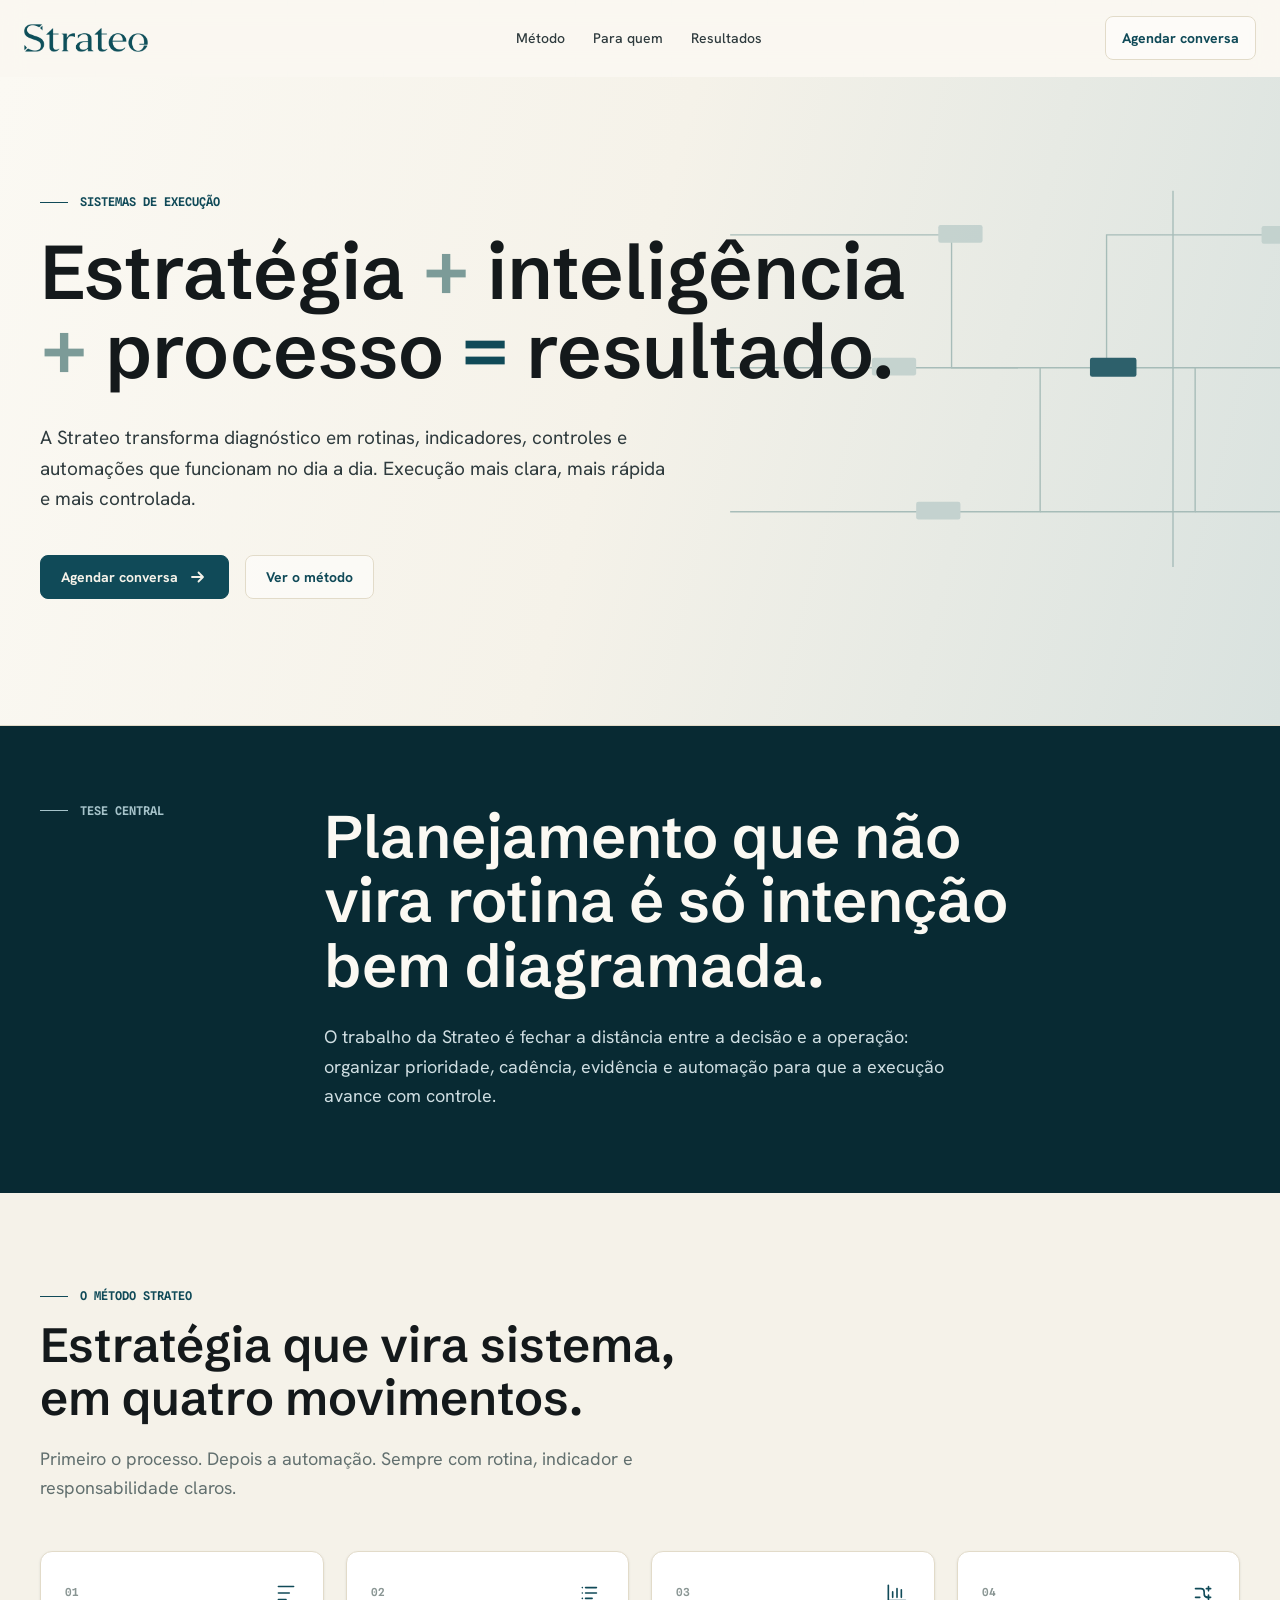
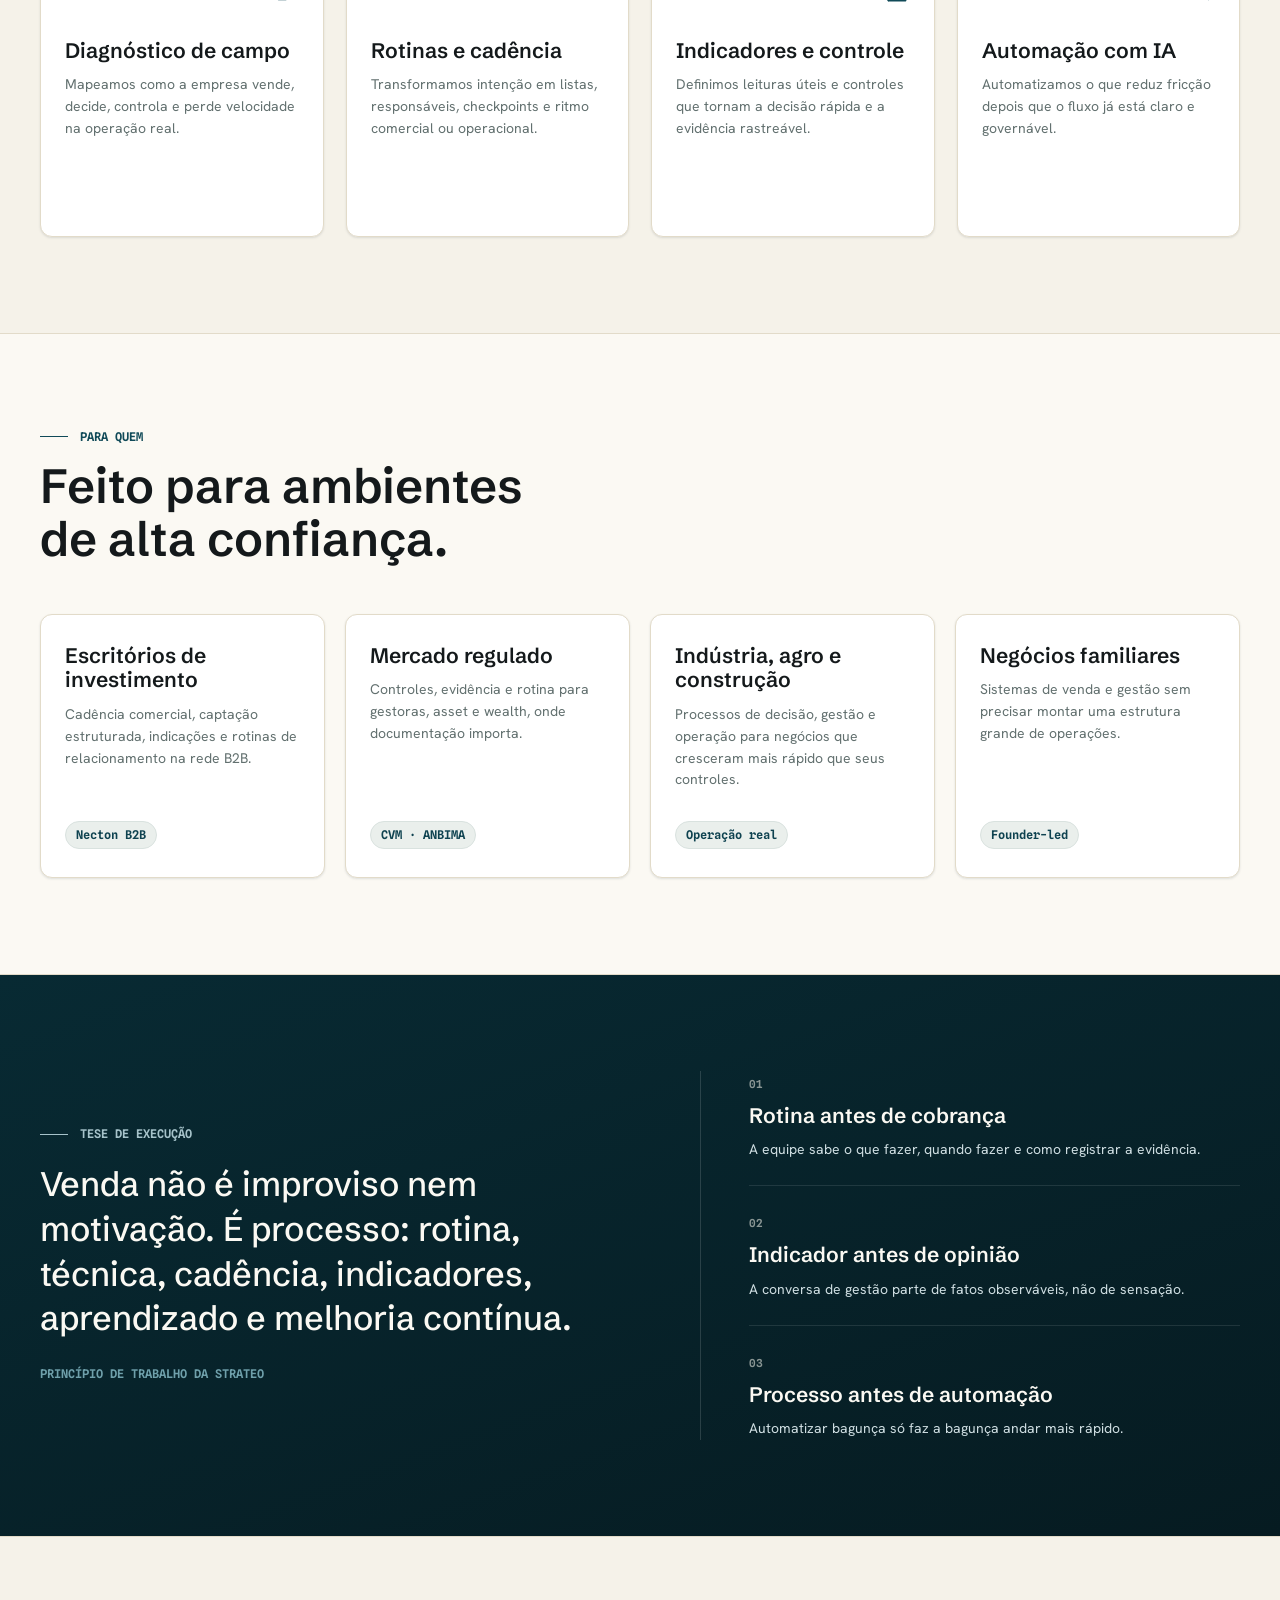
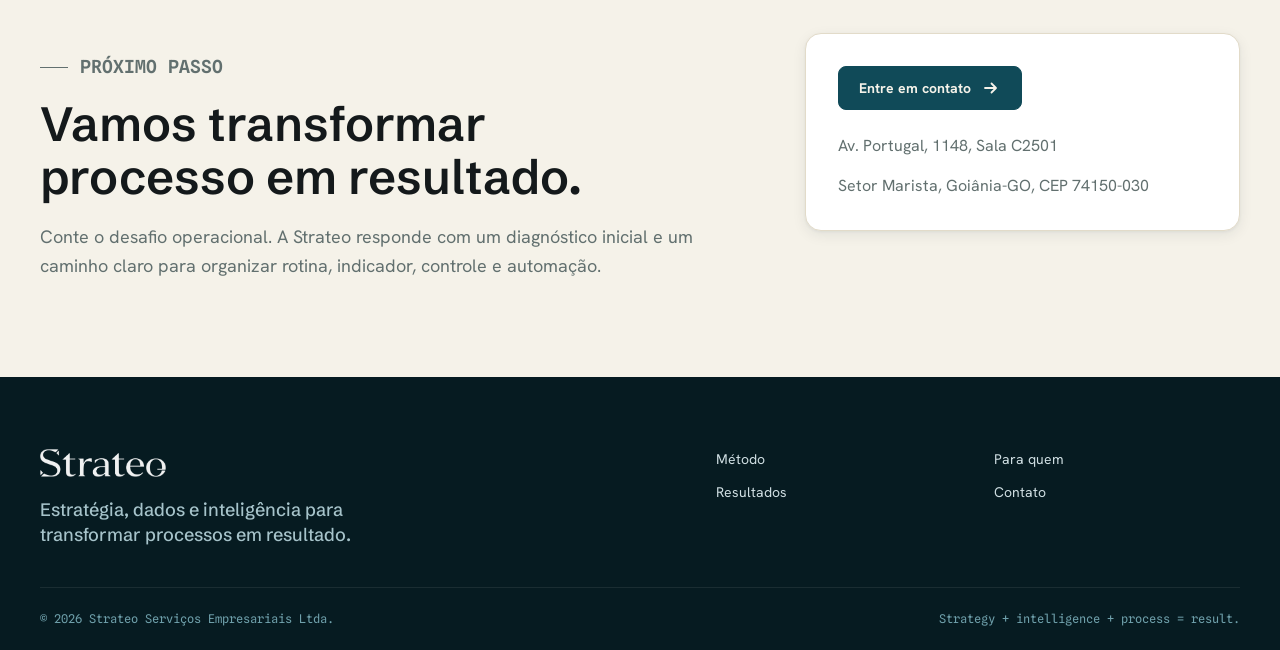
==== index.html @ 002e22cb "Address homepage review comments" ====
<!doctype html>
<html lang="pt-BR">
  <head>
    <meta charset="utf-8">
    <meta name="viewport" content="width=device-width, initial-scale=1">
    <title>Strateo | Estratégia, dados e inteligência</title>
    <meta
      name="description"
      content="A Strateo transforma diagnóstico em rotinas, indicadores, controles e automações que funcionam no dia a dia."
    >
    <meta name="theme-color" content="#F5F2E9">
    <link rel="icon" href="assets/favicon.svg?v=3" type="image/svg+xml">
    <link rel="preload" href="assets/strateo-wordmark-no-border.png?v=3" as="image" type="image/png">
    <link rel="stylesheet" href="styles.css">
  </head>
  <body>
    <header class="site-header" data-scrolled="false">
      <a class="brand-link" href="#topo" aria-label="Strateo">
        <img src="assets/strateo-wordmark-no-border.png?v=3" alt="Strateo" width="779" height="172">
      </a>

      <nav class="site-nav" aria-label="Navegação principal">
        <a href="#metodo">Método</a>
        <a href="#para-quem">Para quem</a>
        <a href="#resultados">Resultados</a>
      </nav>

      <a class="header-action" href="#contato">Agendar conversa</a>
    </header>

    <main id="topo">
      <section class="hero" aria-labelledby="hero-title">
        <div class="hero-motif" aria-hidden="true">
          <svg viewBox="0 0 560 460" fill="none" preserveAspectRatio="xMidYMid meet">
            <g stroke="var(--line-motif)" stroke-width="1.25">
              <line x1="20" y1="80" x2="220" y2="80"/>
              <line x1="20" y1="200" x2="160" y2="200"/>
              <line x1="20" y1="330" x2="200" y2="330"/>
              <path d="M220 80 L220 200 L360 200"/>
              <path d="M160 200 L280 200"/>
              <path d="M200 330 L300 330 L300 200"/>
              <path d="M360 200 L360 80 L520 80"/>
              <path d="M360 200 L540 200"/>
              <path d="M300 330 L440 330 L440 200"/>
              <path d="M440 330 L540 330"/>
              <line x1="420" y1="40" x2="420" y2="380"/>
            </g>
            <g fill="var(--node-motif)">
              <rect x="208" y="71" width="40" height="16" rx="2"/>
              <rect x="148" y="191" width="40" height="16" rx="2"/>
              <rect x="188" y="321" width="40" height="16" rx="2"/>
              <rect x="500" y="72" width="40" height="16" rx="2"/>
              <rect x="520" y="191" width="40" height="16" rx="2"/>
              <rect x="520" y="321" width="40" height="16" rx="2"/>
            </g>
            <g fill="var(--petroleum-600)">
              <rect x="345" y="191" width="42" height="17" rx="2"/>
            </g>
          </svg>
        </div>

        <div class="section-shell hero-inner reveal">
          <p class="eyebrow">Sistemas de execução</p>
          <h1 id="hero-title">
            Estratégia <span>+</span> inteligência <span>+</span> processo <span>=</span> resultado.
          </h1>
          <p class="hero-sub">
            A Strateo transforma diagnóstico em rotinas, indicadores, controles e automações que funcionam no dia a dia. Execução mais clara, mais rápida e mais controlada.
          </p>
          <div class="hero-actions">
            <a class="button button-primary" href="mailto:contato@strateo.com.br">
              Agendar conversa
              <svg viewBox="0 0 20 20" aria-hidden="true">
                <path d="M4 10h10.5M10.5 5.5 15 10l-4.5 4.5"/>
              </svg>
            </a>
            <a class="button button-secondary" href="#metodo">Ver o método</a>
          </div>
        </div>
      </section>

      <section class="thesis-section">
        <div class="section-shell thesis-grid reveal">
          <p class="eyebrow">Tese central</p>
          <div>
            <h2>Planejamento que não vira rotina é só intenção bem diagramada.</h2>
            <p>
              O trabalho da Strateo é fechar a distância entre a decisão e a operação: organizar prioridade, cadência, evidência e automação para que a execução avance com controle.
            </p>
          </div>
        </div>
      </section>

      <section id="metodo" class="section method-section" aria-labelledby="method-title">
        <div class="section-shell">
          <div class="section-heading reveal">
            <p class="eyebrow">O método Strateo</p>
            <h2 id="method-title">Estratégia que vira sistema, em quatro movimentos.</h2>
            <p>Primeiro o processo. Depois a automação. Sempre com rotina, indicador e responsabilidade claros.</p>
          </div>

          <div class="method-grid">
            <article class="method-card reveal">
              <div class="card-topline">
                <span>01</span>
                <svg viewBox="0 0 24 24" aria-hidden="true">
                  <path d="M5 6h14M5 12h10M5 18h7"/>
                </svg>
              </div>
              <h3>Diagnóstico de campo</h3>
              <p>Mapeamos como a empresa vende, decide, controla e perde velocidade na operação real.</p>
            </article>

            <article class="method-card reveal">
              <div class="card-topline">
                <span>02</span>
                <svg viewBox="0 0 24 24" aria-hidden="true">
                  <path d="M7 7h10M7 12h10M7 17h6"/>
                  <path d="M4 7h.01M4 12h.01M4 17h.01"/>
                </svg>
              </div>
              <h3>Rotinas e cadência</h3>
              <p>Transformamos intenção em listas, responsáveis, checkpoints e ritmo comercial ou operacional.</p>
            </article>

            <article class="method-card reveal">
              <div class="card-topline">
                <span>03</span>
                <svg viewBox="0 0 24 24" aria-hidden="true">
                  <path d="M4 19V5"/>
                  <path d="M4 19h16"/>
                  <path d="M8 16v-5M12 16V8M16 16v-7"/>
                </svg>
              </div>
              <h3>Indicadores e controle</h3>
              <p>Definimos leituras úteis e controles que tornam a decisão rápida e a evidência rastreável.</p>
            </article>

            <article class="method-card reveal">
              <div class="card-topline">
                <span>04</span>
                <svg viewBox="0 0 24 24" aria-hidden="true">
                  <path d="M6 8h5a3 3 0 0 1 3 3v2a3 3 0 0 0 3 3h1"/>
                  <path d="M6 16h4"/>
                  <path d="M18 6v4M16 8h4"/>
                  <path d="M18 14v4M16 16h4"/>
                </svg>
              </div>
              <h3>Automação com IA</h3>
              <p>Automatizamos o que reduz fricção depois que o fluxo já está claro e governável.</p>
            </article>
          </div>
        </div>
      </section>

      <section id="para-quem" class="section audience-section" aria-labelledby="audience-title">
        <div class="section-shell">
          <div class="section-heading reveal">
            <p class="eyebrow">Para quem</p>
            <h2 id="audience-title">Feito para ambientes de alta confiança.</h2>
          </div>

          <div class="audience-grid">
            <article class="audience-card reveal">
              <h3>Escritórios de investimento</h3>
              <p>Cadência comercial, captação estruturada, indicações e rotinas de relacionamento na rede B2B.</p>
              <span>Necton B2B</span>
            </article>
            <article class="audience-card reveal">
              <h3>Mercado regulado</h3>
              <p>Controles, evidência e rotina para gestoras, asset e wealth, onde documentação importa.</p>
              <span>CVM · ANBIMA</span>
            </article>
            <article class="audience-card reveal">
              <h3>Indústria, agro e construção</h3>
              <p>Processos de decisão, gestão e operação para negócios que cresceram mais rápido que seus controles.</p>
              <span>Operação real</span>
            </article>
            <article class="audience-card reveal">
              <h3>Negócios familiares</h3>
              <p>Sistemas de venda e gestão sem precisar montar uma estrutura grande de operações.</p>
              <span>Founder-led</span>
            </article>
          </div>
        </div>
      </section>

      <section id="resultados" class="results-section" aria-labelledby="results-title">
        <div class="section-shell results-grid reveal">
          <div>
            <p class="eyebrow eyebrow-inverse">Tese de execução</p>
            <blockquote id="results-title">
              Venda não é improviso nem motivação. É processo: rotina, técnica, cadência, indicadores, aprendizado e melhoria contínua.
            </blockquote>
            <p class="results-cite">Princípio de trabalho da Strateo</p>
          </div>

          <div class="principles-list" aria-label="Princípios de operação">
            <article>
              <span>01</span>
              <strong>Rotina antes de cobrança</strong>
              <p>A equipe sabe o que fazer, quando fazer e como registrar a evidência.</p>
            </article>
            <article>
              <span>02</span>
              <strong>Indicador antes de opinião</strong>
              <p>A conversa de gestão parte de fatos observáveis, não de sensação.</p>
            </article>
            <article>
              <span>03</span>
              <strong>Processo antes de automação</strong>
              <p>Automatizar bagunça só faz a bagunça andar mais rápido.</p>
            </article>
          </div>
        </div>
      </section>

      <section id="contato" class="section contact-section" aria-labelledby="contact-title">
        <div class="section-shell contact-grid reveal">
          <div>
            <p class="eyebrow">Próximo passo</p>
            <h2 id="contact-title">Vamos transformar processo em resultado.</h2>
            <p>
              Conte o desafio operacional. A Strateo responde com um diagnóstico inicial e um caminho claro para organizar rotina, indicador, controle e automação.
            </p>
          </div>

          <address class="contact-card">
            <a class="button button-primary" href="mailto:contato@strateo.com.br">
              Entre em contato
              <svg viewBox="0 0 20 20" aria-hidden="true">
                <path d="M4 10h10.5M10.5 5.5 15 10l-4.5 4.5"/>
              </svg>
            </a>
            <span>Av. Portugal, 1148, Sala C2501</span>
            <span>Setor Marista, Goiânia-GO, CEP 74150-030</span>
          </address>
        </div>
      </section>
    </main>

    <footer class="site-footer">
      <div class="footer-inner">
        <div>
          <img src="assets/strateo-wordmark-no-border.png?v=3" alt="Strateo" width="779" height="172">
          <p>Estratégia, dados e inteligência para transformar processos em resultado.</p>
        </div>
        <nav aria-label="Navegação do rodapé">
          <a href="#metodo">Método</a>
          <a href="#para-quem">Para quem</a>
          <a href="#resultados">Resultados</a>
          <a href="#contato">Contato</a>
        </nav>
      </div>
      <div class="footer-legal">
        <span>© 2026 Strateo Serviços Empresariais Ltda.</span>
        <span>Strategy + intelligence + process = result.</span>
      </div>
    </footer>

    <script src="script.js"></script>
  </body>
</html>
---- styles.css ----
@import url("https://fonts.googleapis.com/css2?family=Schibsted+Grotesk:wght@400;500;600;700;800&family=Hanken+Grotesk:wght@400;500;600;700;800&family=Spline+Sans+Mono:wght@400;500;600&display=swap");

:root {
  --petroleum-950: #061b21;
  --petroleum-900: #082a33;
  --petroleum-800: #0b3742;
  --petroleum-700: #0e4250;
  --petroleum-600: #104a58;
  --petroleum-500: #1a6071;
  --petroleum-300: #6fa0ab;
  --petroleum-200: #a6c3ca;
  --petroleum-100: #cfdee2;
  --petroleum-50: #eaf1f3;

  --cream-50: #fbf9f3;
  --cream-100: #f5f2e9;
  --cream-200: #ede8db;
  --cream-300: #e2dbc9;
  --cream-400: #d2c8b2;

  --graphite-900: #14191b;
  --graphite-800: #20292b;
  --graphite-700: #2f3b3e;
  --graphite-600: #475458;
  --graphite-500: #62706f;
  --graphite-400: #8a9694;
  --graphite-300: #b4bcb9;

  --sage-600: #5e7e7c;
  --sage-500: #7c9b98;
  --sage-400: #9db5b2;
  --sage-300: #bfcfcc;
  --sage-200: #d9e2df;
  --sage-100: #eaefec;

  --white: #ffffff;
  --success-500: #3f7d5c;

  --brand: var(--petroleum-600);
  --brand-strong: var(--petroleum-700);
  --brand-emphasis: var(--petroleum-900);
  --bg-page: var(--cream-100);
  --bg-page-bright: var(--cream-50);
  --bg-sunken: var(--cream-200);
  --surface-card: var(--white);
  --surface-inverse: var(--petroleum-900);
  --text-strong: var(--graphite-900);
  --text-body: var(--graphite-700);
  --text-muted: var(--graphite-500);
  --text-subtle: var(--graphite-400);
  --text-on-inverse: var(--cream-100);
  --text-brand: var(--petroleum-600);
  --border-hairline: var(--cream-300);
  --border-default: var(--cream-400);
  --border-focus: var(--petroleum-500);
  --line-motif: var(--sage-400);
  --node-motif: var(--sage-300);

  --font-display: "Schibsted Grotesk", "Hanken Grotesk", -apple-system, "Segoe UI", sans-serif;
  --font-sans: "Hanken Grotesk", -apple-system, BlinkMacSystemFont, "Segoe UI", sans-serif;
  --font-mono: "Spline Sans Mono", ui-monospace, "SFMono-Regular", Menlo, monospace;

  --text-2xs: 11px;
  --text-xs: 12px;
  --text-sm: 14px;
  --text-base: 16px;
  --text-md: 18px;
  --text-lg: 20px;
  --text-xl: 24px;
  --text-2xl: 30px;
  --text-3xl: 38px;
  --text-4xl: 48px;
  --text-5xl: 60px;
  --text-6xl: 76px;

  --space-2: 8px;
  --space-3: 12px;
  --space-4: 16px;
  --space-5: 20px;
  --space-6: 24px;
  --space-8: 32px;
  --space-10: 40px;
  --space-12: 48px;
  --space-16: 64px;
  --space-20: 80px;
  --space-24: 96px;

  --radius-md: 8px;
  --radius-lg: 12px;
  --radius-xl: 16px;
  --radius-pill: 999px;

  --shadow-xs: 0 1px 2px rgba(8, 42, 51, 0.06);
  --shadow-sm: 0 1px 3px rgba(8, 42, 51, 0.07), 0 1px 2px rgba(8, 42, 51, 0.05);
  --shadow-md: 0 4px 14px rgba(8, 42, 51, 0.08), 0 1px 3px rgba(8, 42, 51, 0.05);
  --shadow-lg: 0 12px 32px rgba(8, 42, 51, 0.1), 0 4px 8px rgba(8, 42, 51, 0.05);
  --ring-brand: 0 0 0 3px rgba(26, 96, 113, 0.28);
  --ease-standard: cubic-bezier(0.22, 0.61, 0.36, 1);
  --dur-fast: 120ms;
  --dur-base: 200ms;
  --dur-slow: 320ms;
  --gradient-paper: linear-gradient(105deg, var(--cream-50) 0%, var(--cream-100) 48%, var(--sage-200) 100%);
  --gradient-ink: linear-gradient(160deg, var(--petroleum-900) 0%, var(--petroleum-950) 100%);

  --container-xl: 1280px;
  --measure: 66ch;
  --section-y: 96px;
  --gutter: 40px;
}

*,
*::before,
*::after {
  box-sizing: border-box;
}

html {
  scroll-behavior: smooth;
}

section[id] {
  scroll-margin-top: 90px;
}

body {
  margin: 0;
  background: var(--bg-page);
  color: var(--text-body);
  font-family: var(--font-sans);
  font-size: var(--text-base);
  line-height: 1.5;
  -webkit-font-smoothing: antialiased;
  text-rendering: optimizeLegibility;
}

body::before {
  position: fixed;
  inset: 0;
  z-index: -1;
  content: "";
  background-image:
    linear-gradient(to right, rgba(157, 181, 178, 0.28) 1px, transparent 1px),
    linear-gradient(to bottom, rgba(157, 181, 178, 0.22) 1px, transparent 1px);
  background-position: -1px -1px;
  background-size: 96px 96px;
  opacity: 0.32;
  pointer-events: none;
}

img,
svg {
  display: block;
  max-width: 100%;
}

a {
  color: inherit;
  text-decoration: none;
}

a:hover {
  text-decoration: underline;
  text-underline-offset: 3px;
}

a:focus-visible,
button:focus-visible {
  outline: 2px solid var(--border-focus);
  outline-offset: 3px;
  box-shadow: var(--ring-brand);
}

p,
h1,
h2,
h3,
blockquote {
  margin: 0;
}

.section-shell {
  width: min(var(--container-xl), calc(100% - (var(--gutter) * 2)));
  margin: 0 auto;
}

.site-header {
  position: sticky;
  top: 0;
  z-index: 30;
  display: grid;
  grid-template-columns: 148px 1fr auto;
  gap: var(--space-8);
  align-items: center;
  padding: 16px max(24px, calc((100% - var(--container-xl)) / 2));
  background: rgba(251, 249, 243, 0.86);
  border-bottom: 1px solid transparent;
  backdrop-filter: blur(12px);
  transition:
    border-color var(--dur-base) var(--ease-standard),
    box-shadow var(--dur-base) var(--ease-standard),
    background var(--dur-base) var(--ease-standard);
}

.site-header[data-scrolled="true"] {
  background: rgba(251, 249, 243, 0.92);
  border-bottom-color: var(--border-hairline);
  box-shadow: var(--shadow-xs);
}

.brand-link {
  display: inline-flex;
  align-items: center;
  width: 124px;
}

.brand-link img {
  width: 124px;
  height: auto;
}

.site-nav {
  display: flex;
  justify-content: center;
  gap: 28px;
}

.site-nav a {
  color: var(--text-body);
  font-size: var(--text-sm);
  font-weight: 500;
  transition: color var(--dur-fast) var(--ease-standard);
}

.site-nav a:hover {
  color: var(--text-brand);
}

.header-action,
.button {
  display: inline-flex;
  min-height: 44px;
  align-items: center;
  justify-content: center;
  gap: 10px;
  border-radius: var(--radius-md);
  font-size: var(--text-sm);
  font-weight: 700;
  line-height: 1;
  transition:
    background var(--dur-base) var(--ease-standard),
    border-color var(--dur-base) var(--ease-standard),
    color var(--dur-base) var(--ease-standard),
    transform var(--dur-fast) var(--ease-standard);
}

.header-action {
  padding: 0 16px;
  border: 1px solid var(--border-hairline);
  color: var(--text-brand);
  background: rgba(255, 255, 255, 0.42);
}

.button {
  padding: 0 20px;
  border: 1px solid transparent;
}

.button svg {
  width: 20px;
  height: 20px;
  fill: none;
  stroke: currentColor;
  stroke-linecap: round;
  stroke-linejoin: round;
  stroke-width: 1.8;
}

.header-action:hover,
.button:hover {
  text-decoration: none;
  transform: translateY(-1px);
}

.button-primary {
  color: var(--text-on-inverse);
  background: var(--brand);
  border-color: var(--brand);
}

.button-primary:hover {
  background: var(--brand-strong);
  border-color: var(--brand-strong);
}

.button-secondary {
  color: var(--text-brand);
  background: rgba(255, 255, 255, 0.52);
  border-color: var(--border-hairline);
}

.button-secondary:hover,
.header-action:hover {
  border-color: var(--brand);
}

.hero {
  position: relative;
  overflow: hidden;
  background: var(--gradient-paper);
  border-bottom: 1px solid var(--border-hairline);
}

.hero-motif {
  position: absolute;
  top: 50%;
  right: -48px;
  width: 620px;
  max-width: 52%;
  color: var(--line-motif);
  opacity: 0.86;
  transform: translateY(-50%);
  pointer-events: none;
}

.hero-inner {
  position: relative;
  min-height: 636px;
  padding: 118px 0 126px;
}

.eyebrow {
  display: flex;
  align-items: center;
  gap: var(--space-3);
  color: var(--text-brand);
  font-family: var(--font-mono);
  font-size: var(--text-xs);
  font-weight: 600;
  letter-spacing: 0;
  line-height: 1.2;
  text-transform: uppercase;
}

.eyebrow::before {
  width: 28px;
  height: 1px;
  content: "";
  background: currentColor;
}

.hero h1,
.section-heading h2,
.thesis-grid h2,
.contact-grid h2 {
  color: var(--text-strong);
  font-family: var(--font-display);
  font-weight: 600;
  letter-spacing: 0;
  text-wrap: balance;
}

.hero h1 {
  max-width: 900px;
  margin-top: var(--space-6);
  font-size: var(--text-6xl);
  line-height: 1.04;
}

.hero h1 span {
  color: var(--sage-500);
}

.hero h1 span:last-of-type {
  color: var(--petroleum-600);
}

.hero-sub {
  max-width: 58ch;
  margin-top: var(--space-8);
  color: var(--text-body);
  font-size: 19px;
  line-height: 1.6;
}

.hero-actions {
  display: flex;
  flex-wrap: wrap;
  gap: var(--space-4);
  margin-top: var(--space-10);
}

.card-topline span,
.principles-list span {
  color: var(--text-subtle);
  font-family: var(--font-mono);
  font-size: var(--text-2xs);
  font-weight: 600;
  letter-spacing: 0;
  text-transform: uppercase;
}

.thesis-section {
  background: var(--petroleum-900);
  color: var(--text-on-inverse);
}

.thesis-grid {
  display: grid;
  grid-template-columns: 220px minmax(0, 1fr);
  gap: var(--space-16);
  align-items: start;
  padding-top: 78px;
  padding-bottom: 82px;
}

.thesis-grid .eyebrow,
.eyebrow-inverse {
  color: var(--petroleum-200);
}

.thesis-grid h2 {
  max-width: 850px;
  color: var(--cream-50);
  font-size: var(--text-5xl);
  line-height: 1.08;
}

.thesis-grid p:not(.eyebrow) {
  max-width: var(--measure);
  margin-top: var(--space-6);
  color: var(--petroleum-100);
  font-size: var(--text-md);
  line-height: 1.65;
}

.section {
  padding: var(--section-y) 0;
}

.section-heading {
  max-width: 720px;
  margin-bottom: var(--space-12);
}

.section-heading h2,
.contact-grid h2 {
  margin-top: var(--space-4);
  font-size: var(--text-4xl);
  line-height: 1.1;
}

.section-heading > p:not(.eyebrow),
.contact-grid > div > p {
  max-width: var(--measure);
  margin-top: var(--space-5);
  color: var(--text-muted);
  font-size: var(--text-md);
  line-height: 1.6;
}

.method-grid {
  display: grid;
  grid-template-columns: repeat(4, minmax(0, 1fr));
  gap: 22px;
}

.method-card,
.audience-card {
  min-height: 286px;
  padding: 28px 24px;
  background: var(--surface-card);
  border: 1px solid var(--border-hairline);
  border-radius: var(--radius-lg);
  box-shadow: var(--shadow-sm);
}

.card-topline {
  display: flex;
  align-items: center;
  justify-content: space-between;
  margin-bottom: var(--space-8);
}

.card-topline svg {
  width: 26px;
  height: 26px;
  color: var(--petroleum-600);
  fill: none;
  stroke: currentColor;
  stroke-linecap: round;
  stroke-linejoin: round;
  stroke-width: 1.5;
}

.method-card h3,
.audience-card h3,
.principles-list strong {
  display: block;
  color: var(--text-strong);
  font-family: var(--font-display);
  font-size: 21px;
  font-weight: 600;
  letter-spacing: 0;
  line-height: 1.18;
}

.method-card p,
.audience-card p,
.principles-list p {
  margin-top: var(--space-3);
  color: var(--text-muted);
  font-size: var(--text-sm);
  line-height: 1.55;
}

.audience-card p {
  margin-bottom: var(--space-6);
}

.audience-section {
  background: var(--cream-50);
  border-top: 1px solid var(--border-hairline);
  border-bottom: 1px solid var(--border-hairline);
}

.audience-grid {
  display: grid;
  grid-template-columns: repeat(4, minmax(0, 1fr));
  gap: 20px;
}

.audience-card {
  display: flex;
  flex-direction: column;
  min-height: 264px;
}

.audience-card span {
  display: inline-flex;
  width: fit-content;
  align-items: center;
  min-height: 28px;
  margin-top: auto;
  padding: 0 10px;
  color: var(--petroleum-700);
  font-family: var(--font-mono);
  font-size: var(--text-xs);
  font-weight: 600;
  line-height: 1;
  background: var(--sage-100);
  border: 1px solid var(--sage-200);
  border-radius: var(--radius-pill);
}

.results-section {
  background: var(--gradient-ink);
  color: var(--text-on-inverse);
}

.results-grid {
  display: grid;
  grid-template-columns: 1.05fr 0.95fr;
  gap: var(--space-16);
  align-items: center;
  padding-top: var(--section-y);
  padding-bottom: var(--section-y);
}

.results-grid blockquote {
  max-width: 760px;
  margin-top: var(--space-5);
  color: var(--cream-50);
  font-family: var(--font-display);
  font-size: 34px;
  font-weight: 500;
  line-height: 1.32;
  letter-spacing: 0;
  text-wrap: balance;
}

.results-cite {
  margin-top: var(--space-6);
  color: var(--petroleum-300);
  font-family: var(--font-mono);
  font-size: var(--text-xs);
  font-weight: 600;
  letter-spacing: 0;
  text-transform: uppercase;
}

.principles-list {
  display: grid;
  gap: var(--space-6);
  padding-left: var(--space-12);
  border-left: 1px solid rgba(255, 255, 255, 0.14);
}

.principles-list article {
  padding-bottom: var(--space-6);
  border-bottom: 1px solid rgba(255, 255, 255, 0.1);
}

.principles-list article:last-child {
  padding-bottom: 0;
  border-bottom: 0;
}

.principles-list strong {
  margin-top: var(--space-2);
  color: var(--cream-50);
}

.principles-list p {
  color: var(--petroleum-100);
}

.contact-section {
  background: var(--bg-page);
  border-top: 1px solid var(--border-hairline);
}

.contact-grid {
  display: grid;
  grid-template-columns: minmax(0, 1fr) minmax(320px, 0.62fr);
  gap: var(--space-16);
  align-items: start;
}

.contact-card {
  display: grid;
  gap: var(--space-4);
  padding: var(--space-8);
  color: var(--text-muted);
  font-style: normal;
  background: var(--surface-card);
  border: 1px solid var(--border-hairline);
  border-radius: var(--radius-xl);
  box-shadow: var(--shadow-md);
}

.contact-card .button {
  width: fit-content;
  margin-bottom: var(--space-2);
}

.site-footer {
  background: var(--petroleum-950);
  color: var(--petroleum-200);
}

.footer-inner {
  display: grid;
  grid-template-columns: 1.2fr 1fr;
  gap: var(--space-12);
  width: min(var(--container-xl), calc(100% - (var(--gutter) * 2)));
  margin: 0 auto;
  padding: 72px 0 40px;
}

.footer-inner img {
  width: 126px;
  height: auto;
  filter: brightness(0) invert(1);
  opacity: 0.94;
}

.footer-inner p {
  max-width: 36ch;
  margin-top: var(--space-5);
  color: var(--petroleum-200);
  font-family: var(--font-display);
  font-size: var(--text-md);
  font-weight: 500;
  line-height: 1.4;
}

.footer-inner nav {
  display: grid;
  grid-template-columns: repeat(2, minmax(0, 1fr));
  gap: var(--space-3) var(--space-8);
  align-content: start;
}

.footer-inner a {
  color: var(--petroleum-100);
  font-size: var(--text-sm);
}

.footer-legal {
  display: flex;
  justify-content: space-between;
  gap: var(--space-4);
  width: min(var(--container-xl), calc(100% - (var(--gutter) * 2)));
  margin: 0 auto;
  padding: 22px 0;
  color: var(--petroleum-300);
  border-top: 1px solid rgba(255, 255, 255, 0.08);
  font-family: var(--font-mono);
  font-size: var(--text-xs);
}

.reveal {
  opacity: 1;
  transform: none;
  transition:
    opacity 620ms var(--ease-standard),
    transform 620ms var(--ease-standard);
}

.reveal.is-pending {
  opacity: 1;
  transform: none;
}

.reveal.is-visible {
  opacity: 1;
  transform: translateY(0);
}

@media (prefers-reduced-motion: reduce) {
  html {
    scroll-behavior: auto;
  }

  *,
  *::before,
  *::after {
    animation-duration: 1ms !important;
    animation-iteration-count: 1 !important;
    scroll-behavior: auto !important;
    transition-duration: 1ms !important;
  }

  .reveal.is-pending {
    opacity: 1;
    transform: none;
  }
}

@media (max-width: 1080px) {
  :root {
    --gutter: 28px;
  }

  .site-header {
    grid-template-columns: 132px 1fr auto;
    gap: var(--space-5);
  }

  .brand-link,
  .brand-link img {
    width: 112px;
  }

  .hero-motif {
    opacity: 0.38;
  }

  .hero h1 {
    font-size: var(--text-5xl);
  }

  .thesis-grid,
  .results-grid,
  .contact-grid {
    grid-template-columns: 1fr;
    gap: var(--space-10);
  }

  .method-grid,
  .audience-grid {
    grid-template-columns: repeat(2, minmax(0, 1fr));
  }

  .principles-list {
    padding-left: 0;
    border-left: 0;
  }
}

@media (max-width: 760px) {
  :root {
    --gutter: 22px;
    --section-y: 68px;
  }

  section[id] {
    scroll-margin-top: 20px;
  }

  .site-header {
    position: static;
    grid-template-columns: 1fr auto;
    padding: 16px 22px;
  }

  .site-nav {
    display: none;
  }

  .brand-link,
  .brand-link img {
    width: 108px;
  }

  .header-action {
    min-height: 40px;
    padding: 0 12px;
  }

  .hero-inner {
    min-height: 540px;
    padding: 82px 0 86px;
  }

  .hero-motif {
    right: -150px;
    width: 520px;
    max-width: none;
    opacity: 0.26;
  }

  .hero h1 {
    font-size: var(--text-4xl);
    line-height: 1.08;
  }

  .hero-sub {
    font-size: var(--text-md);
  }

  .hero-actions,
  .footer-legal {
    align-items: stretch;
    flex-direction: column;
  }

  .button-primary,
  .button-secondary {
    width: 100%;
  }

  .thesis-grid {
    padding-top: 60px;
    padding-bottom: 64px;
  }

  .thesis-grid h2,
  .section-heading h2,
  .contact-grid h2 {
    font-size: var(--text-3xl);
  }

  .method-grid,
  .audience-grid,
  .footer-inner,
  .footer-inner nav {
    grid-template-columns: 1fr;
  }

  .method-card,
  .audience-card {
    min-height: auto;
  }

  .results-grid blockquote {
    font-size: var(--text-2xl);
  }

  .contact-card {
    min-width: 0;
    padding: var(--space-6);
  }

  .contact-card .button {
    width: 100%;
  }
}

@media (max-width: 420px) {
  .hero h1 {
    font-size: 40px;
  }

  .header-action {
    font-size: var(--text-xs);
  }
}
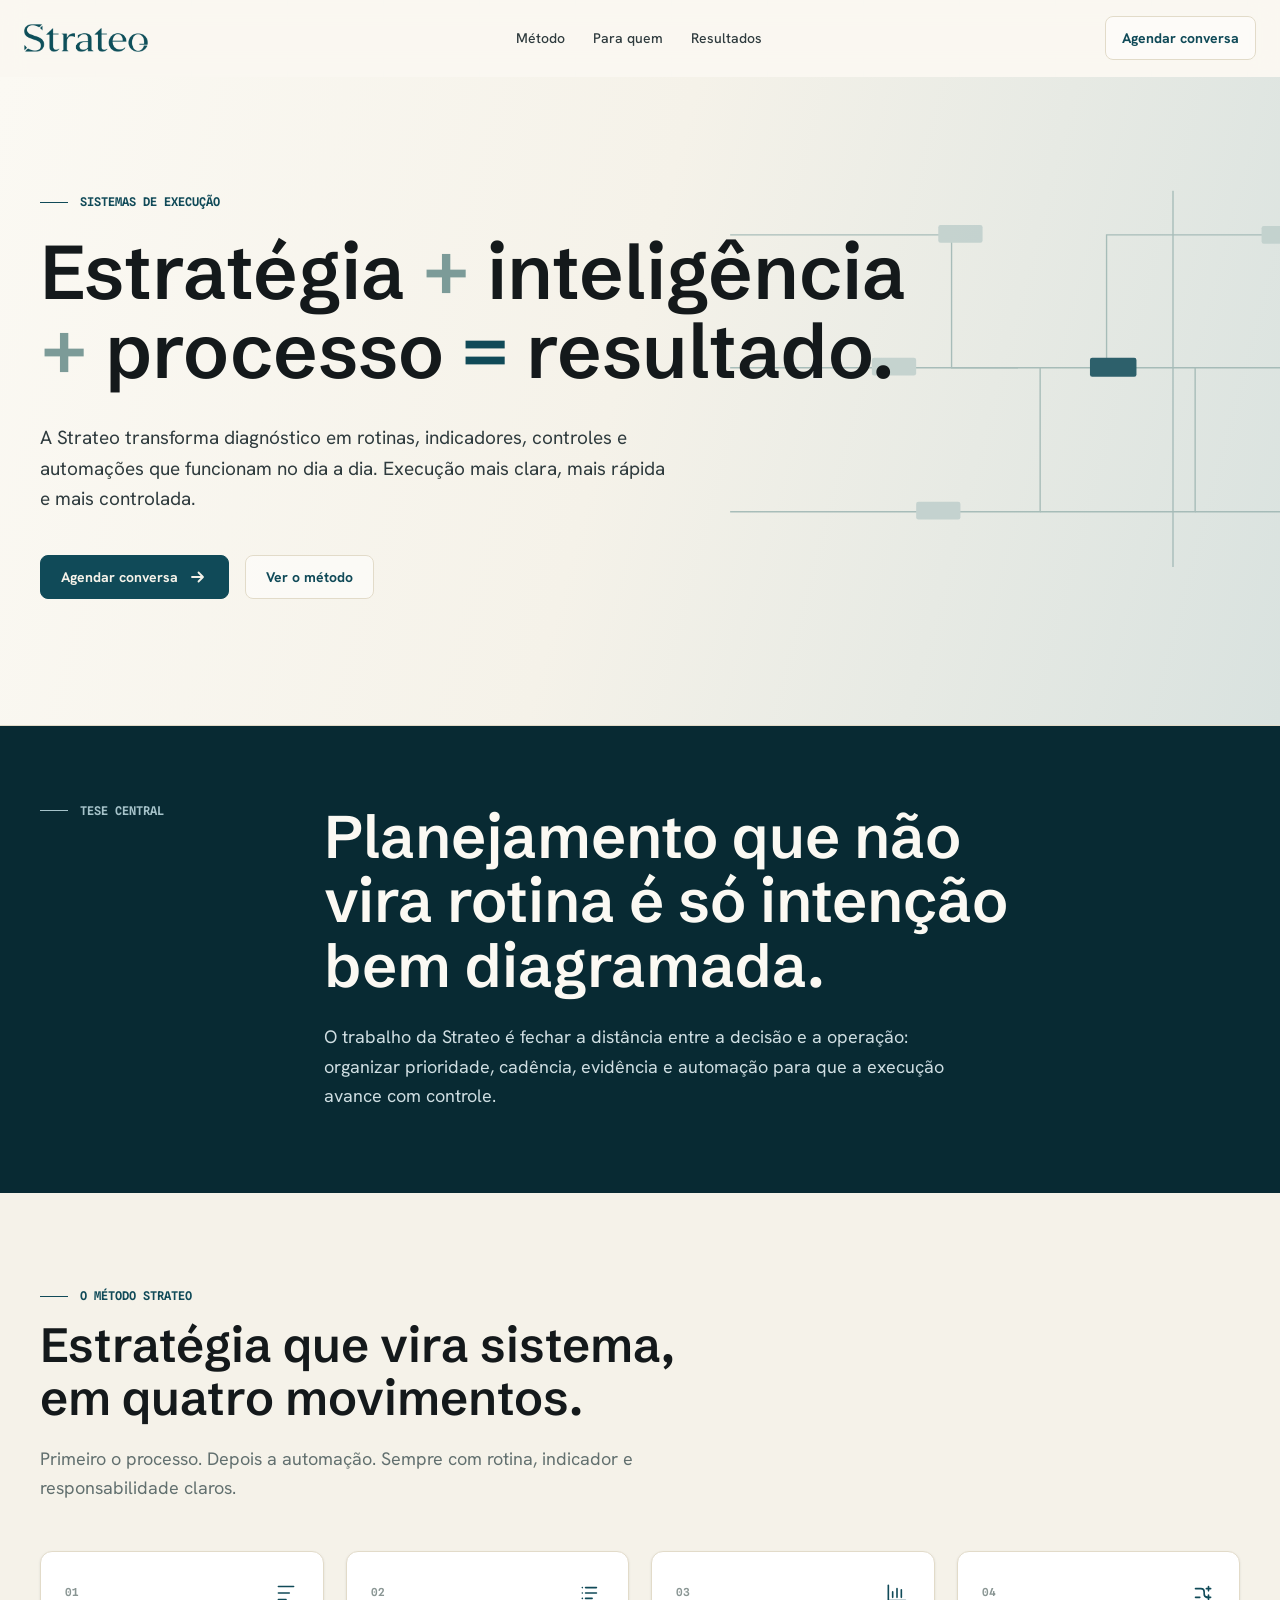
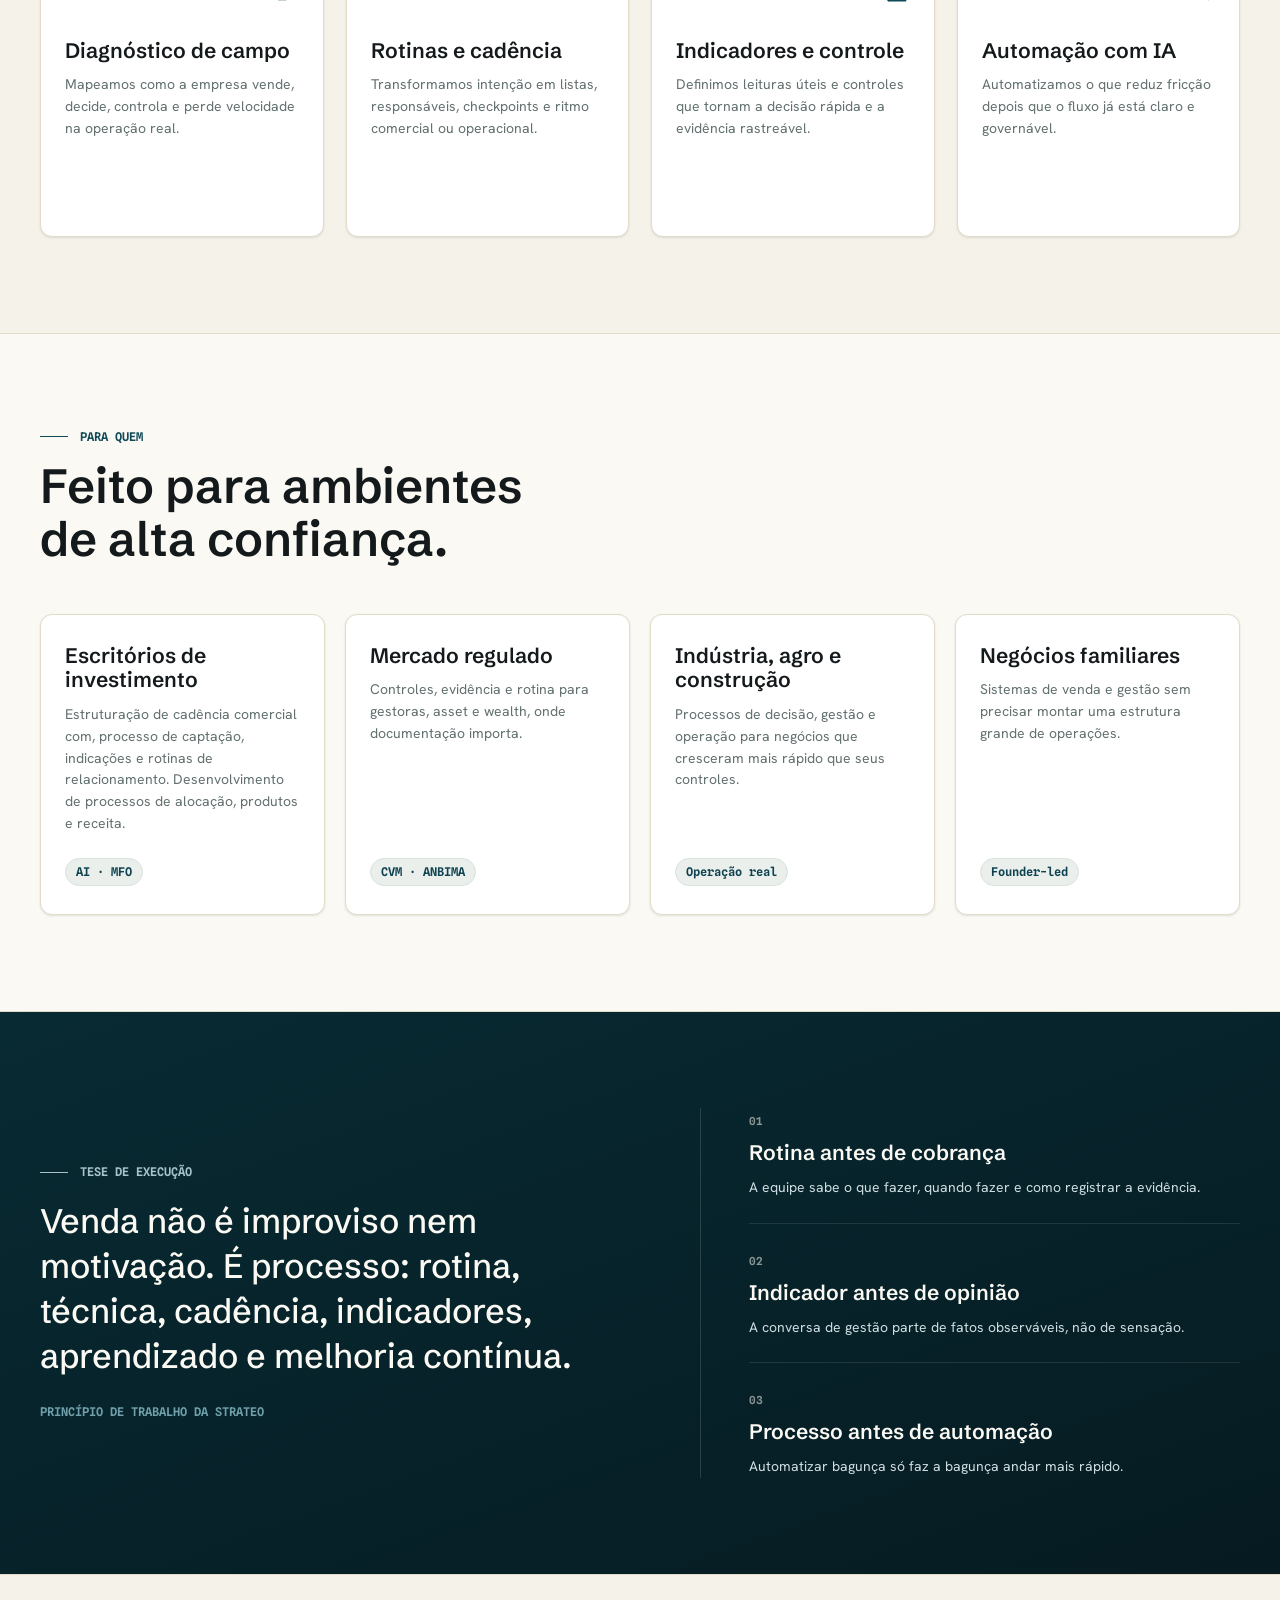
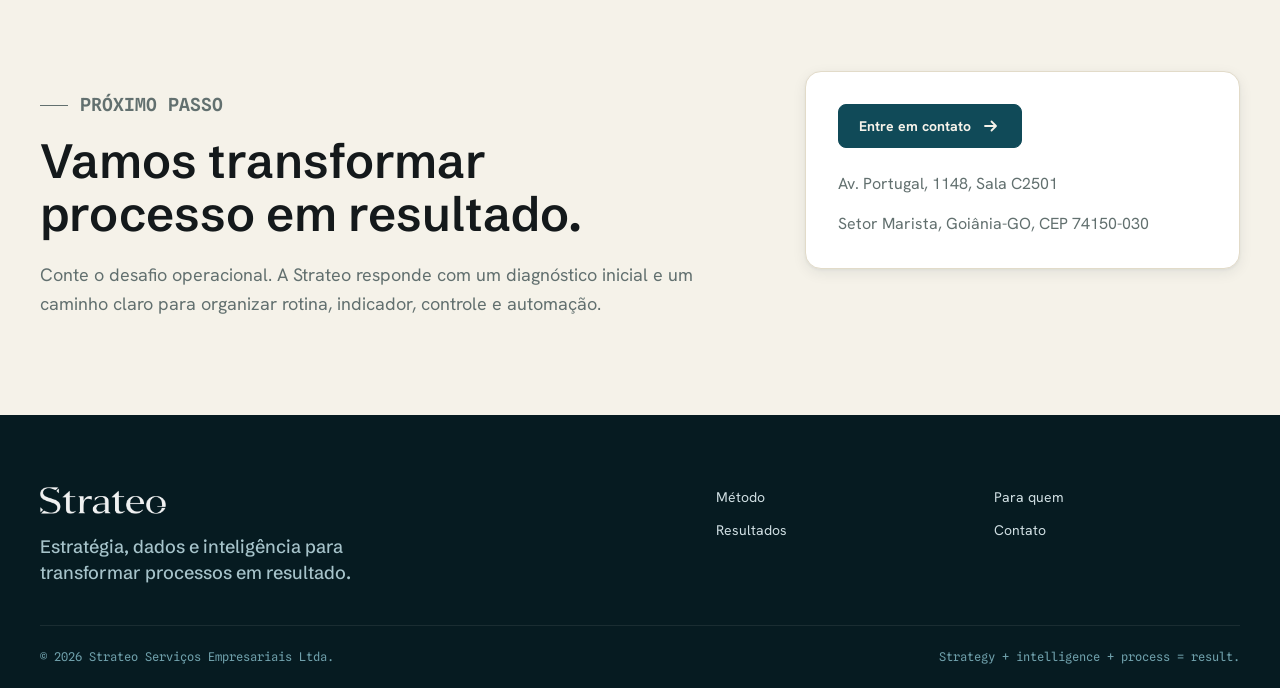
==== commit bb10ce77: "Update investment office audience copy" ====
--- a/index.html
+++ b/index.html
@@ -163,8 +163,8 @@
           <div class="audience-grid">
             <article class="audience-card reveal">
               <h3>Escritórios de investimento</h3>
-              <p>Cadência comercial, captação estruturada, indicações e rotinas de relacionamento na rede B2B.</p>
-              <span>Necton B2B</span>
+              <p>Estruturação de cadência comercial com, processo de captação, indicações e rotinas de relacionamento. Desenvolvimento de processos de alocação, produtos e receita.</p>
+              <span>AI · MFO</span>
             </article>
             <article class="audience-card reveal">
               <h3>Mercado regulado</h3>
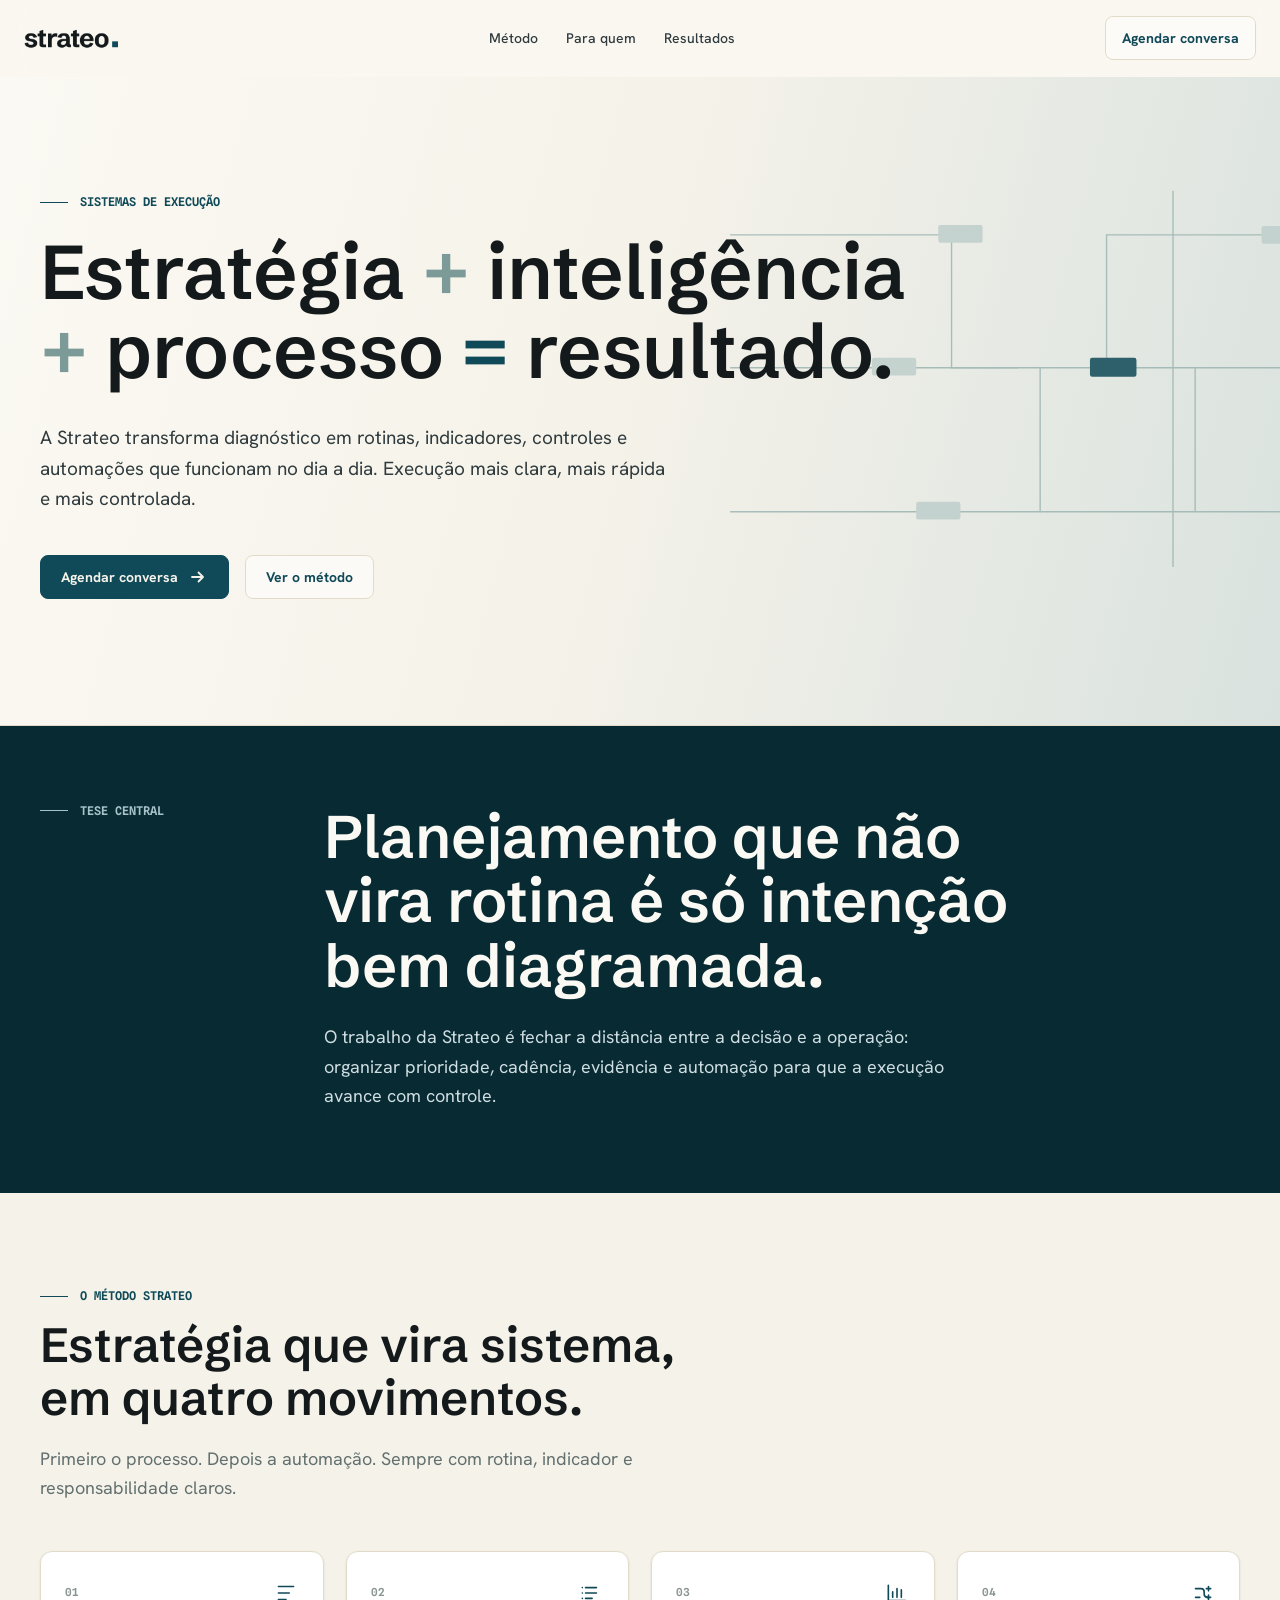
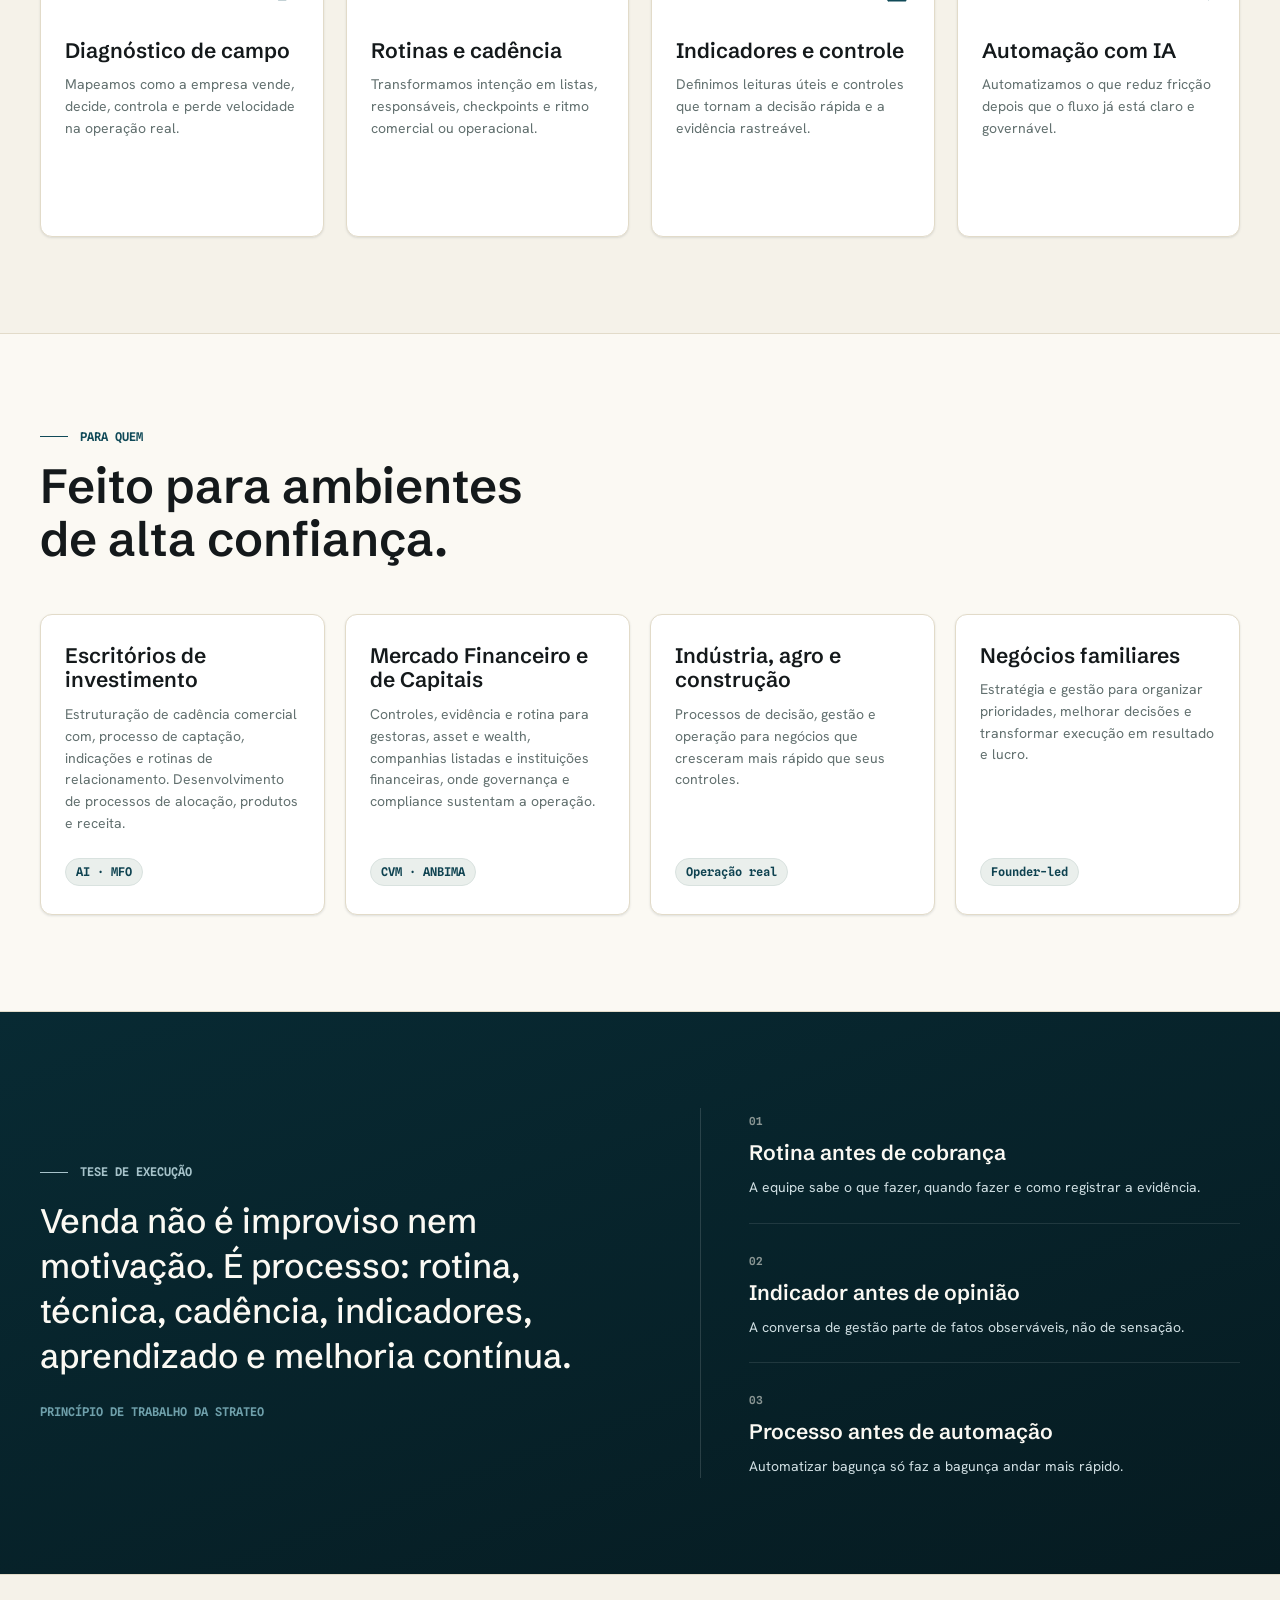
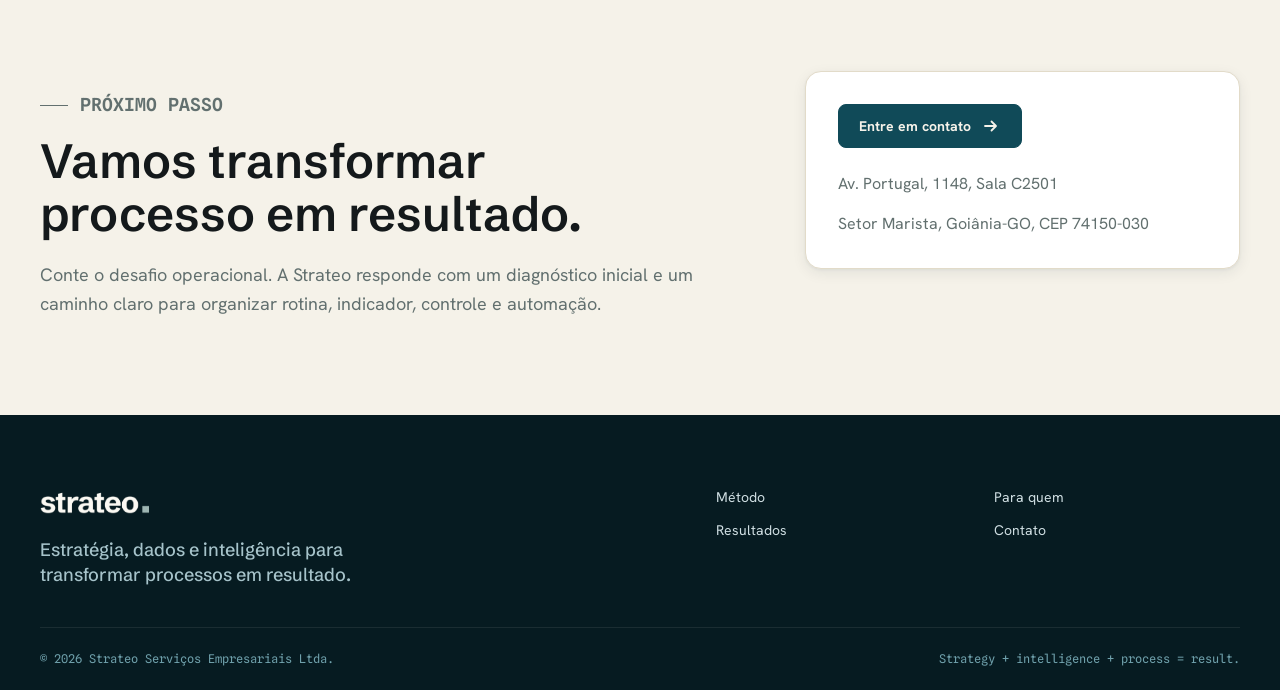
==== commit cdeffbd4: "refactor: swap wordmark and favicon to v2 brand assets Adopt the v2 lowercase wordmark + petroleum n" ====
--- a/index.html
+++ b/index.html
@@ -9,14 +9,14 @@
       content="A Strateo transforma diagnóstico em rotinas, indicadores, controles e automações que funcionam no dia a dia."
     >
     <meta name="theme-color" content="#F5F2E9">
-    <link rel="icon" href="assets/favicon.svg?v=3" type="image/svg+xml">
-    <link rel="preload" href="assets/strateo-wordmark-no-border.png?v=3" as="image" type="image/png">
+    <link rel="icon" href="assets/strateo-favicon-v2.png?v=1" type="image/png" sizes="512x512">
+    <link rel="preload" href="assets/strateo-wordmark-v2.png?v=1" as="image" type="image/png">
     <link rel="stylesheet" href="styles.css">
   </head>
   <body>
     <header class="site-header" data-scrolled="false">
       <a class="brand-link" href="#topo" aria-label="Strateo">
-        <img src="assets/strateo-wordmark-no-border.png?v=3" alt="Strateo" width="779" height="172">
+        <img src="assets/strateo-wordmark-v2.png?v=1" alt="Strateo" width="94" height="26">
       </a>
 
       <nav class="site-nav" aria-label="Navegação principal">
@@ -167,8 +167,8 @@
               <span>AI · MFO</span>
             </article>
             <article class="audience-card reveal">
-              <h3>Mercado regulado</h3>
-              <p>Controles, evidência e rotina para gestoras, asset e wealth, onde documentação importa.</p>
+              <h3>Mercado Financeiro e de Capitais</h3>
+              <p>Controles, evidência e rotina para gestoras, asset e wealth, companhias listadas e instituições financeiras, onde governança e compliance sustentam a operação.</p>
               <span>CVM · ANBIMA</span>
             </article>
             <article class="audience-card reveal">
@@ -178,7 +178,7 @@
             </article>
             <article class="audience-card reveal">
               <h3>Negócios familiares</h3>
-              <p>Sistemas de venda e gestão sem precisar montar uma estrutura grande de operações.</p>
+              <p>Estratégia e gestão para organizar prioridades, melhorar decisões e transformar execução em resultado e lucro.</p>
               <span>Founder-led</span>
             </article>
           </div>
@@ -242,7 +242,7 @@
     <footer class="site-footer">
       <div class="footer-inner">
         <div>
-          <img src="assets/strateo-wordmark-no-border.png?v=3" alt="Strateo" width="779" height="172">
+          <img src="assets/strateo-wordmark-v2-reverse.png?v=1" alt="Strateo" width="109" height="30">
           <p>Estratégia, dados e inteligência para transformar processos em resultado.</p>
         </div>
         <nav aria-label="Navegação do rodapé">
--- a/styles.css
+++ b/styles.css
@@ -7,6 +7,7 @@
   --petroleum-700: #0e4250;
   --petroleum-600: #104a58;
   --petroleum-500: #1a6071;
+  --petroleum-400: #3f8190;
   --petroleum-300: #6fa0ab;
   --petroleum-200: #a6c3ca;
   --petroleum-100: #cfdee2;
@@ -34,7 +35,18 @@
   --sage-100: #eaefec;
 
   --white: #ffffff;
+
+  --success-600: #2f6b4f;
   --success-500: #3f7d5c;
+  --success-100: #dce9e1;
+  --warning-600: #9a6b1e;
+  --warning-500: #b5832e;
+  --warning-100: #f0e4cc;
+  --danger-600: #8e3a33;
+  --danger-500: #a8453b;
+  --danger-100: #f0dad6;
+  --info-600: var(--petroleum-600);
+  --info-100: var(--petroleum-50);
 
   --brand: var(--petroleum-600);
   --brand-strong: var(--petroleum-700);
@@ -43,15 +55,20 @@
   --bg-page-bright: var(--cream-50);
   --bg-sunken: var(--cream-200);
   --surface-card: var(--white);
+  --surface-raised: var(--white);
   --surface-inverse: var(--petroleum-900);
+  --surface-brand: var(--petroleum-600);
   --text-strong: var(--graphite-900);
   --text-body: var(--graphite-700);
   --text-muted: var(--graphite-500);
   --text-subtle: var(--graphite-400);
+  --text-on-brand: var(--cream-50);
   --text-on-inverse: var(--cream-100);
   --text-brand: var(--petroleum-600);
   --border-hairline: var(--cream-300);
   --border-default: var(--cream-400);
+  --border-strong: var(--graphite-300);
+  --border-brand: var(--petroleum-600);
   --border-focus: var(--petroleum-500);
   --line-motif: var(--sage-400);
   --node-motif: var(--sage-300);
@@ -72,7 +89,37 @@
   --text-4xl: 48px;
   --text-5xl: 60px;
   --text-6xl: 76px;
-
+  --text-7xl: 96px;
+
+  --fw-light: 300;
+  --fw-regular: 400;
+  --fw-medium: 500;
+  --fw-semibold: 600;
+  --fw-bold: 700;
+  --fw-extra: 800;
+
+  --lh-tight: 1.08;
+  --lh-snug: 1.22;
+  --lh-normal: 1.5;
+  --lh-relaxed: 1.65;
+
+  --ls-tight: -0.02em;
+  --ls-snug: -0.01em;
+  --ls-normal: 0;
+  --ls-wide: 0.02em;
+  --ls-caps: 0.14em;
+  --ls-mono: 0.01em;
+
+  --role-hero-font: var(--font-display);
+  --role-hero-weight: var(--fw-semibold);
+  --role-h-font: var(--font-display);
+  --role-h-weight: var(--fw-semibold);
+  --role-eyebrow-font: var(--font-mono);
+  --role-body-font: var(--font-sans);
+  --role-data-font: var(--font-mono);
+
+  --space-0: 0;
+  --space-1: 4px;
   --space-2: 8px;
   --space-3: 12px;
   --space-4: 16px;
@@ -84,28 +131,47 @@
   --space-16: 64px;
   --space-20: 80px;
   --space-24: 96px;
-
+  --space-32: 128px;
+  --space-40: 160px;
+
+  --radius-none: 0;
+  --radius-xs: 3px;
+  --radius-sm: 5px;
   --radius-md: 8px;
   --radius-lg: 12px;
   --radius-xl: 16px;
+  --radius-2xl: 24px;
   --radius-pill: 999px;
+
+  --border-w-hair: 1px;
+  --border-w-base: 1.5px;
+  --border-w-emph: 2px;
 
   --shadow-xs: 0 1px 2px rgba(8, 42, 51, 0.06);
   --shadow-sm: 0 1px 3px rgba(8, 42, 51, 0.07), 0 1px 2px rgba(8, 42, 51, 0.05);
   --shadow-md: 0 4px 14px rgba(8, 42, 51, 0.08), 0 1px 3px rgba(8, 42, 51, 0.05);
   --shadow-lg: 0 12px 32px rgba(8, 42, 51, 0.1), 0 4px 8px rgba(8, 42, 51, 0.05);
+  --shadow-xl: 0 24px 60px rgba(8, 42, 51, 0.14), 0 8px 16px rgba(8, 42, 51, 0.06);
+  --shadow-inset: inset 0 1px 2px rgba(8, 42, 51, 0.06);
   --ring-brand: 0 0 0 3px rgba(26, 96, 113, 0.28);
+  --ring-danger: 0 0 0 3px rgba(168, 69, 59, 0.26);
   --ease-standard: cubic-bezier(0.22, 0.61, 0.36, 1);
+  --ease-entrance: cubic-bezier(0.16, 0.84, 0.44, 1);
+  --ease-exit: cubic-bezier(0.4, 0, 1, 1);
   --dur-fast: 120ms;
   --dur-base: 200ms;
   --dur-slow: 320ms;
   --gradient-paper: linear-gradient(105deg, var(--cream-50) 0%, var(--cream-100) 48%, var(--sage-200) 100%);
   --gradient-ink: linear-gradient(160deg, var(--petroleum-900) 0%, var(--petroleum-950) 100%);
 
+  --container-sm: 640px;
+  --container-md: 860px;
+  --container-lg: 1080px;
   --container-xl: 1280px;
+  --container-2xl: 1440px;
   --measure: 66ch;
   --section-y: 96px;
-  --gutter: 40px;
+  --gutter: 40px; /* site-local: design-system token is 24px, but the website kit's effective gutter is 40px */
 }
 
 *,
@@ -188,7 +254,7 @@
   top: 0;
   z-index: 30;
   display: grid;
-  grid-template-columns: 148px 1fr auto;
+  grid-template-columns: auto 1fr auto;
   gap: var(--space-8);
   align-items: center;
   padding: 16px max(24px, calc((100% - var(--container-xl)) / 2));
@@ -210,12 +276,11 @@
 .brand-link {
   display: inline-flex;
   align-items: center;
-  width: 124px;
 }
 
 .brand-link img {
-  width: 124px;
-  height: auto;
+  width: auto;
+  height: 26px;
 }
 
 .site-nav {
@@ -658,10 +723,8 @@
 }
 
 .footer-inner img {
-  width: 126px;
-  height: auto;
-  filter: brightness(0) invert(1);
-  opacity: 0.94;
+  width: auto;
+  height: 30px;
 }
 
 .footer-inner p {
@@ -743,13 +806,11 @@
   }
 
   .site-header {
-    grid-template-columns: 132px 1fr auto;
     gap: var(--space-5);
   }
 
-  .brand-link,
   .brand-link img {
-    width: 112px;
+    height: 24px;
   }
 
   .hero-motif {
@@ -798,9 +859,8 @@
     display: none;
   }
 
-  .brand-link,
   .brand-link img {
-    width: 108px;
+    height: 22px;
   }
 
   .header-action {
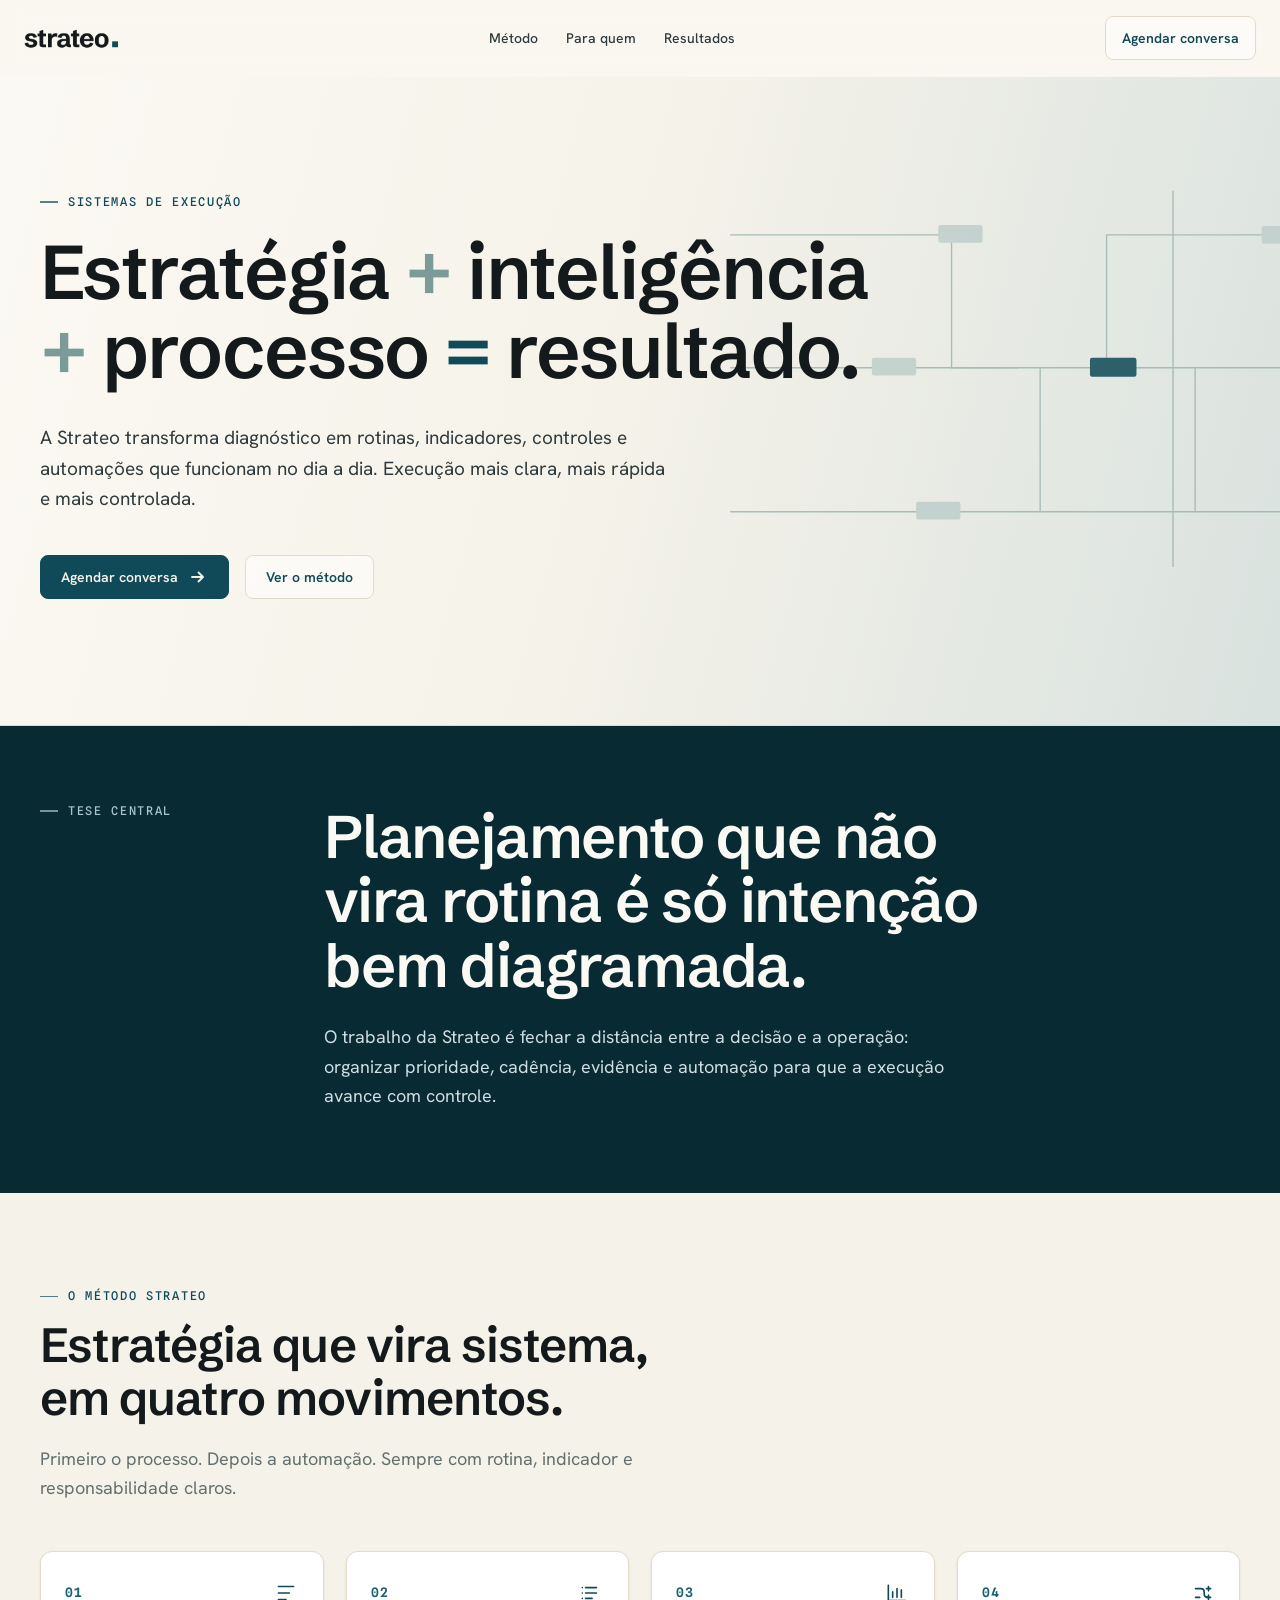
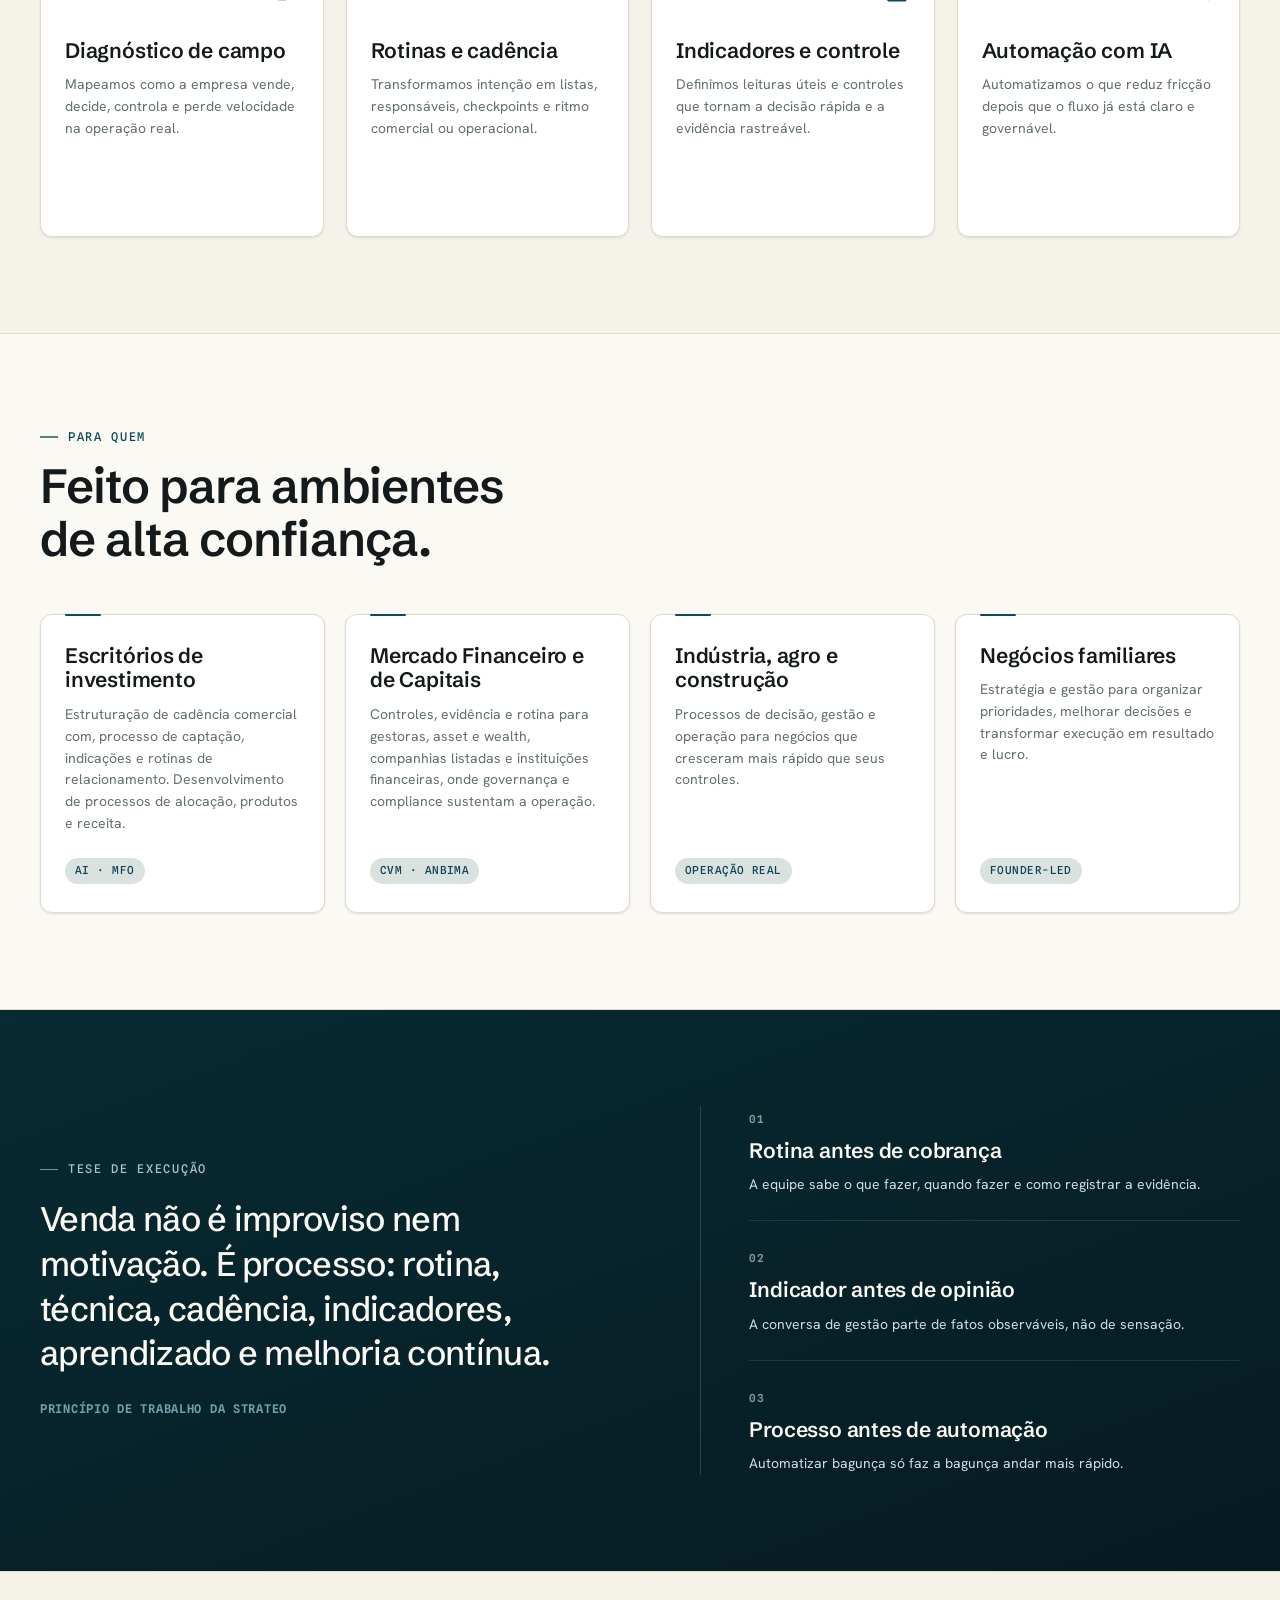
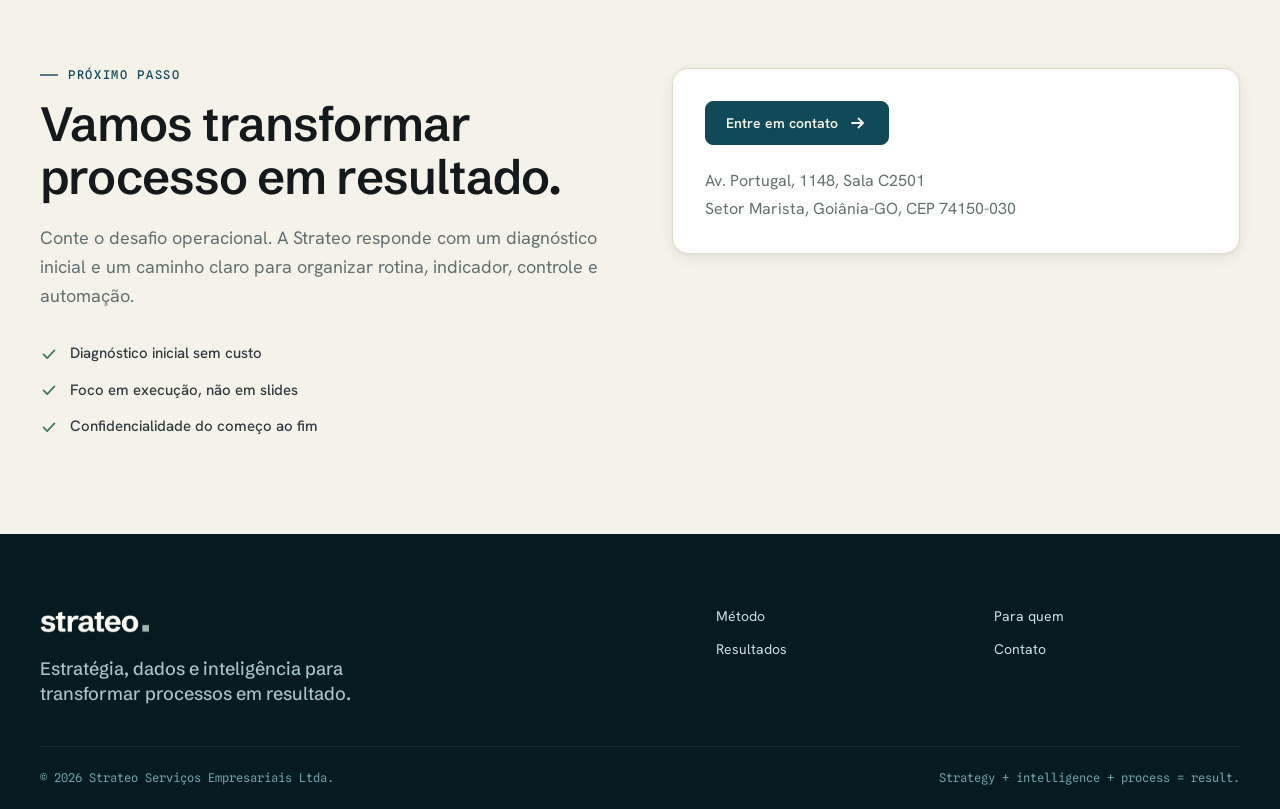
==== commit e82f7159: "refactor: rebuild contact section in kit two-column layout Left column gains the kit's checkmark lis" ====
--- a/index.html
+++ b/index.html
@@ -220,21 +220,37 @@
           <div>
             <p class="eyebrow">Próximo passo</p>
             <h2 id="contact-title">Vamos transformar processo em resultado.</h2>
-            <p>
+            <p class="contact-lead">
               Conte o desafio operacional. A Strateo responde com um diagnóstico inicial e um caminho claro para organizar rotina, indicador, controle e automação.
             </p>
-          </div>
-
-          <address class="contact-card">
+            <ul class="contact-list">
+              <li>
+                <svg viewBox="0 0 20 20" aria-hidden="true"><path d="M4 10.5 8 14.5 16 6"/></svg>
+                Diagnóstico inicial sem custo
+              </li>
+              <li>
+                <svg viewBox="0 0 20 20" aria-hidden="true"><path d="M4 10.5 8 14.5 16 6"/></svg>
+                Foco em execução, não em slides
+              </li>
+              <li>
+                <svg viewBox="0 0 20 20" aria-hidden="true"><path d="M4 10.5 8 14.5 16 6"/></svg>
+                Confidencialidade do começo ao fim
+              </li>
+            </ul>
+          </div>
+
+          <div class="contact-card">
             <a class="button button-primary" href="mailto:contato@strateo.com.br">
               Entre em contato
               <svg viewBox="0 0 20 20" aria-hidden="true">
                 <path d="M4 10h10.5M10.5 5.5 15 10l-4.5 4.5"/>
               </svg>
             </a>
-            <span>Av. Portugal, 1148, Sala C2501</span>
-            <span>Setor Marista, Goiânia-GO, CEP 74150-030</span>
-          </address>
+            <address>
+              <span>Av. Portugal, 1148, Sala C2501</span>
+              <span>Setor Marista, Goiânia-GO, CEP 74150-030</span>
+            </address>
+          </div>
         </div>
       </section>
     </main>
--- a/styles.css
+++ b/styles.css
@@ -309,7 +309,7 @@
   gap: 10px;
   border-radius: var(--radius-md);
   font-size: var(--text-sm);
-  font-weight: 700;
+  font-weight: var(--fw-semibold);
   line-height: 1;
   transition:
     background var(--dur-base) var(--ease-standard),
@@ -343,7 +343,11 @@
 .header-action:hover,
 .button:hover {
   text-decoration: none;
-  transform: translateY(-1px);
+}
+
+.header-action:active,
+.button:active {
+  transform: translateY(1px);
 }
 
 .button-primary {
@@ -357,6 +361,11 @@
   border-color: var(--brand-strong);
 }
 
+.button-primary:active {
+  background: var(--petroleum-800);
+  border-color: var(--petroleum-800);
+}
+
 .button-secondary {
   color: var(--text-brand);
   background: rgba(255, 255, 255, 0.52);
@@ -366,6 +375,11 @@
 .button-secondary:hover,
 .header-action:hover {
   border-color: var(--brand);
+}
+
+.button-secondary:active,
+.header-action:active {
+  background: var(--petroleum-100);
 }
 
 .hero {
@@ -396,21 +410,22 @@
 .eyebrow {
   display: flex;
   align-items: center;
-  gap: var(--space-3);
+  gap: 10px;
   color: var(--text-brand);
   font-family: var(--font-mono);
   font-size: var(--text-xs);
-  font-weight: 600;
-  letter-spacing: 0;
+  font-weight: var(--fw-medium);
+  letter-spacing: var(--ls-caps);
   line-height: 1.2;
   text-transform: uppercase;
 }
 
 .eyebrow::before {
-  width: 28px;
-  height: 1px;
+  width: 18px;
+  height: 1.5px;
   content: "";
   background: currentColor;
+  opacity: 0.7;
 }
 
 .hero h1,
@@ -420,7 +435,7 @@
   color: var(--text-strong);
   font-family: var(--font-display);
   font-weight: 600;
-  letter-spacing: 0;
+  letter-spacing: var(--ls-tight);
   text-wrap: balance;
 }
 
@@ -460,8 +475,13 @@
   font-family: var(--font-mono);
   font-size: var(--text-2xs);
   font-weight: 600;
-  letter-spacing: 0;
+  letter-spacing: 0.08em;
   text-transform: uppercase;
+}
+
+.card-topline span {
+  color: var(--petroleum-500);
+  font-size: 13px;
 }
 
 .thesis-section {
@@ -515,7 +535,7 @@
 }
 
 .section-heading > p:not(.eyebrow),
-.contact-grid > div > p {
+.contact-lead {
   max-width: var(--measure);
   margin-top: var(--space-5);
   color: var(--text-muted);
@@ -565,7 +585,7 @@
   font-family: var(--font-display);
   font-size: 21px;
   font-weight: 600;
-  letter-spacing: 0;
+  letter-spacing: var(--ls-snug);
   line-height: 1.18;
 }
 
@@ -595,25 +615,38 @@
 }
 
 .audience-card {
+  position: relative;
   display: flex;
   flex-direction: column;
   min-height: 264px;
+}
+
+.audience-card::before {
+  position: absolute;
+  top: -1px;
+  left: 24px;
+  width: 36px;
+  height: 2px;
+  content: "";
+  background: var(--petroleum-600);
+  border-radius: 2px;
 }
 
 .audience-card span {
   display: inline-flex;
   width: fit-content;
   align-items: center;
-  min-height: 28px;
   margin-top: auto;
-  padding: 0 10px;
+  padding: 5px 10px;
+  /* a11y hold: kit badge uses sage-600 text (~3.3:1 on sage-200); petroleum-700 keeps AA */
   color: var(--petroleum-700);
   font-family: var(--font-mono);
-  font-size: var(--text-xs);
-  font-weight: 600;
-  line-height: 1;
-  background: var(--sage-100);
-  border: 1px solid var(--sage-200);
+  font-size: var(--text-2xs);
+  font-weight: var(--fw-medium);
+  letter-spacing: 0.04em;
+  line-height: 1.4;
+  text-transform: uppercase;
+  background: var(--sage-200);
   border-radius: var(--radius-pill);
 }
 
@@ -639,7 +672,7 @@
   font-size: 34px;
   font-weight: 500;
   line-height: 1.32;
-  letter-spacing: 0;
+  letter-spacing: var(--ls-tight);
   text-wrap: balance;
 }
 
@@ -649,7 +682,7 @@
   font-family: var(--font-mono);
   font-size: var(--text-xs);
   font-weight: 600;
-  letter-spacing: 0;
+  letter-spacing: 0.06em;
   text-transform: uppercase;
 }
 
@@ -686,17 +719,44 @@
 
 .contact-grid {
   display: grid;
-  grid-template-columns: minmax(0, 1fr) minmax(320px, 0.62fr);
+  grid-template-columns: 1fr 1fr;
   gap: var(--space-16);
   align-items: start;
 }
 
+.contact-list {
+  display: grid;
+  gap: 14px;
+  margin: var(--space-8) 0 0;
+  padding: 0;
+  list-style: none;
+}
+
+.contact-list li {
+  display: flex;
+  align-items: center;
+  gap: var(--space-3);
+  color: var(--text-body);
+  font-size: 15px;
+  font-weight: 500;
+}
+
+.contact-list svg {
+  flex: 0 0 auto;
+  width: 18px;
+  height: 18px;
+  color: var(--success-500);
+  fill: none;
+  stroke: currentColor;
+  stroke-width: 2;
+  stroke-linecap: round;
+  stroke-linejoin: round;
+}
+
 .contact-card {
   display: grid;
   gap: var(--space-4);
   padding: var(--space-8);
-  color: var(--text-muted);
-  font-style: normal;
   background: var(--surface-card);
   border: 1px solid var(--border-hairline);
   border-radius: var(--radius-xl);
@@ -706,6 +766,13 @@
 .contact-card .button {
   width: fit-content;
   margin-bottom: var(--space-2);
+}
+
+.contact-card address {
+  display: grid;
+  gap: var(--space-1);
+  color: var(--text-muted);
+  font-style: normal;
 }
 
 .site-footer {
@@ -747,6 +814,10 @@
 .footer-inner a {
   color: var(--petroleum-100);
   font-size: var(--text-sm);
+}
+
+.footer-inner a:hover {
+  color: var(--white);
 }
 
 .footer-legal {
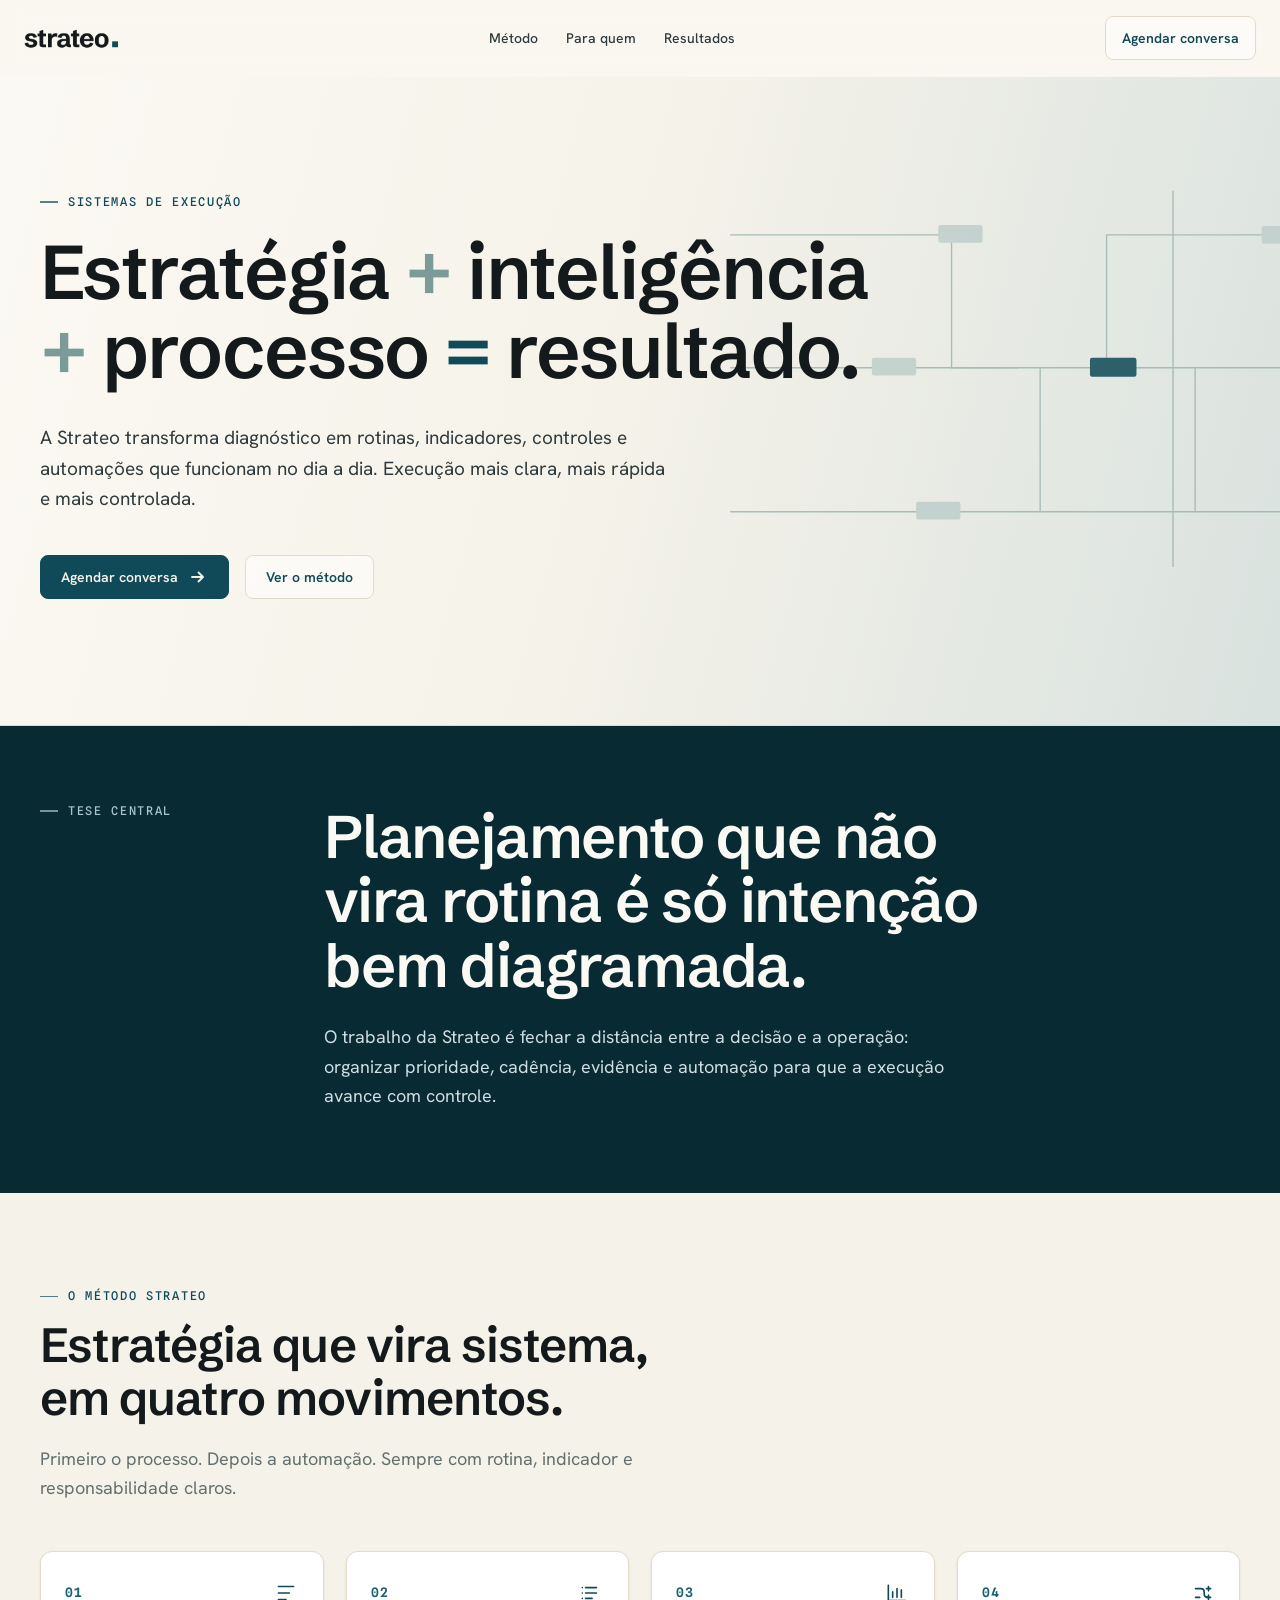
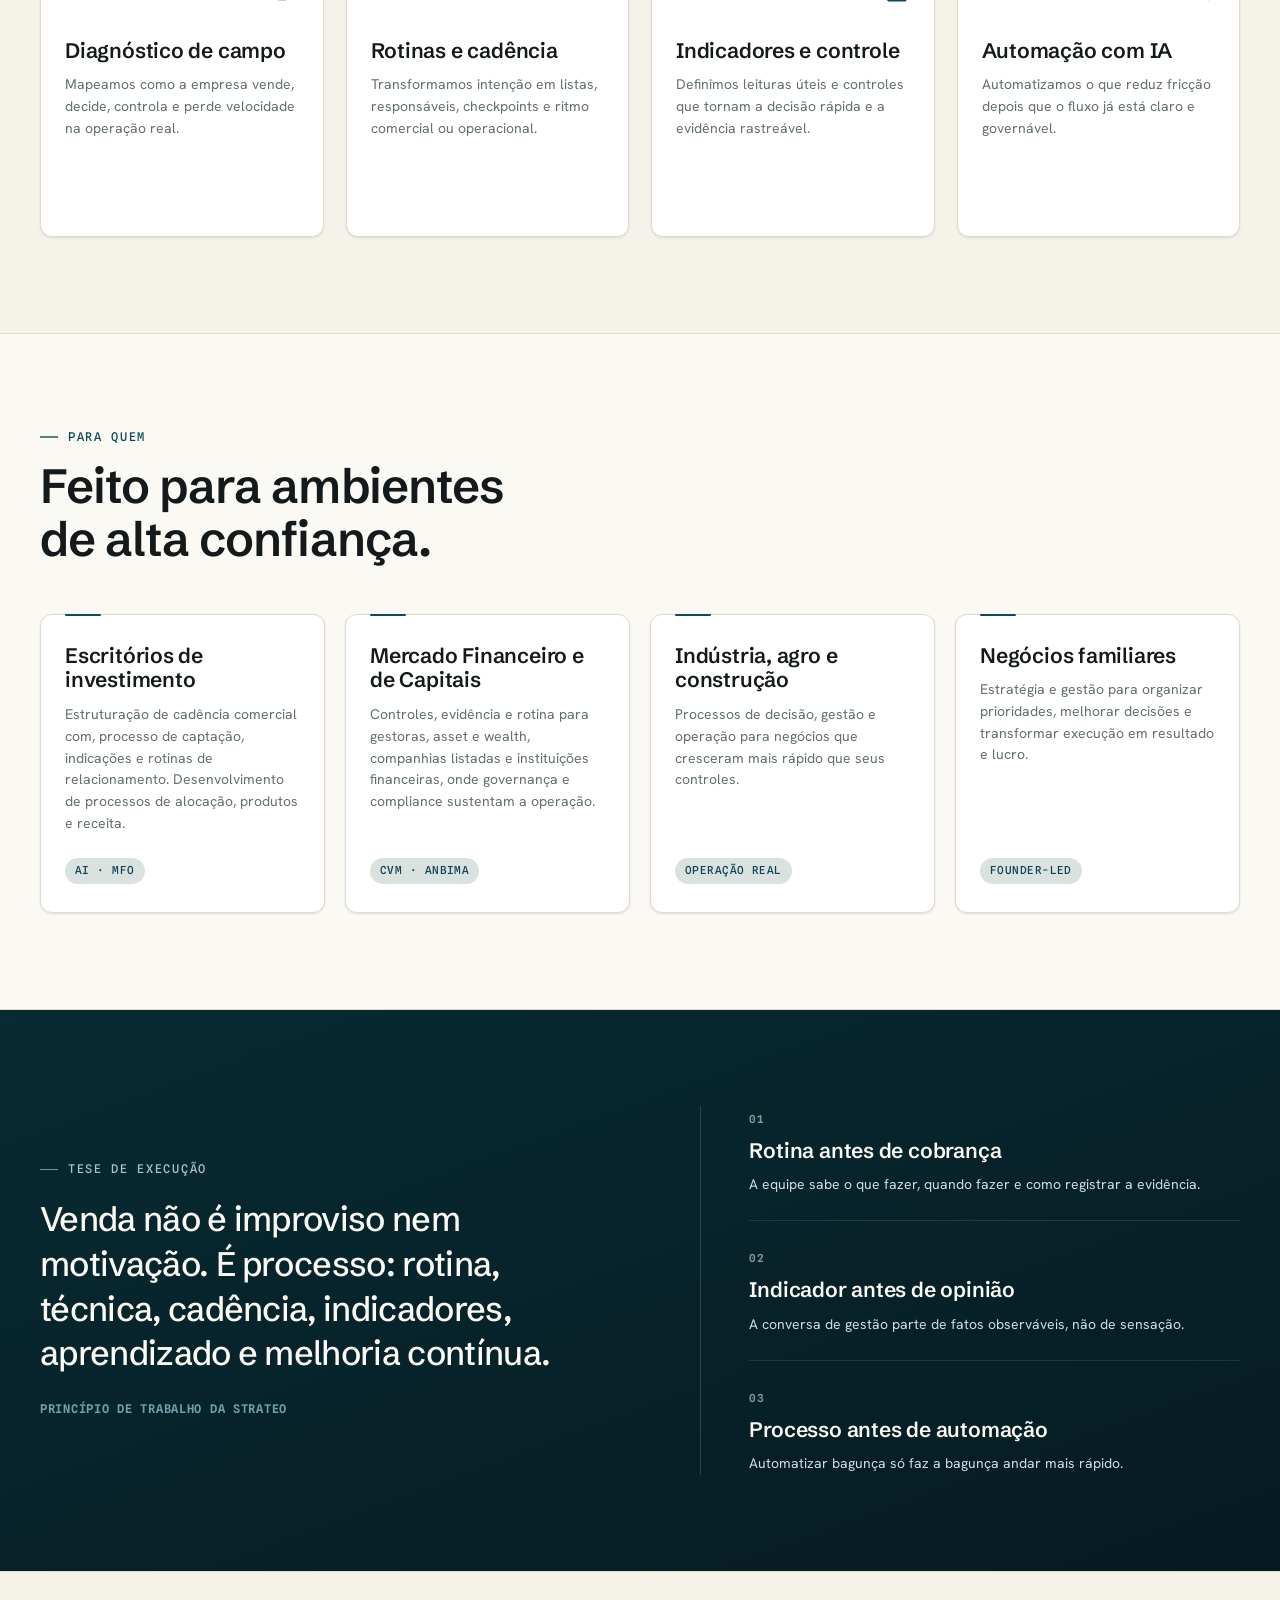
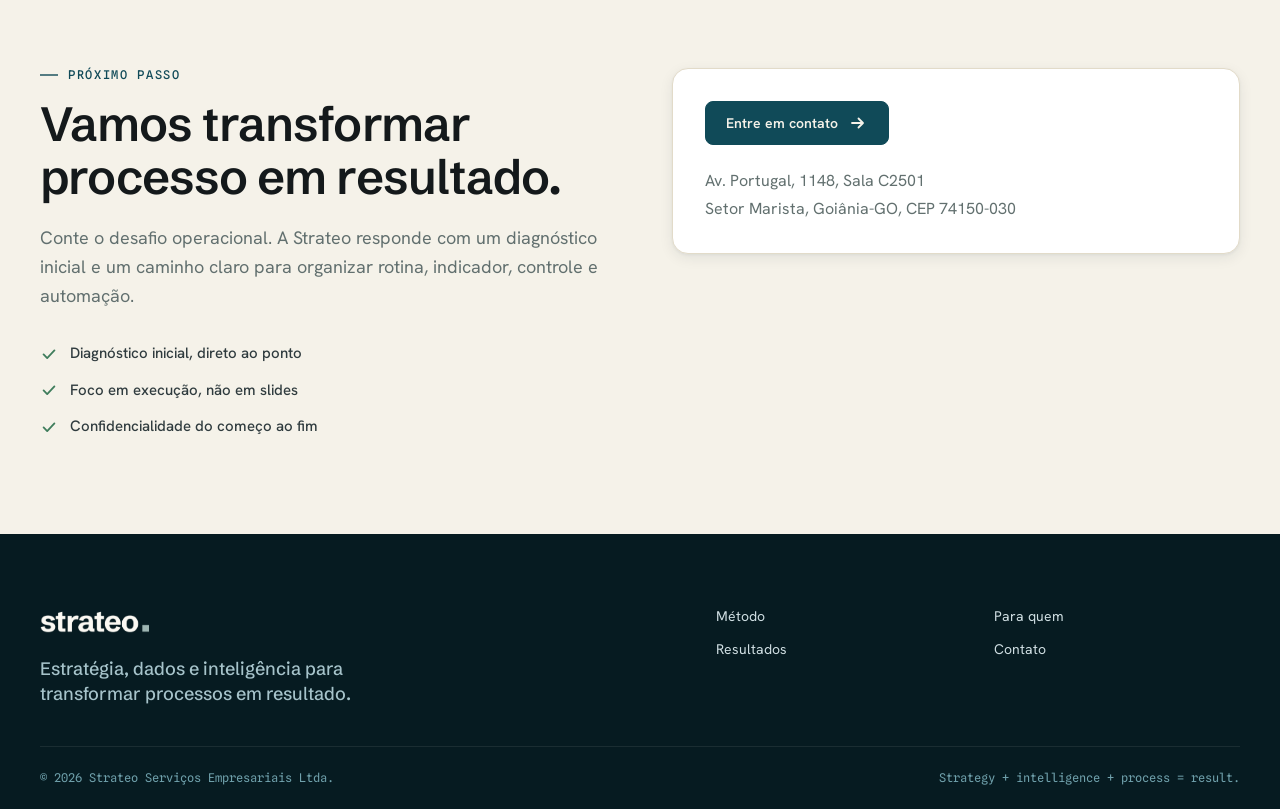
==== commit 6fa8c265: "fix: reword contact checklist to drop free-diagnosis promise 'Diagnóstico inicial sem custo' committ" ====
--- a/index.html
+++ b/index.html
@@ -226,7 +226,7 @@
             <ul class="contact-list">
               <li>
                 <svg viewBox="0 0 20 20" aria-hidden="true"><path d="M4 10.5 8 14.5 16 6"/></svg>
-                Diagnóstico inicial sem custo
+                Diagnóstico inicial, direto ao ponto
               </li>
               <li>
                 <svg viewBox="0 0 20 20" aria-hidden="true"><path d="M4 10.5 8 14.5 16 6"/></svg>
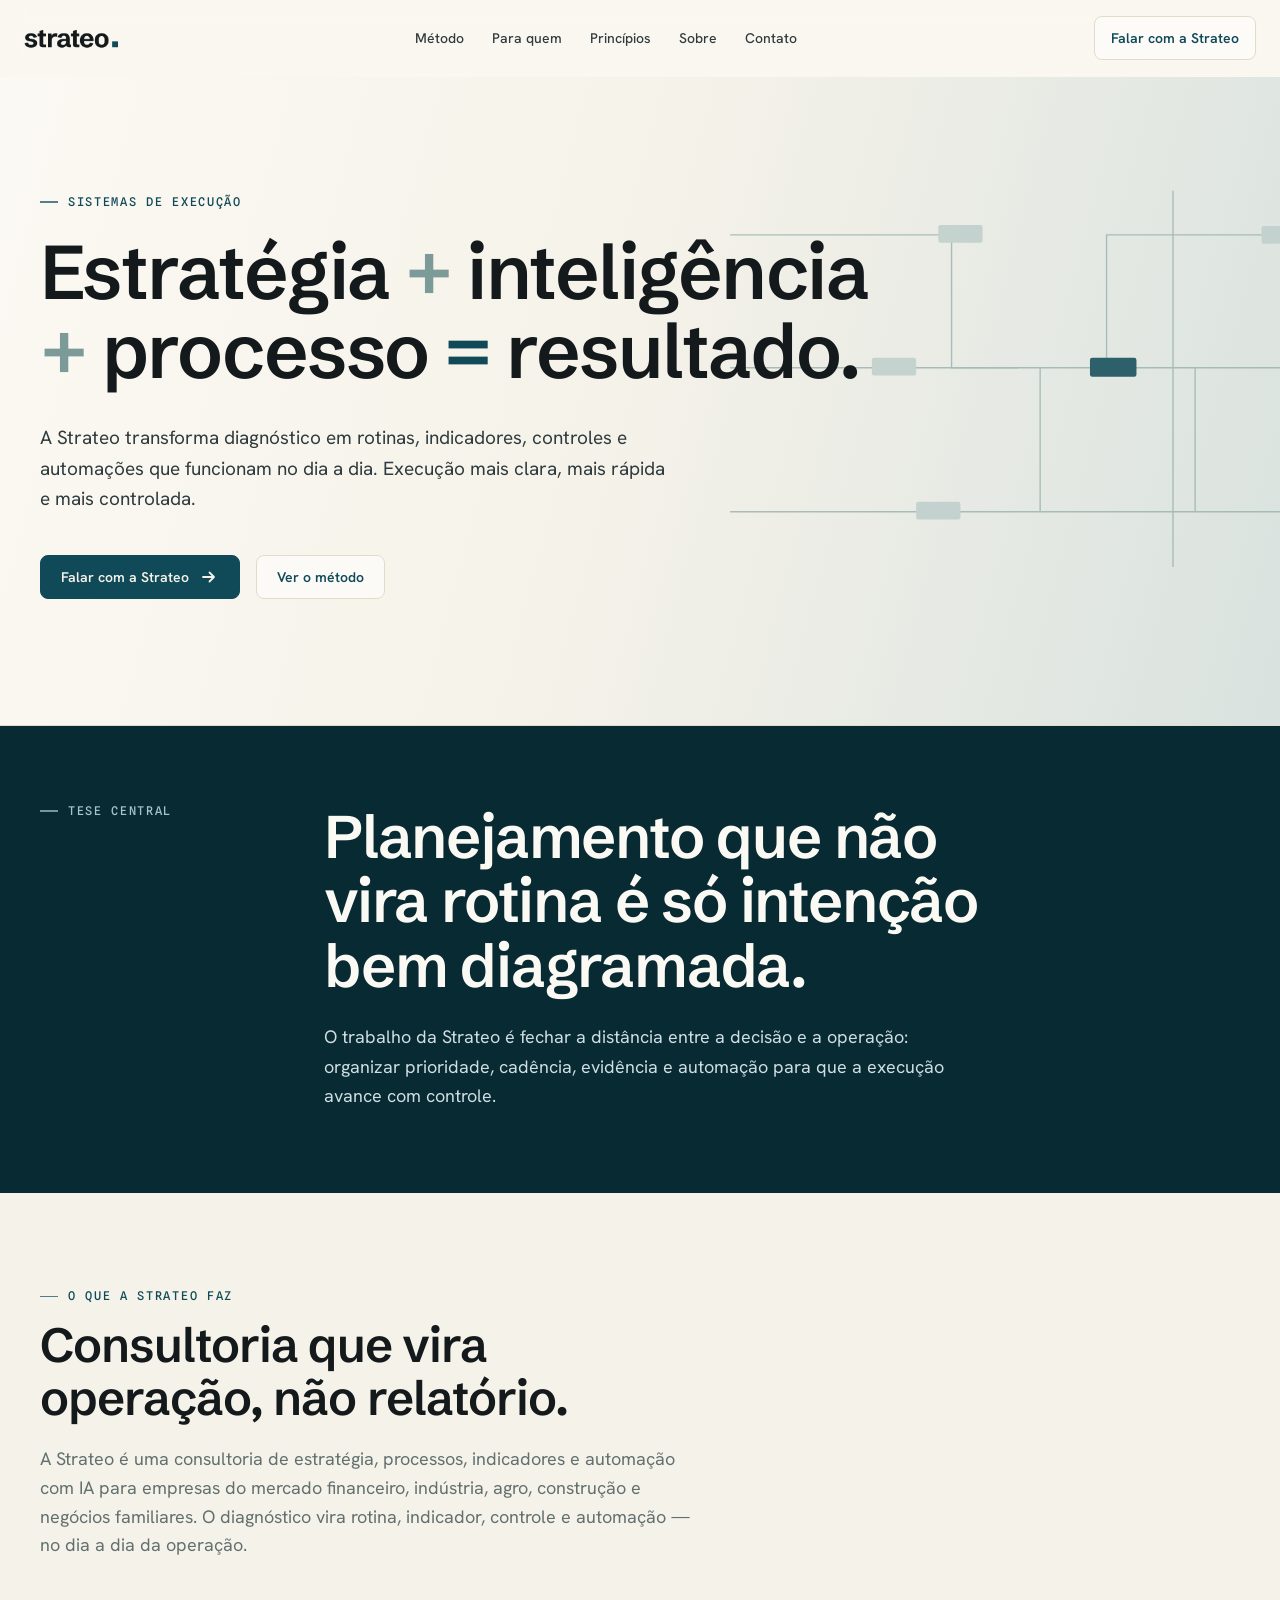
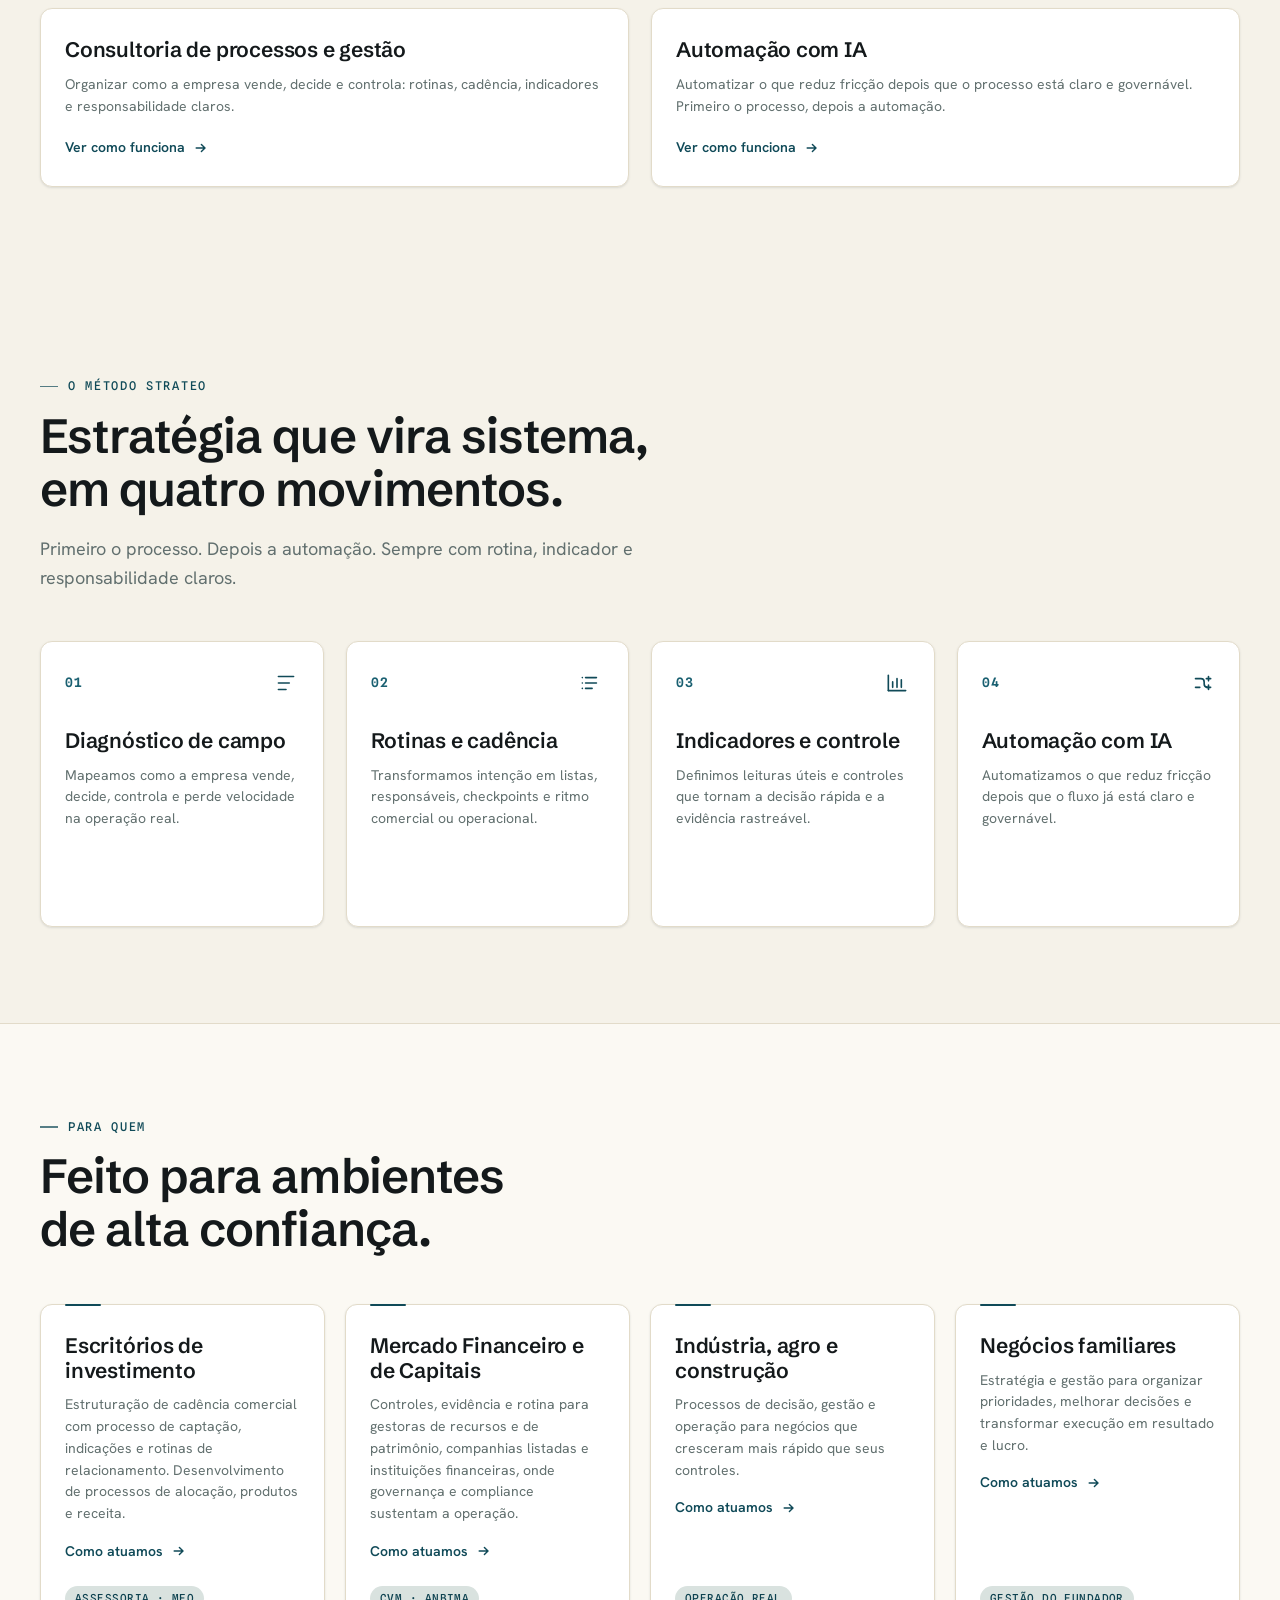
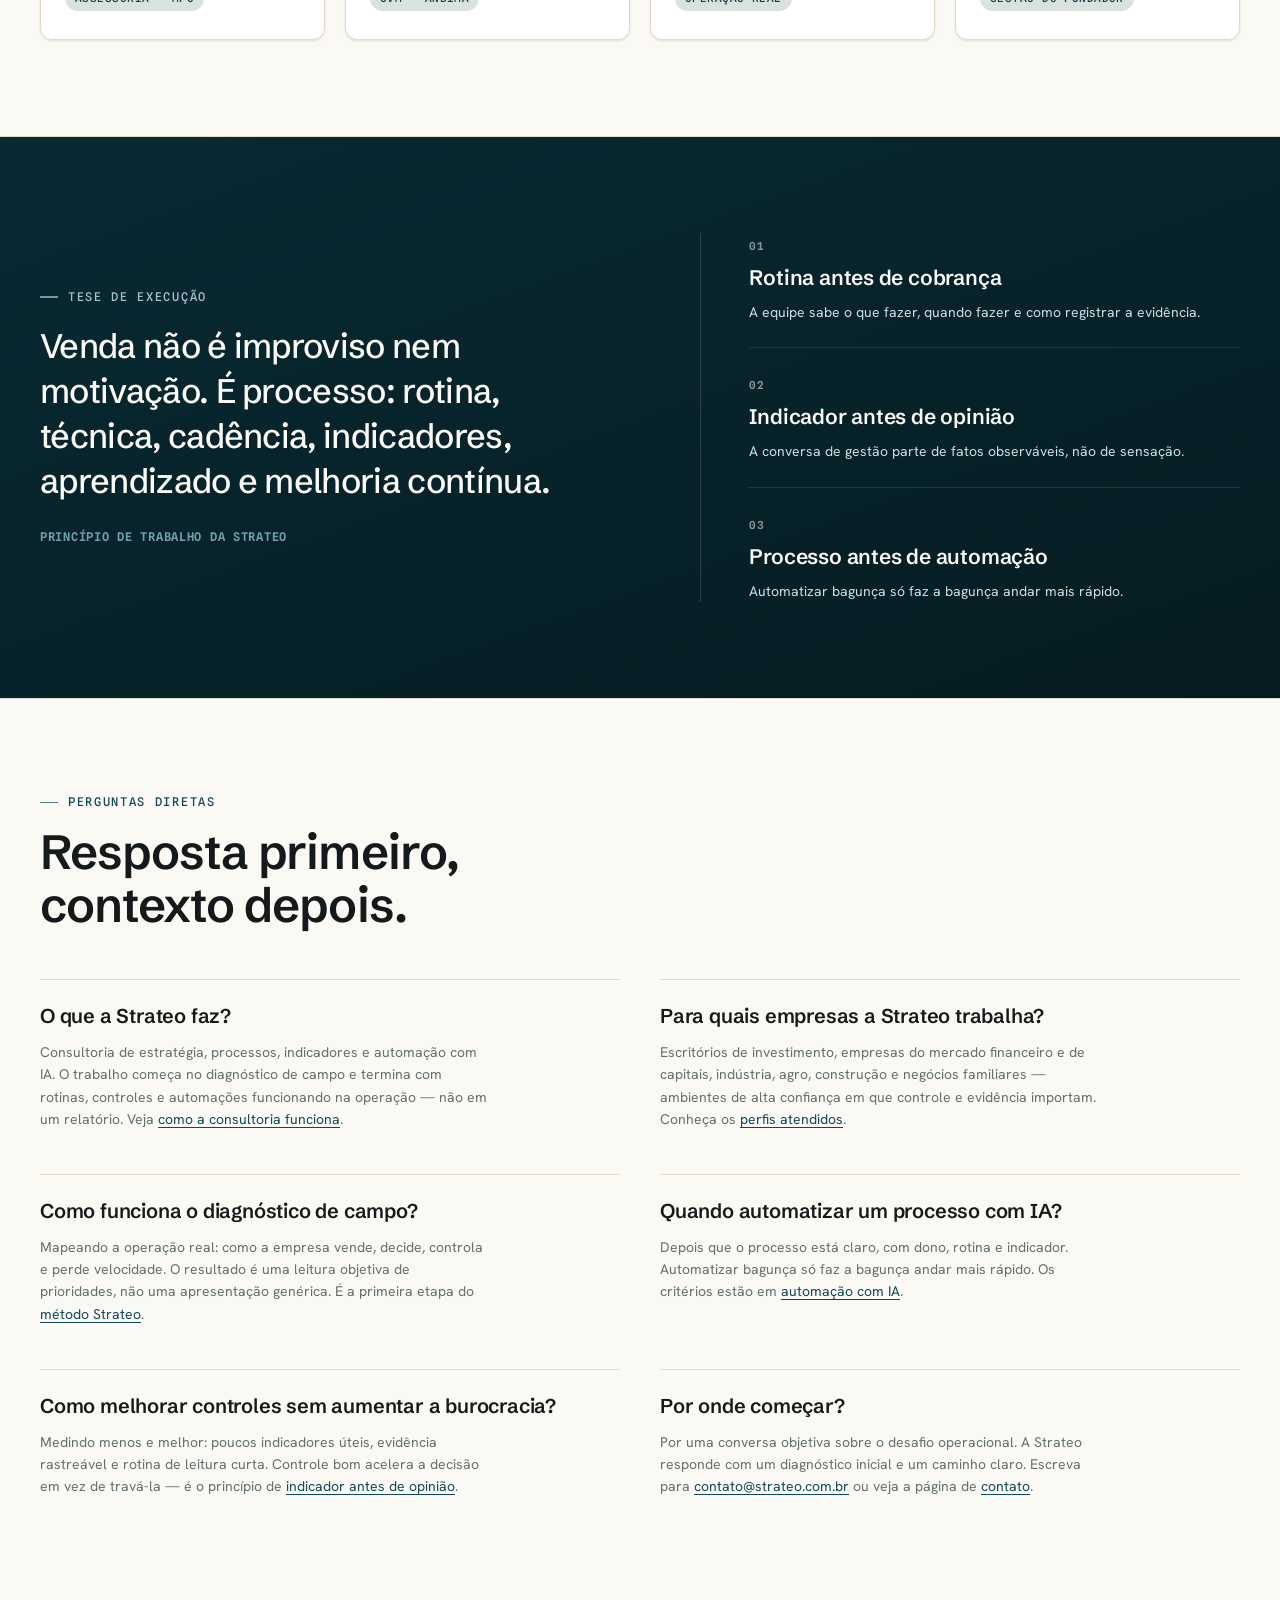
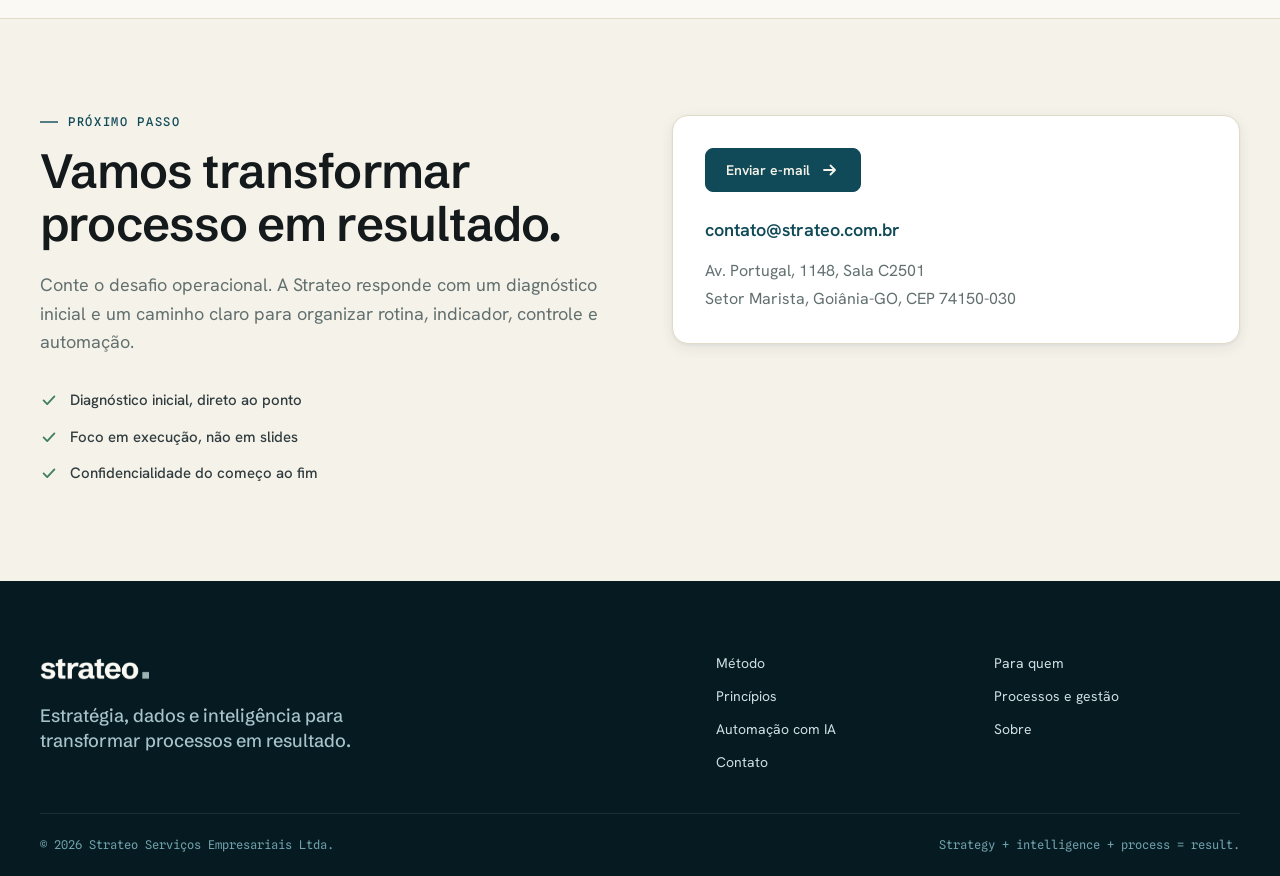
==== commit 48d82585: "feat: improve homepage clarity and accessibility Mobile menu with aria-expanded/controls, Escape and" ====
--- a/index.html
+++ b/index.html
@@ -3,32 +3,76 @@
   <head>
     <meta charset="utf-8">
     <meta name="viewport" content="width=device-width, initial-scale=1">
-    <title>Strateo | Estratégia, dados e inteligência</title>
+    <title>Strateo | Estratégia, processos e automação com IA</title>
     <meta
       name="description"
-      content="A Strateo transforma diagnóstico em rotinas, indicadores, controles e automações que funcionam no dia a dia."
+      content="Consultoria para transformar estratégia em rotinas, indicadores, controles e automações com IA para mercado financeiro, indústria, agro e negócios familiares."
     >
+    <meta name="robots" content="index,follow,max-image-preview:large,max-snippet:-1,max-video-preview:-1">
+    <link rel="canonical" href="https://www.strateo.com.br/">
+    <meta property="og:locale" content="pt_BR">
+    <meta property="og:site_name" content="Strateo">
+    <meta property="og:type" content="website">
+    <meta property="og:url" content="https://www.strateo.com.br/">
+    <meta property="og:title" content="Strateo | Estratégia, processos e automação com IA">
+    <meta property="og:description" content="Consultoria para transformar estratégia em rotinas, indicadores, controles e automações com IA para mercado financeiro, indústria, agro e negócios familiares.">
+    <meta property="og:image" content="https://www.strateo.com.br/assets/strateo-social-card.png?v=1">
+    <meta property="og:image:width" content="1200">
+    <meta property="og:image:height" content="630">
+    <meta property="og:image:alt" content="Strateo — Estratégia + inteligência + processo = resultado.">
+    <meta name="twitter:card" content="summary_large_image">
+    <meta name="twitter:title" content="Strateo | Estratégia, processos e automação com IA">
+    <meta name="twitter:description" content="Consultoria para transformar estratégia em rotinas, indicadores, controles e automações com IA para mercado financeiro, indústria, agro e negócios familiares.">
+    <meta name="twitter:image" content="https://www.strateo.com.br/assets/strateo-social-card.png?v=1">
     <meta name="theme-color" content="#F5F2E9">
     <link rel="icon" href="assets/strateo-favicon-v2.png?v=1" type="image/png" sizes="512x512">
     <link rel="preload" href="assets/strateo-wordmark-v2.png?v=1" as="image" type="image/png">
+    <script type="application/ld+json">
+    {
+      "@context": "https://schema.org",
+      "@type": "Organization",
+      "name": "Strateo",
+      "legalName": "Strateo Serviços Empresariais Ltda.",
+      "url": "https://www.strateo.com.br/",
+      "logo": "https://www.strateo.com.br/assets/strateo-wordmark-v2.png",
+      "description": "Consultoria de estratégia, processos, indicadores e automação com IA para mercado financeiro, indústria, agro, construção e negócios familiares.",
+      "email": "contato@strateo.com.br",
+      "address": {
+        "@type": "PostalAddress",
+        "streetAddress": "Av. Portugal, 1148, Sala C2501, Setor Marista",
+        "addressLocality": "Goiânia",
+        "addressRegion": "GO",
+        "postalCode": "74150-030",
+        "addressCountry": "BR"
+      }
+    }
+    </script>
     <link rel="stylesheet" href="styles.css">
   </head>
   <body>
-    <header class="site-header" data-scrolled="false">
-      <a class="brand-link" href="#topo" aria-label="Strateo">
+    <a class="skip-link" href="#conteudo">Ir para o conteúdo</a>
+
+    <header class="site-header" data-scrolled="false" data-menu-open="false">
+      <a class="brand-link" href="/" aria-label="Strateo">
         <img src="assets/strateo-wordmark-v2.png?v=1" alt="Strateo" width="94" height="26">
       </a>
 
-      <nav class="site-nav" aria-label="Navegação principal">
-        <a href="#metodo">Método</a>
-        <a href="#para-quem">Para quem</a>
-        <a href="#resultados">Resultados</a>
+      <nav id="navegacao-principal" class="site-nav" aria-label="Navegação principal">
+        <a href="/#metodo">Método</a>
+        <a href="/#para-quem">Para quem</a>
+        <a href="/#principios">Princípios</a>
+        <a href="/sobre/">Sobre</a>
+        <a href="/contato/">Contato</a>
       </nav>
 
-      <a class="header-action" href="#contato">Agendar conversa</a>
+      <a class="header-action" href="/#contato">Falar com a Strateo</a>
+
+      <button class="menu-toggle" type="button" aria-expanded="false" aria-controls="navegacao-principal">
+        Menu
+      </button>
     </header>
 
-    <main id="topo">
+    <main id="conteudo">
       <section class="hero" aria-labelledby="hero-title">
         <div class="hero-motif" aria-hidden="true">
           <svg viewBox="0 0 560 460" fill="none" preserveAspectRatio="xMidYMid meet">
@@ -68,13 +112,13 @@
             A Strateo transforma diagnóstico em rotinas, indicadores, controles e automações que funcionam no dia a dia. Execução mais clara, mais rápida e mais controlada.
           </p>
           <div class="hero-actions">
-            <a class="button button-primary" href="mailto:contato@strateo.com.br">
-              Agendar conversa
+            <a class="button button-primary" href="/#contato">
+              Falar com a Strateo
               <svg viewBox="0 0 20 20" aria-hidden="true">
                 <path d="M4 10h10.5M10.5 5.5 15 10l-4.5 4.5"/>
               </svg>
             </a>
-            <a class="button button-secondary" href="#metodo">Ver o método</a>
+            <a class="button button-secondary" href="/#metodo">Ver o método</a>
           </div>
         </div>
       </section>
@@ -87,6 +131,35 @@
             <p>
               O trabalho da Strateo é fechar a distância entre a decisão e a operação: organizar prioridade, cadência, evidência e automação para que a execução avance com controle.
             </p>
+          </div>
+        </div>
+      </section>
+
+      <section id="servicos" class="section services-section" aria-labelledby="services-title">
+        <div class="section-shell">
+          <div class="section-heading reveal">
+            <p class="eyebrow">O que a Strateo faz</p>
+            <h2 id="services-title">Consultoria que vira operação, não relatório.</h2>
+            <p>
+              A Strateo é uma consultoria de estratégia, processos, indicadores e automação com IA para empresas do mercado financeiro, indústria, agro, construção e negócios familiares. O diagnóstico vira rotina, indicador, controle e automação — no dia a dia da operação.
+            </p>
+          </div>
+
+          <div class="services-grid">
+            <a class="service-card reveal" href="/consultoria-de-processos-e-gestao/">
+              <h3>Consultoria de processos e gestão</h3>
+              <p>Organizar como a empresa vende, decide e controla: rotinas, cadência, indicadores e responsabilidade claros.</p>
+              <span class="card-link">Ver como funciona
+                <svg viewBox="0 0 20 20" aria-hidden="true"><path d="M4 10h10.5M10.5 5.5 15 10l-4.5 4.5"/></svg>
+              </span>
+            </a>
+            <a class="service-card reveal" href="/automacao-com-ia/">
+              <h3>Automação com IA</h3>
+              <p>Automatizar o que reduz fricção depois que o processo está claro e governável. Primeiro o processo, depois a automação.</p>
+              <span class="card-link">Ver como funciona
+                <svg viewBox="0 0 20 20" aria-hidden="true"><path d="M4 10h10.5M10.5 5.5 15 10l-4.5 4.5"/></svg>
+              </span>
+            </a>
           </div>
         </div>
       </section>
@@ -163,33 +236,45 @@
           <div class="audience-grid">
             <article class="audience-card reveal">
               <h3>Escritórios de investimento</h3>
-              <p>Estruturação de cadência comercial com, processo de captação, indicações e rotinas de relacionamento. Desenvolvimento de processos de alocação, produtos e receita.</p>
-              <span>AI · MFO</span>
+              <p>Estruturação de cadência comercial com processo de captação, indicações e rotinas de relacionamento. Desenvolvimento de processos de alocação, produtos e receita.</p>
+              <a class="card-link" href="/escritorios-de-investimento/">Como atuamos
+                <svg viewBox="0 0 20 20" aria-hidden="true"><path d="M4 10h10.5M10.5 5.5 15 10l-4.5 4.5"/></svg>
+              </a>
+              <span>Assessoria · MFO</span>
             </article>
             <article class="audience-card reveal">
               <h3>Mercado Financeiro e de Capitais</h3>
-              <p>Controles, evidência e rotina para gestoras, asset e wealth, companhias listadas e instituições financeiras, onde governança e compliance sustentam a operação.</p>
+              <p>Controles, evidência e rotina para gestoras de recursos e de patrimônio, companhias listadas e instituições financeiras, onde governança e compliance sustentam a operação.</p>
+              <a class="card-link" href="/mercado-financeiro-e-capitais/">Como atuamos
+                <svg viewBox="0 0 20 20" aria-hidden="true"><path d="M4 10h10.5M10.5 5.5 15 10l-4.5 4.5"/></svg>
+              </a>
               <span>CVM · ANBIMA</span>
             </article>
             <article class="audience-card reveal">
               <h3>Indústria, agro e construção</h3>
               <p>Processos de decisão, gestão e operação para negócios que cresceram mais rápido que seus controles.</p>
+              <a class="card-link" href="/industria-agro-construcao/">Como atuamos
+                <svg viewBox="0 0 20 20" aria-hidden="true"><path d="M4 10h10.5M10.5 5.5 15 10l-4.5 4.5"/></svg>
+              </a>
               <span>Operação real</span>
             </article>
             <article class="audience-card reveal">
               <h3>Negócios familiares</h3>
               <p>Estratégia e gestão para organizar prioridades, melhorar decisões e transformar execução em resultado e lucro.</p>
-              <span>Founder-led</span>
-            </article>
-          </div>
-        </div>
-      </section>
-
-      <section id="resultados" class="results-section" aria-labelledby="results-title">
+              <a class="card-link" href="/negocios-familiares/">Como atuamos
+                <svg viewBox="0 0 20 20" aria-hidden="true"><path d="M4 10h10.5M10.5 5.5 15 10l-4.5 4.5"/></svg>
+              </a>
+              <span>Gestão do fundador</span>
+            </article>
+          </div>
+        </div>
+      </section>
+
+      <section id="principios" class="results-section" aria-labelledby="principles-title">
         <div class="section-shell results-grid reveal">
           <div>
             <p class="eyebrow eyebrow-inverse">Tese de execução</p>
-            <blockquote id="results-title">
+            <blockquote id="principles-title">
               Venda não é improviso nem motivação. É processo: rotina, técnica, cadência, indicadores, aprendizado e melhoria contínua.
             </blockquote>
             <p class="results-cite">Princípio de trabalho da Strateo</p>
@@ -210,6 +295,42 @@
               <span>03</span>
               <strong>Processo antes de automação</strong>
               <p>Automatizar bagunça só faz a bagunça andar mais rápido.</p>
+            </article>
+          </div>
+        </div>
+      </section>
+
+      <section id="perguntas" class="section faq-section" aria-labelledby="faq-title">
+        <div class="section-shell">
+          <div class="section-heading reveal">
+            <p class="eyebrow">Perguntas diretas</p>
+            <h2 id="faq-title">Resposta primeiro, contexto depois.</h2>
+          </div>
+
+          <div class="faq-grid reveal">
+            <article class="faq-item">
+              <h3>O que a Strateo faz?</h3>
+              <p>Consultoria de estratégia, processos, indicadores e automação com IA. O trabalho começa no diagnóstico de campo e termina com rotinas, controles e automações funcionando na operação — não em um relatório. Veja <a href="/consultoria-de-processos-e-gestao/">como a consultoria funciona</a>.</p>
+            </article>
+            <article class="faq-item">
+              <h3>Para quais empresas a Strateo trabalha?</h3>
+              <p>Escritórios de investimento, empresas do mercado financeiro e de capitais, indústria, agro, construção e negócios familiares — ambientes de alta confiança em que controle e evidência importam. Conheça os <a href="/#para-quem">perfis atendidos</a>.</p>
+            </article>
+            <article class="faq-item">
+              <h3>Como funciona o diagnóstico de campo?</h3>
+              <p>Mapeando a operação real: como a empresa vende, decide, controla e perde velocidade. O resultado é uma leitura objetiva de prioridades, não uma apresentação genérica. É a primeira etapa do <a href="/#metodo">método Strateo</a>.</p>
+            </article>
+            <article class="faq-item">
+              <h3>Quando automatizar um processo com IA?</h3>
+              <p>Depois que o processo está claro, com dono, rotina e indicador. Automatizar bagunça só faz a bagunça andar mais rápido. Os critérios estão em <a href="/automacao-com-ia/">automação com IA</a>.</p>
+            </article>
+            <article class="faq-item">
+              <h3>Como melhorar controles sem aumentar a burocracia?</h3>
+              <p>Medindo menos e melhor: poucos indicadores úteis, evidência rastreável e rotina de leitura curta. Controle bom acelera a decisão em vez de travá-la — é o princípio de <a href="/#principios">indicador antes de opinião</a>.</p>
+            </article>
+            <article class="faq-item">
+              <h3>Por onde começar?</h3>
+              <p>Por uma conversa objetiva sobre o desafio operacional. A Strateo responde com um diagnóstico inicial e um caminho claro. Escreva para <a href="mailto:contato@strateo.com.br">contato@strateo.com.br</a> ou veja a página de <a href="/contato/">contato</a>.</p>
             </article>
           </div>
         </div>
@@ -240,12 +361,13 @@
           </div>
 
           <div class="contact-card">
-            <a class="button button-primary" href="mailto:contato@strateo.com.br">
-              Entre em contato
+            <a class="button button-primary" href="mailto:contato@strateo.com.br?subject=Contato%20via%20site%20Strateo&amp;body=Ol%C3%A1%2C%20quero%20falar%20com%20a%20Strateo.%0A%0AEmpresa%3A%20%0ASetor%3A%20%0ADesafio%20operacional%3A%20">
+              Enviar e-mail
               <svg viewBox="0 0 20 20" aria-hidden="true">
                 <path d="M4 10h10.5M10.5 5.5 15 10l-4.5 4.5"/>
               </svg>
             </a>
+            <p class="contact-email"><a href="mailto:contato@strateo.com.br">contato@strateo.com.br</a></p>
             <address>
               <span>Av. Portugal, 1148, Sala C2501</span>
               <span>Setor Marista, Goiânia-GO, CEP 74150-030</span>
@@ -262,10 +384,13 @@
           <p>Estratégia, dados e inteligência para transformar processos em resultado.</p>
         </div>
         <nav aria-label="Navegação do rodapé">
-          <a href="#metodo">Método</a>
-          <a href="#para-quem">Para quem</a>
-          <a href="#resultados">Resultados</a>
-          <a href="#contato">Contato</a>
+          <a href="/#metodo">Método</a>
+          <a href="/#para-quem">Para quem</a>
+          <a href="/#principios">Princípios</a>
+          <a href="/consultoria-de-processos-e-gestao/">Processos e gestão</a>
+          <a href="/automacao-com-ia/">Automação com IA</a>
+          <a href="/sobre/">Sobre</a>
+          <a href="/contato/">Contato</a>
         </nav>
       </div>
       <div class="footer-legal">
--- a/styles.css
+++ b/styles.css
@@ -1,4 +1,4 @@
-@import url("https://fonts.googleapis.com/css2?family=Schibsted+Grotesk:wght@400;500;600;700;800&family=Hanken+Grotesk:wght@400;500;600;700;800&family=Spline+Sans+Mono:wght@400;500;600&display=swap");
+@import url("https://fonts.googleapis.com/css2?family=Schibsted+Grotesk:wght@500;600&family=Hanken+Grotesk:wght@400;500;600&family=Spline+Sans+Mono:wght@400;500;600&display=swap");
 
 :root {
   --petroleum-950: #061b21;
@@ -249,6 +249,25 @@
   margin: 0 auto;
 }
 
+.skip-link {
+  position: absolute;
+  top: 8px;
+  left: 8px;
+  z-index: 60;
+  padding: 10px 16px;
+  color: var(--text-on-inverse);
+  background: var(--petroleum-900);
+  border-radius: var(--radius-md);
+  font-size: var(--text-sm);
+  font-weight: var(--fw-semibold);
+  transform: translateY(-200%);
+}
+
+.skip-link:focus-visible {
+  transform: none;
+  text-decoration: none;
+}
+
 .site-header {
   position: sticky;
   top: 0;
@@ -287,6 +306,29 @@
   display: flex;
   justify-content: center;
   gap: 28px;
+}
+
+.menu-toggle {
+  display: none;
+  min-height: 40px;
+  align-items: center;
+  padding: 0 14px;
+  color: var(--text-brand);
+  background: rgba(255, 255, 255, 0.42);
+  border: 1px solid var(--border-hairline);
+  border-radius: var(--radius-md);
+  font-family: var(--font-mono);
+  font-size: var(--text-xs);
+  font-weight: var(--fw-medium);
+  letter-spacing: var(--ls-caps);
+  text-transform: uppercase;
+  cursor: pointer;
+}
+
+.site-header[data-menu-open="true"] .menu-toggle {
+  color: var(--text-on-inverse);
+  background: var(--petroleum-600);
+  border-color: var(--petroleum-600);
 }
 
 .site-nav a {
@@ -543,6 +585,69 @@
   line-height: 1.6;
 }
 
+.services-grid {
+  display: grid;
+  grid-template-columns: repeat(2, minmax(0, 1fr));
+  gap: 22px;
+}
+
+.service-card {
+  display: flex;
+  flex-direction: column;
+  padding: 28px 24px;
+  background: var(--surface-card);
+  border: 1px solid var(--border-hairline);
+  border-radius: var(--radius-lg);
+  box-shadow: var(--shadow-sm);
+  transition:
+    box-shadow var(--dur-base) var(--ease-standard),
+    border-color var(--dur-base) var(--ease-standard);
+}
+
+.service-card:hover {
+  border-color: var(--border-default);
+  box-shadow: var(--shadow-md);
+  text-decoration: none;
+}
+
+.service-card h3 {
+  color: var(--text-strong);
+  font-family: var(--font-display);
+  font-size: 21px;
+  font-weight: 600;
+  letter-spacing: var(--ls-snug);
+  line-height: 1.18;
+}
+
+.service-card p {
+  margin-top: var(--space-3);
+  margin-bottom: var(--space-5);
+  color: var(--text-muted);
+  font-size: var(--text-sm);
+  line-height: 1.55;
+}
+
+.card-link {
+  display: inline-flex;
+  align-items: center;
+  gap: 8px;
+  margin-top: auto;
+  width: fit-content;
+  color: var(--text-brand);
+  font-size: var(--text-sm);
+  font-weight: var(--fw-semibold);
+}
+
+.card-link svg {
+  width: 16px;
+  height: 16px;
+  fill: none;
+  stroke: currentColor;
+  stroke-width: 1.8;
+  stroke-linecap: round;
+  stroke-linejoin: round;
+}
+
 .method-grid {
   display: grid;
   grid-template-columns: repeat(4, minmax(0, 1fr));
@@ -599,6 +704,11 @@
 }
 
 .audience-card p {
+  margin-bottom: var(--space-4);
+}
+
+.audience-card .card-link {
+  margin-top: 0;
   margin-bottom: var(--space-6);
 }
 
@@ -712,6 +822,45 @@
   color: var(--petroleum-100);
 }
 
+.faq-section {
+  background: var(--bg-page-bright);
+  border-top: 1px solid var(--border-hairline);
+}
+
+.faq-grid {
+  display: grid;
+  grid-template-columns: repeat(2, minmax(0, 1fr));
+  gap: 20px 40px;
+}
+
+.faq-item {
+  padding: var(--space-6) 0;
+  border-top: 1px solid var(--border-hairline);
+}
+
+.faq-item h3 {
+  color: var(--text-strong);
+  font-family: var(--font-display);
+  font-size: var(--text-lg);
+  font-weight: 600;
+  letter-spacing: var(--ls-snug);
+  line-height: 1.22;
+}
+
+.faq-item p {
+  max-width: 56ch;
+  margin-top: var(--space-3);
+  color: var(--text-muted);
+  font-size: var(--text-sm);
+  line-height: 1.6;
+}
+
+.faq-item a {
+  color: var(--text-brand);
+  text-decoration: underline;
+  text-underline-offset: 3px;
+}
+
 .contact-section {
   background: var(--bg-page);
   border-top: 1px solid var(--border-hairline);
@@ -766,6 +915,15 @@
 .contact-card .button {
   width: fit-content;
   margin-bottom: var(--space-2);
+}
+
+.contact-email {
+  font-size: var(--text-md);
+  font-weight: var(--fw-semibold);
+}
+
+.contact-email a {
+  color: var(--text-brand);
 }
 
 .contact-card address {
@@ -916,18 +1074,46 @@
     --section-y: 68px;
   }
 
-  section[id] {
-    scroll-margin-top: 20px;
-  }
-
   .site-header {
-    position: static;
-    grid-template-columns: 1fr auto;
-    padding: 16px 22px;
+    grid-template-columns: 1fr auto auto;
+    gap: var(--space-3);
+    padding: 12px 22px;
   }
 
   .site-nav {
+    position: absolute;
+    top: 100%;
+    right: 0;
+    left: 0;
     display: none;
+    padding: 10px 22px 18px;
+    background: rgba(251, 249, 243, 0.97);
+    backdrop-filter: blur(12px);
+    border-bottom: 1px solid var(--border-hairline);
+    box-shadow: var(--shadow-md);
+  }
+
+  .site-header[data-menu-open="true"] .site-nav {
+    display: grid;
+    gap: var(--space-2);
+    justify-items: start;
+  }
+
+  .site-nav a {
+    width: 100%;
+    text-align: left;
+    padding: 10px 0;
+    border-bottom: 1px solid var(--border-hairline);
+    font-size: var(--text-base);
+    font-weight: 500;
+  }
+
+  .site-nav a:last-child {
+    border-bottom: 0;
+  }
+
+  .menu-toggle {
+    display: inline-flex;
   }
 
   .brand-link img {
@@ -982,6 +1168,8 @@
     font-size: var(--text-3xl);
   }
 
+  .services-grid,
+  .faq-grid,
   .method-grid,
   .audience-grid,
   .footer-inner,
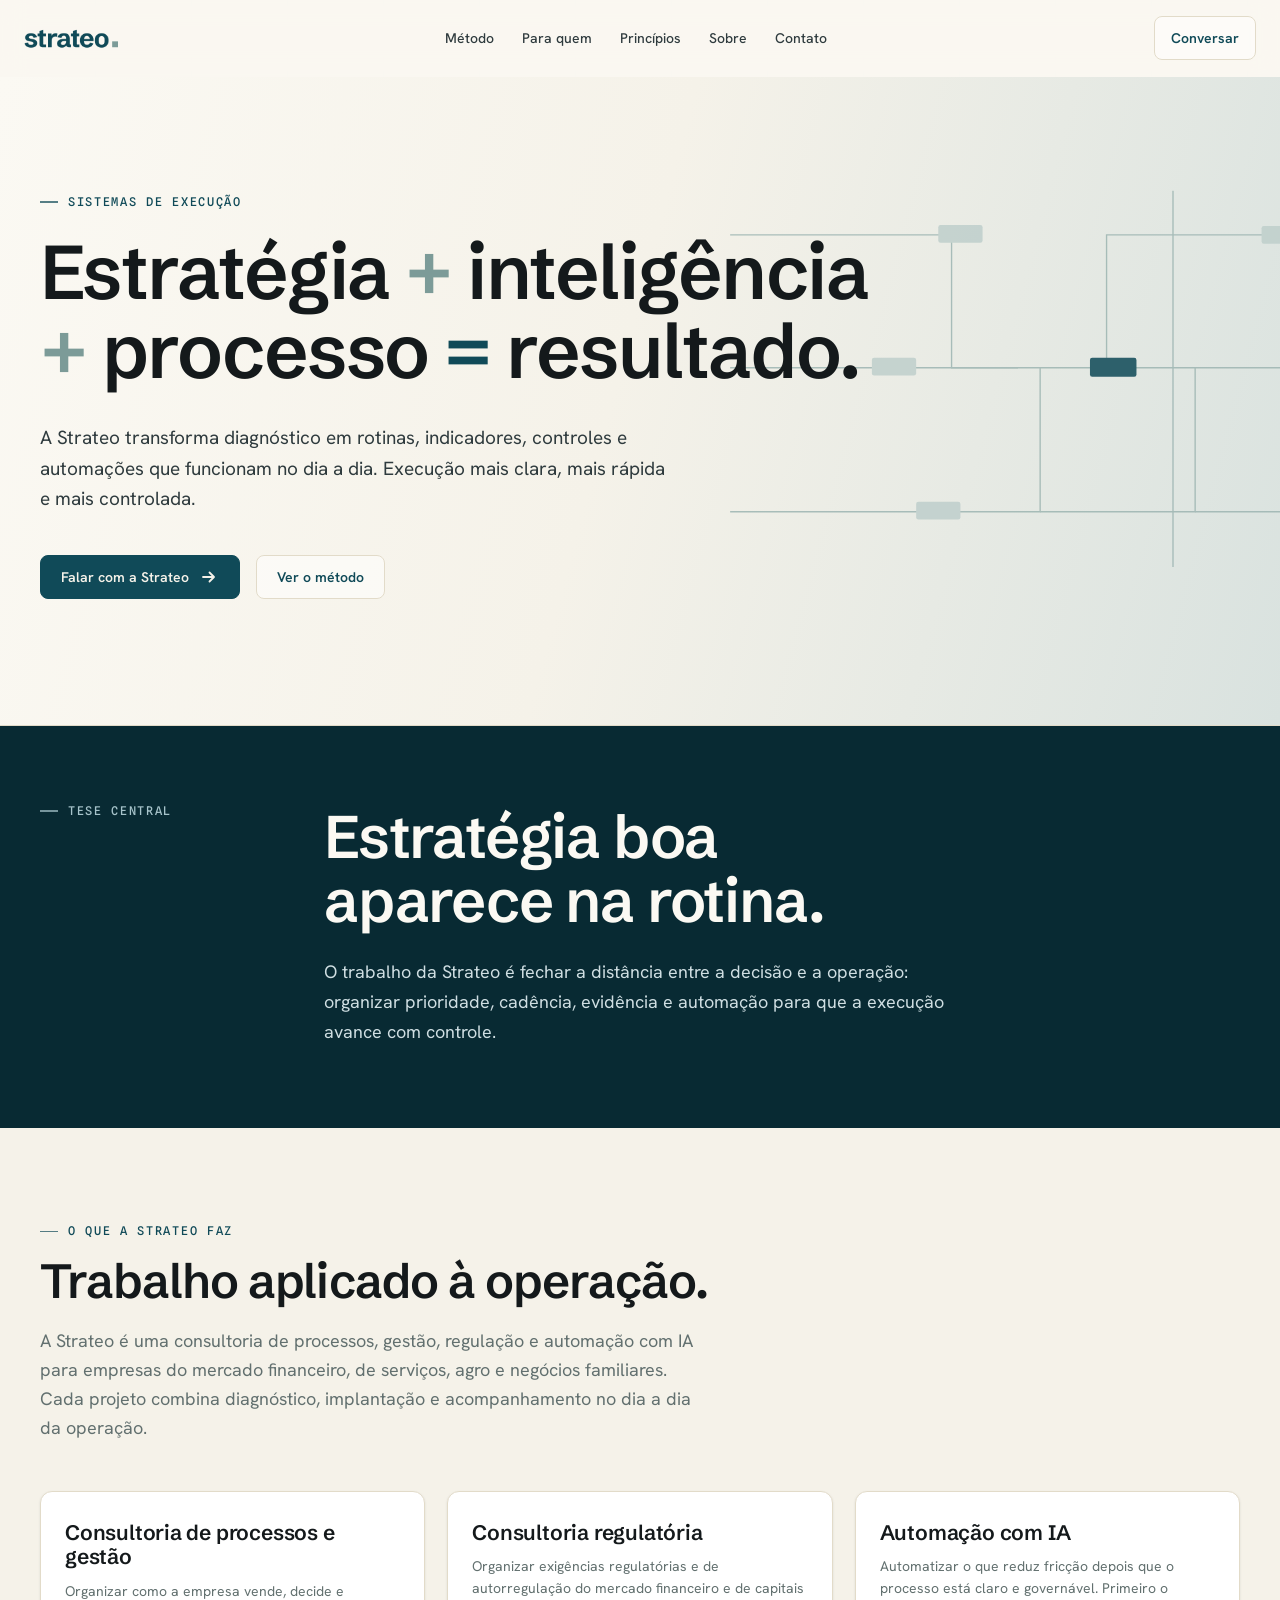
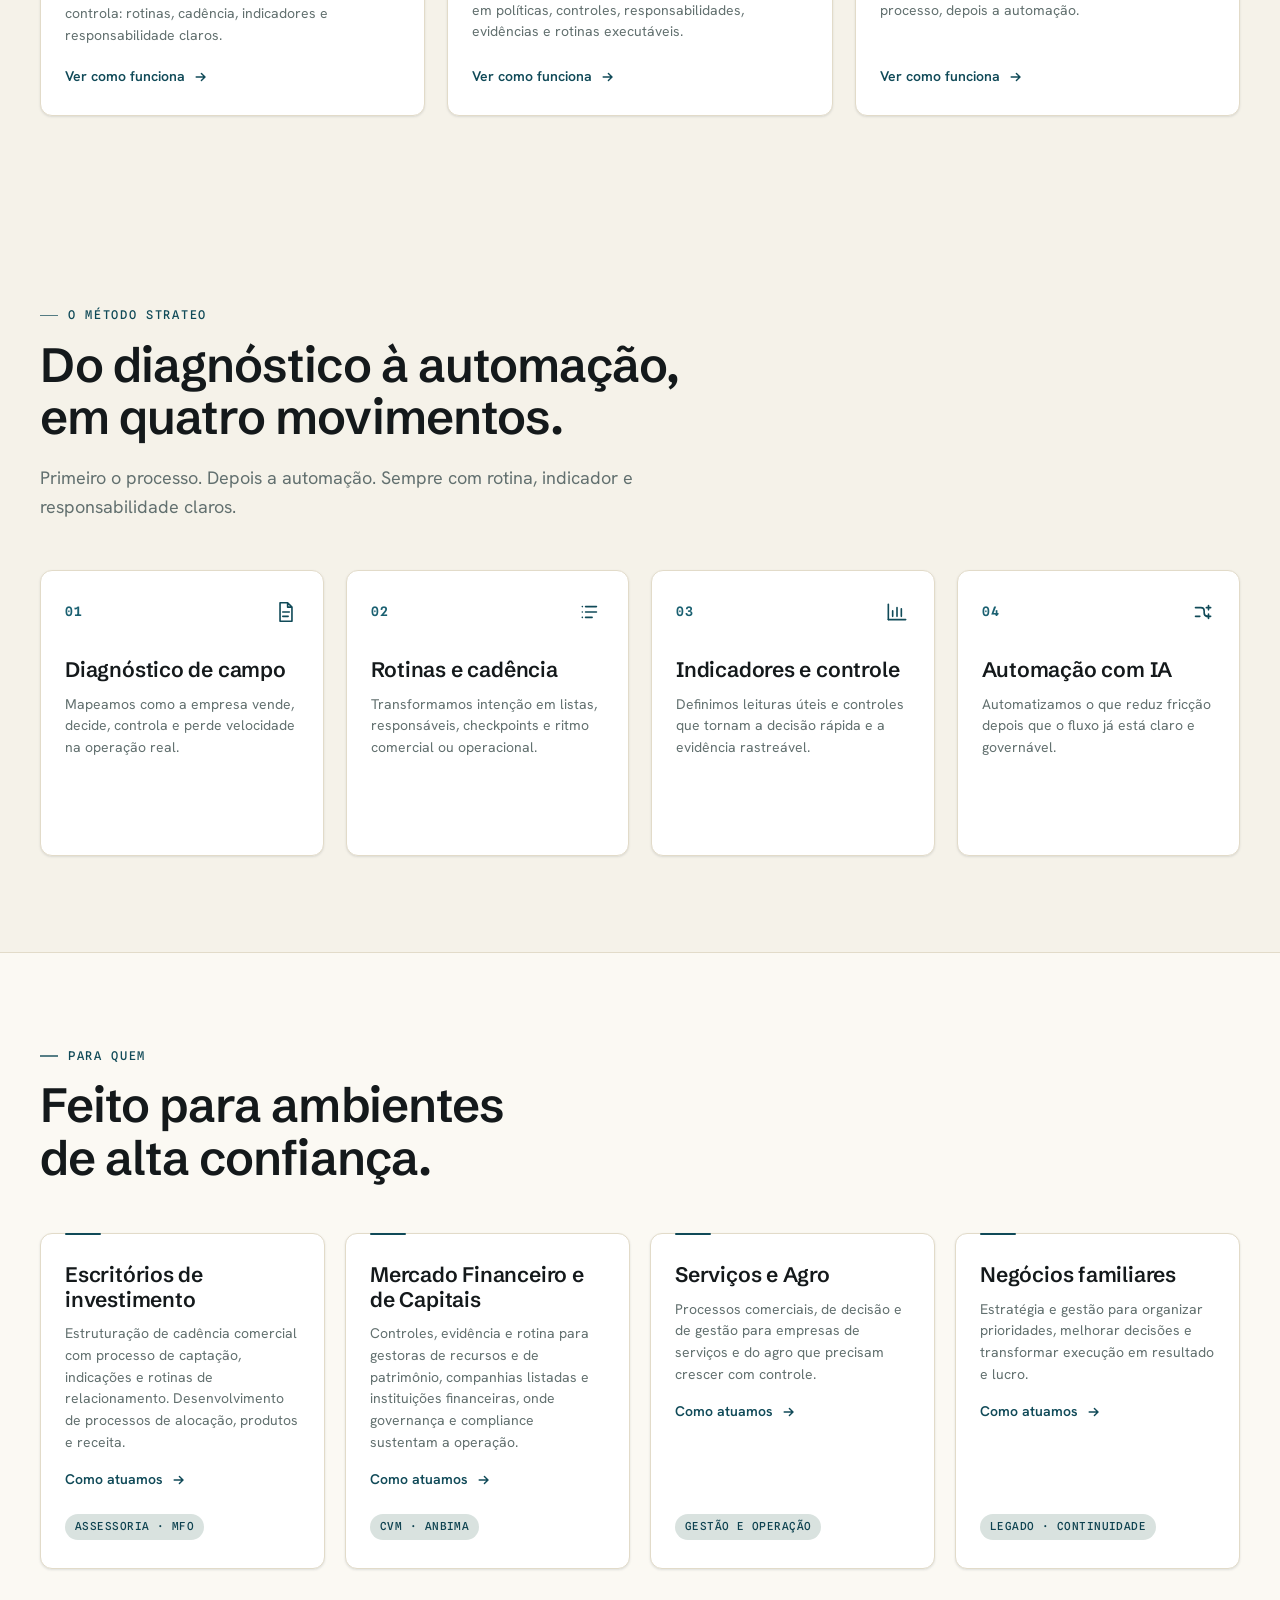
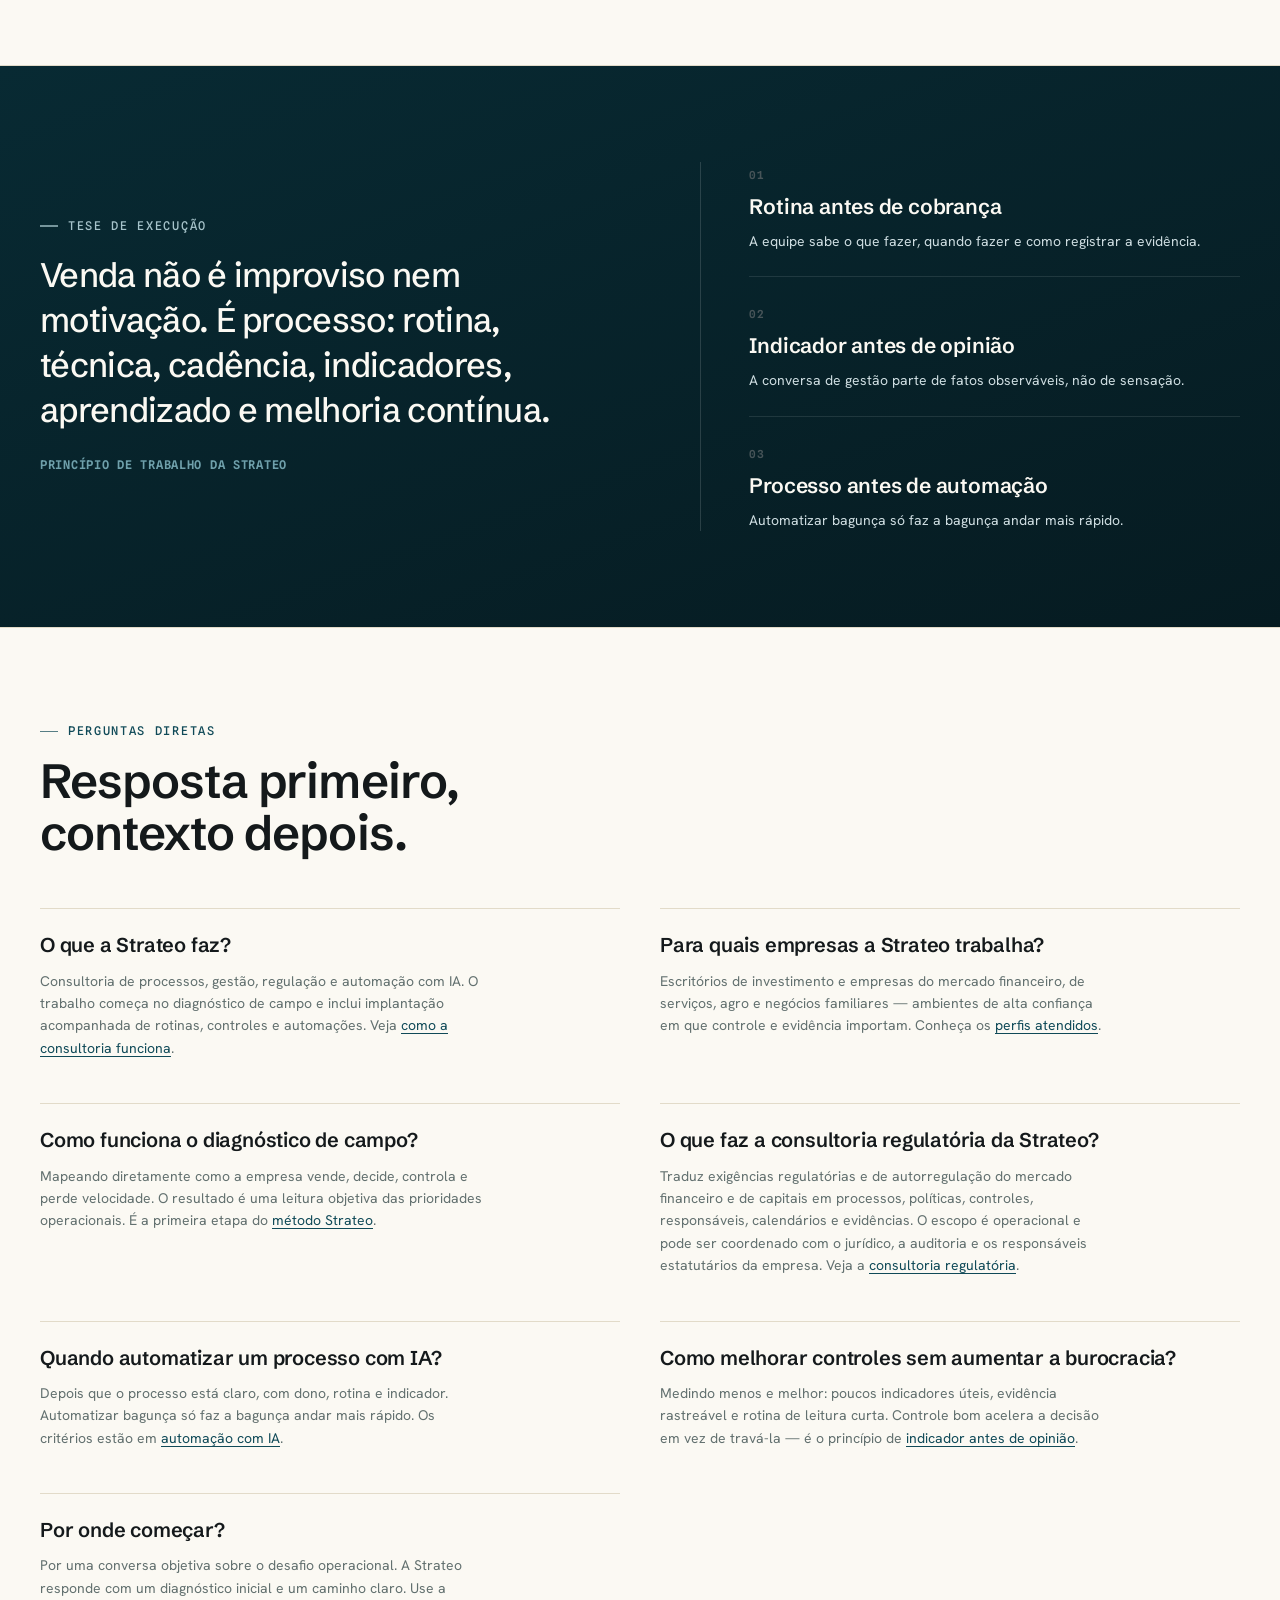
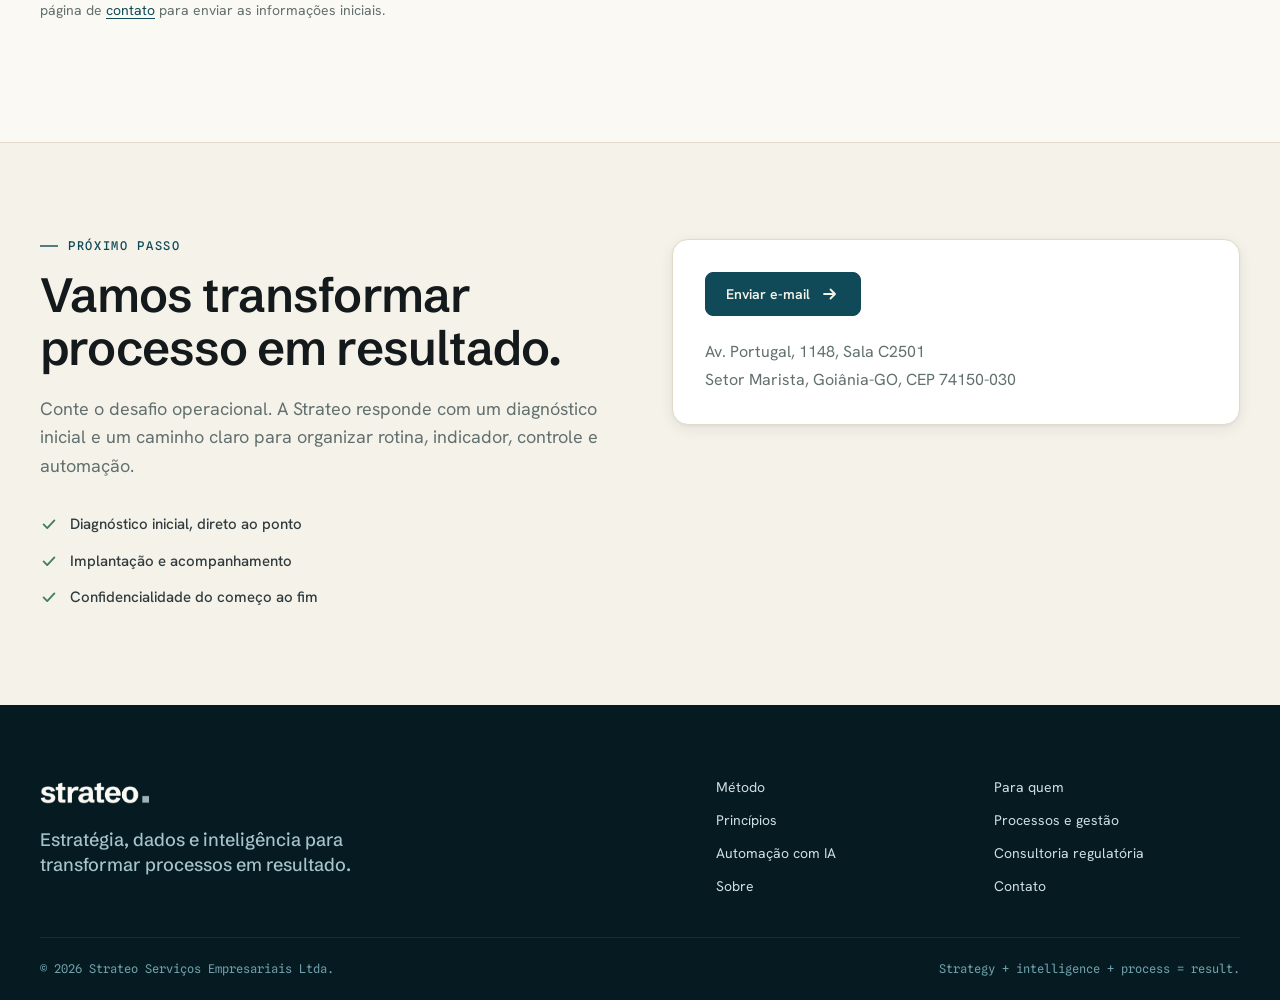
==== commit f65c24f6: "Refine site messaging and add regulatory consulting" ====
--- a/index.html
+++ b/index.html
@@ -3,10 +3,10 @@
   <head>
     <meta charset="utf-8">
     <meta name="viewport" content="width=device-width, initial-scale=1">
-    <title>Strateo | Estratégia, processos e automação com IA</title>
+    <title>Strateo | Consultoria de gestão, regulação e IA</title>
     <meta
       name="description"
-      content="Consultoria para transformar estratégia em rotinas, indicadores, controles e automações com IA para mercado financeiro, indústria, agro e negócios familiares."
+      content="Consultoria de processos, gestão, regulação e automação com IA para empresas do mercado financeiro, de serviços, agro e negócios familiares."
     >
     <meta name="robots" content="index,follow,max-image-preview:large,max-snippet:-1,max-video-preview:-1">
     <link rel="canonical" href="https://www.strateo.com.br/">
@@ -14,37 +14,87 @@
     <meta property="og:site_name" content="Strateo">
     <meta property="og:type" content="website">
     <meta property="og:url" content="https://www.strateo.com.br/">
-    <meta property="og:title" content="Strateo | Estratégia, processos e automação com IA">
-    <meta property="og:description" content="Consultoria para transformar estratégia em rotinas, indicadores, controles e automações com IA para mercado financeiro, indústria, agro e negócios familiares.">
+    <meta property="og:title" content="Strateo | Consultoria de gestão, regulação e IA">
+    <meta property="og:description" content="Consultoria de processos, gestão, regulação e automação com IA para empresas do mercado financeiro, de serviços, agro e negócios familiares.">
     <meta property="og:image" content="https://www.strateo.com.br/assets/strateo-social-card.png?v=1">
     <meta property="og:image:width" content="1200">
     <meta property="og:image:height" content="630">
     <meta property="og:image:alt" content="Strateo — Estratégia + inteligência + processo = resultado.">
     <meta name="twitter:card" content="summary_large_image">
-    <meta name="twitter:title" content="Strateo | Estratégia, processos e automação com IA">
-    <meta name="twitter:description" content="Consultoria para transformar estratégia em rotinas, indicadores, controles e automações com IA para mercado financeiro, indústria, agro e negócios familiares.">
+    <meta name="twitter:title" content="Strateo | Consultoria de gestão, regulação e IA">
+    <meta name="twitter:description" content="Consultoria de processos, gestão, regulação e automação com IA para empresas do mercado financeiro, de serviços, agro e negócios familiares.">
     <meta name="twitter:image" content="https://www.strateo.com.br/assets/strateo-social-card.png?v=1">
     <meta name="theme-color" content="#F5F2E9">
-    <link rel="icon" href="assets/strateo-favicon-v2.png?v=1" type="image/png" sizes="512x512">
-    <link rel="preload" href="assets/strateo-wordmark-v2.png?v=1" as="image" type="image/png">
+    <link rel="icon" href="assets/strateo-favicon-v3.ico?v=1" sizes="any">
+    <link rel="icon" href="assets/strateo-favicon-v3.png?v=1" type="image/png" sizes="512x512">
+    <link rel="apple-touch-icon" href="assets/strateo-social-profile-v3.png?v=1">
+    <link rel="preload" href="assets/strateo-wordmark-v2-petroleum.png?v=1" as="image" type="image/png">
     <script type="application/ld+json">
     {
       "@context": "https://schema.org",
-      "@type": "Organization",
-      "name": "Strateo",
-      "legalName": "Strateo Serviços Empresariais Ltda.",
-      "url": "https://www.strateo.com.br/",
-      "logo": "https://www.strateo.com.br/assets/strateo-wordmark-v2.png",
-      "description": "Consultoria de estratégia, processos, indicadores e automação com IA para mercado financeiro, indústria, agro, construção e negócios familiares.",
-      "email": "contato@strateo.com.br",
-      "address": {
-        "@type": "PostalAddress",
-        "streetAddress": "Av. Portugal, 1148, Sala C2501, Setor Marista",
-        "addressLocality": "Goiânia",
-        "addressRegion": "GO",
-        "postalCode": "74150-030",
-        "addressCountry": "BR"
-      }
+      "@graph": [
+        {
+          "@type": "Organization",
+          "@id": "https://www.strateo.com.br/#organization",
+          "name": "Strateo",
+          "legalName": "Strateo Serviços Empresariais Ltda.",
+          "url": "https://www.strateo.com.br/",
+          "logo": {
+            "@type": "ImageObject",
+            "url": "https://www.strateo.com.br/assets/strateo-social-profile-v3.png",
+            "width": 2048,
+            "height": 2048
+          },
+          "description": "Consultoria de processos, gestão, regulação e automação com IA para empresas do mercado financeiro, de serviços, agro e negócios familiares.",
+          "email": "contato@strateo.com.br",
+          "address": {
+            "@type": "PostalAddress",
+            "streetAddress": "Av. Portugal, 1148, Sala C2501, Setor Marista",
+            "addressLocality": "Goiânia",
+            "addressRegion": "GO",
+            "postalCode": "74150-030",
+            "addressCountry": "BR"
+          },
+          "hasOfferCatalog": {
+            "@type": "OfferCatalog",
+            "name": "Serviços de consultoria",
+            "itemListElement": [
+              {
+                "@type": "Offer",
+                "itemOffered": {
+                  "@type": "Service",
+                  "name": "Consultoria de processos e gestão",
+                  "url": "https://www.strateo.com.br/consultoria-de-processos-e-gestao/"
+                }
+              },
+              {
+                "@type": "Offer",
+                "itemOffered": {
+                  "@type": "Service",
+                  "name": "Consultoria regulatória para o mercado financeiro e de capitais",
+                  "url": "https://www.strateo.com.br/consultoria-regulatoria-mercado-financeiro/"
+                }
+              },
+              {
+                "@type": "Offer",
+                "itemOffered": {
+                  "@type": "Service",
+                  "name": "Automação com IA",
+                  "url": "https://www.strateo.com.br/automacao-com-ia/"
+                }
+              }
+            ]
+          }
+        },
+        {
+          "@type": "WebSite",
+          "@id": "https://www.strateo.com.br/#website",
+          "url": "https://www.strateo.com.br/",
+          "name": "Strateo",
+          "publisher": { "@id": "https://www.strateo.com.br/#organization" },
+          "inLanguage": "pt-BR"
+        }
+      ]
     }
     </script>
     <link rel="stylesheet" href="styles.css">
@@ -54,7 +104,7 @@
 
     <header class="site-header" data-scrolled="false" data-menu-open="false">
       <a class="brand-link" href="/" aria-label="Strateo">
-        <img src="assets/strateo-wordmark-v2.png?v=1" alt="Strateo" width="94" height="26">
+        <img src="assets/strateo-wordmark-v2-petroleum.png?v=1" alt="Strateo" width="94" height="26">
       </a>
 
       <nav id="navegacao-principal" class="site-nav" aria-label="Navegação principal">
@@ -65,7 +115,7 @@
         <a href="/contato/">Contato</a>
       </nav>
 
-      <a class="header-action" href="/#contato">Falar com a Strateo</a>
+      <a class="header-action" href="/#contato">Conversar</a>
 
       <button class="menu-toggle" type="button" aria-expanded="false" aria-controls="navegacao-principal">
         Menu
@@ -127,7 +177,7 @@
         <div class="section-shell thesis-grid reveal">
           <p class="eyebrow">Tese central</p>
           <div>
-            <h2>Planejamento que não vira rotina é só intenção bem diagramada.</h2>
+            <h2>Estratégia boa aparece na rotina.</h2>
             <p>
               O trabalho da Strateo é fechar a distância entre a decisão e a operação: organizar prioridade, cadência, evidência e automação para que a execução avance com controle.
             </p>
@@ -139,9 +189,9 @@
         <div class="section-shell">
           <div class="section-heading reveal">
             <p class="eyebrow">O que a Strateo faz</p>
-            <h2 id="services-title">Consultoria que vira operação, não relatório.</h2>
+            <h2 id="services-title">Trabalho aplicado à operação.</h2>
             <p>
-              A Strateo é uma consultoria de estratégia, processos, indicadores e automação com IA para empresas do mercado financeiro, indústria, agro, construção e negócios familiares. O diagnóstico vira rotina, indicador, controle e automação — no dia a dia da operação.
+              A Strateo é uma consultoria de processos, gestão, regulação e automação com IA para empresas do mercado financeiro, de serviços, agro e negócios familiares. Cada projeto combina diagnóstico, implantação e acompanhamento no dia a dia da operação.
             </p>
           </div>
 
@@ -149,6 +199,13 @@
             <a class="service-card reveal" href="/consultoria-de-processos-e-gestao/">
               <h3>Consultoria de processos e gestão</h3>
               <p>Organizar como a empresa vende, decide e controla: rotinas, cadência, indicadores e responsabilidade claros.</p>
+              <span class="card-link">Ver como funciona
+                <svg viewBox="0 0 20 20" aria-hidden="true"><path d="M4 10h10.5M10.5 5.5 15 10l-4.5 4.5"/></svg>
+              </span>
+            </a>
+            <a class="service-card reveal" href="/consultoria-regulatoria-mercado-financeiro/">
+              <h3>Consultoria regulatória</h3>
+              <p>Organizar exigências regulatórias e de autorregulação do mercado financeiro e de capitais em políticas, controles, responsabilidades, evidências e rotinas executáveis.</p>
               <span class="card-link">Ver como funciona
                 <svg viewBox="0 0 20 20" aria-hidden="true"><path d="M4 10h10.5M10.5 5.5 15 10l-4.5 4.5"/></svg>
               </span>
@@ -168,7 +225,7 @@
         <div class="section-shell">
           <div class="section-heading reveal">
             <p class="eyebrow">O método Strateo</p>
-            <h2 id="method-title">Estratégia que vira sistema, em quatro movimentos.</h2>
+            <h2 id="method-title">Do diagnóstico à automação, em quatro movimentos.</h2>
             <p>Primeiro o processo. Depois a automação. Sempre com rotina, indicador e responsabilidade claros.</p>
           </div>
 
@@ -177,7 +234,7 @@
               <div class="card-topline">
                 <span>01</span>
                 <svg viewBox="0 0 24 24" aria-hidden="true">
-                  <path d="M5 6h14M5 12h10M5 18h7"/>
+                  <path d="M6.5 3.5h7l4 4v13h-11zM13.5 3.5v4h4M9 12h6M9 16h5"/>
                 </svg>
               </div>
               <h3>Diagnóstico de campo</h3>
@@ -251,12 +308,12 @@
               <span>CVM · ANBIMA</span>
             </article>
             <article class="audience-card reveal">
-              <h3>Indústria, agro e construção</h3>
-              <p>Processos de decisão, gestão e operação para negócios que cresceram mais rápido que seus controles.</p>
+              <h3>Serviços e Agro</h3>
+              <p>Processos comerciais, de decisão e de gestão para empresas de serviços e do agro que precisam crescer com controle.</p>
               <a class="card-link" href="/industria-agro-construcao/">Como atuamos
                 <svg viewBox="0 0 20 20" aria-hidden="true"><path d="M4 10h10.5M10.5 5.5 15 10l-4.5 4.5"/></svg>
               </a>
-              <span>Operação real</span>
+              <span>Gestão e operação</span>
             </article>
             <article class="audience-card reveal">
               <h3>Negócios familiares</h3>
@@ -264,7 +321,7 @@
               <a class="card-link" href="/negocios-familiares/">Como atuamos
                 <svg viewBox="0 0 20 20" aria-hidden="true"><path d="M4 10h10.5M10.5 5.5 15 10l-4.5 4.5"/></svg>
               </a>
-              <span>Gestão do fundador</span>
+              <span>Legado · continuidade</span>
             </article>
           </div>
         </div>
@@ -310,15 +367,19 @@
           <div class="faq-grid reveal">
             <article class="faq-item">
               <h3>O que a Strateo faz?</h3>
-              <p>Consultoria de estratégia, processos, indicadores e automação com IA. O trabalho começa no diagnóstico de campo e termina com rotinas, controles e automações funcionando na operação — não em um relatório. Veja <a href="/consultoria-de-processos-e-gestao/">como a consultoria funciona</a>.</p>
+              <p>Consultoria de processos, gestão, regulação e automação com IA. O trabalho começa no diagnóstico de campo e inclui implantação acompanhada de rotinas, controles e automações. Veja <a href="/consultoria-de-processos-e-gestao/">como a consultoria funciona</a>.</p>
             </article>
             <article class="faq-item">
               <h3>Para quais empresas a Strateo trabalha?</h3>
-              <p>Escritórios de investimento, empresas do mercado financeiro e de capitais, indústria, agro, construção e negócios familiares — ambientes de alta confiança em que controle e evidência importam. Conheça os <a href="/#para-quem">perfis atendidos</a>.</p>
+              <p>Escritórios de investimento e empresas do mercado financeiro, de serviços, agro e negócios familiares — ambientes de alta confiança em que controle e evidência importam. Conheça os <a href="/#para-quem">perfis atendidos</a>.</p>
             </article>
             <article class="faq-item">
               <h3>Como funciona o diagnóstico de campo?</h3>
-              <p>Mapeando a operação real: como a empresa vende, decide, controla e perde velocidade. O resultado é uma leitura objetiva de prioridades, não uma apresentação genérica. É a primeira etapa do <a href="/#metodo">método Strateo</a>.</p>
+              <p>Mapeando diretamente como a empresa vende, decide, controla e perde velocidade. O resultado é uma leitura objetiva das prioridades operacionais. É a primeira etapa do <a href="/#metodo">método Strateo</a>.</p>
+            </article>
+            <article class="faq-item">
+              <h3>O que faz a consultoria regulatória da Strateo?</h3>
+              <p>Traduz exigências regulatórias e de autorregulação do mercado financeiro e de capitais em processos, políticas, controles, responsáveis, calendários e evidências. O escopo é operacional e pode ser coordenado com o jurídico, a auditoria e os responsáveis estatutários da empresa. Veja a <a href="/consultoria-regulatoria-mercado-financeiro/">consultoria regulatória</a>.</p>
             </article>
             <article class="faq-item">
               <h3>Quando automatizar um processo com IA?</h3>
@@ -330,7 +391,7 @@
             </article>
             <article class="faq-item">
               <h3>Por onde começar?</h3>
-              <p>Por uma conversa objetiva sobre o desafio operacional. A Strateo responde com um diagnóstico inicial e um caminho claro. Escreva para <a href="mailto:contato@strateo.com.br">contato@strateo.com.br</a> ou veja a página de <a href="/contato/">contato</a>.</p>
+              <p>Por uma conversa objetiva sobre o desafio operacional. A Strateo responde com um diagnóstico inicial e um caminho claro. Use a página de <a href="/contato/">contato</a> para enviar as informações iniciais.</p>
             </article>
           </div>
         </div>
@@ -351,7 +412,7 @@
               </li>
               <li>
                 <svg viewBox="0 0 20 20" aria-hidden="true"><path d="M4 10.5 8 14.5 16 6"/></svg>
-                Foco em execução, não em slides
+                Implantação e acompanhamento
               </li>
               <li>
                 <svg viewBox="0 0 20 20" aria-hidden="true"><path d="M4 10.5 8 14.5 16 6"/></svg>
@@ -367,7 +428,6 @@
                 <path d="M4 10h10.5M10.5 5.5 15 10l-4.5 4.5"/>
               </svg>
             </a>
-            <p class="contact-email"><a href="mailto:contato@strateo.com.br">contato@strateo.com.br</a></p>
             <address>
               <span>Av. Portugal, 1148, Sala C2501</span>
               <span>Setor Marista, Goiânia-GO, CEP 74150-030</span>
@@ -389,6 +449,7 @@
           <a href="/#principios">Princípios</a>
           <a href="/consultoria-de-processos-e-gestao/">Processos e gestão</a>
           <a href="/automacao-com-ia/">Automação com IA</a>
+          <a href="/consultoria-regulatoria-mercado-financeiro/">Consultoria regulatória</a>
           <a href="/sobre/">Sobre</a>
           <a href="/contato/">Contato</a>
         </nav>
--- a/styles.css
+++ b/styles.css
@@ -1,4 +1,4 @@
-@import url("https://fonts.googleapis.com/css2?family=Schibsted+Grotesk:wght@500;600&family=Hanken+Grotesk:wght@400;500;600&family=Spline+Sans+Mono:wght@400;500;600&display=swap");
+@import url("https://fonts.googleapis.com/css2?family=Schibsted+Grotesk:wght@400;500;600;700;800;900&family=Hanken+Grotesk:wght@400;500;600;700;800&family=Spline+Sans+Mono:wght@400;500;600&display=swap");
 
 :root {
   --petroleum-950: #061b21;
@@ -39,6 +39,7 @@
   --success-600: #2f6b4f;
   --success-500: #3f7d5c;
   --success-100: #dce9e1;
+  --warning-700: #6f4a10;
   --warning-600: #9a6b1e;
   --warning-500: #b5832e;
   --warning-100: #f0e4cc;
@@ -61,9 +62,13 @@
   --text-strong: var(--graphite-900);
   --text-body: var(--graphite-700);
   --text-muted: var(--graphite-500);
-  --text-subtle: var(--graphite-400);
+  --text-subtle: var(--graphite-600);
+  --text-placeholder: var(--graphite-600);
+  --text-disabled: var(--graphite-600);
   --text-on-brand: var(--cream-50);
   --text-on-inverse: var(--cream-100);
+  --text-on-inverse-muted: var(--petroleum-200);
+  --text-on-inverse-subtle: var(--petroleum-300);
   --text-brand: var(--petroleum-600);
   --border-hairline: var(--cream-300);
   --border-default: var(--cream-400);
@@ -587,7 +592,7 @@
 
 .services-grid {
   display: grid;
-  grid-template-columns: repeat(2, minmax(0, 1fr));
+  grid-template-columns: repeat(3, minmax(0, 1fr));
   gap: 22px;
 }
 
@@ -822,6 +827,141 @@
   color: var(--petroleum-100);
 }
 
+.page-hero {
+  padding: 56px 0 64px;
+  background: var(--gradient-paper);
+  border-bottom: 1px solid var(--border-hairline);
+}
+
+.breadcrumbs {
+  display: flex;
+  align-items: center;
+  gap: var(--space-2);
+  margin-bottom: var(--space-8);
+  color: var(--text-muted);
+  font-family: var(--font-mono);
+  font-size: var(--text-xs);
+}
+
+.breadcrumbs a {
+  color: var(--text-brand);
+}
+
+.page-hero h1 {
+  max-width: 20ch;
+  margin-top: var(--space-5);
+  color: var(--text-strong);
+  font-family: var(--font-display);
+  font-size: clamp(34px, 4.2vw, 52px);
+  font-weight: 600;
+  letter-spacing: var(--ls-tight);
+  line-height: 1.08;
+  text-wrap: balance;
+}
+
+.page-lead {
+  max-width: var(--measure);
+  margin-top: var(--space-5);
+  color: var(--text-body);
+  font-size: var(--text-md);
+  line-height: 1.6;
+}
+
+.page-section--bright {
+  background: var(--bg-page-bright);
+  border-top: 1px solid var(--border-hairline);
+  border-bottom: 1px solid var(--border-hairline);
+}
+
+.page-cards {
+  display: grid;
+  grid-template-columns: repeat(3, minmax(0, 1fr));
+  gap: 20px;
+}
+
+.page-cards--two {
+  grid-template-columns: repeat(2, minmax(0, 1fr));
+}
+
+.plain-card {
+  padding: 24px;
+  background: var(--surface-card);
+  border: 1px solid var(--border-hairline);
+  border-radius: var(--radius-lg);
+  box-shadow: var(--shadow-sm);
+}
+
+.plain-card h3 {
+  color: var(--text-strong);
+  font-family: var(--font-display);
+  font-size: 19px;
+  font-weight: 600;
+  letter-spacing: var(--ls-snug);
+  line-height: 1.22;
+}
+
+.plain-card p {
+  margin-top: var(--space-3);
+  color: var(--text-muted);
+  font-size: var(--text-sm);
+  line-height: 1.55;
+}
+
+.step-list {
+  display: grid;
+  gap: 0;
+  max-width: 760px;
+}
+
+.step-list article {
+  display: grid;
+  grid-template-columns: 44px minmax(0, 1fr);
+  gap: var(--space-4);
+  padding: var(--space-5) 0;
+  border-top: 1px solid var(--border-hairline);
+}
+
+.step-list span {
+  color: var(--petroleum-500);
+  font-family: var(--font-mono);
+  font-size: 13px;
+  font-weight: 600;
+  letter-spacing: 0.08em;
+}
+
+.step-list strong {
+  display: block;
+  color: var(--text-strong);
+  font-family: var(--font-display);
+  font-size: var(--text-lg);
+  font-weight: 600;
+  letter-spacing: var(--ls-snug);
+}
+
+.step-list p {
+  margin-top: var(--space-2);
+  color: var(--text-muted);
+  font-size: var(--text-sm);
+  line-height: 1.55;
+}
+
+.prose {
+  max-width: var(--measure);
+}
+
+.prose p {
+  margin-top: var(--space-4);
+  color: var(--text-body);
+  font-size: var(--text-base);
+  line-height: 1.65;
+}
+
+.prose a {
+  color: var(--text-brand);
+  text-decoration: underline;
+  text-underline-offset: 3px;
+}
+
 .faq-section {
   background: var(--bg-page-bright);
   border-top: 1px solid var(--border-hairline);
@@ -1000,8 +1140,8 @@
 }
 
 .reveal.is-pending {
-  opacity: 1;
-  transform: none;
+  opacity: 0;
+  transform: translateY(6px);
 }
 
 .reveal.is-visible {
@@ -1058,7 +1198,9 @@
   }
 
   .method-grid,
-  .audience-grid {
+  .audience-grid,
+  .services-grid,
+  .page-cards {
     grid-template-columns: repeat(2, minmax(0, 1fr));
   }
 
@@ -1172,6 +1314,8 @@
   .faq-grid,
   .method-grid,
   .audience-grid,
+  .page-cards,
+  .page-cards--two,
   .footer-inner,
   .footer-inner nav {
     grid-template-columns: 1fr;
